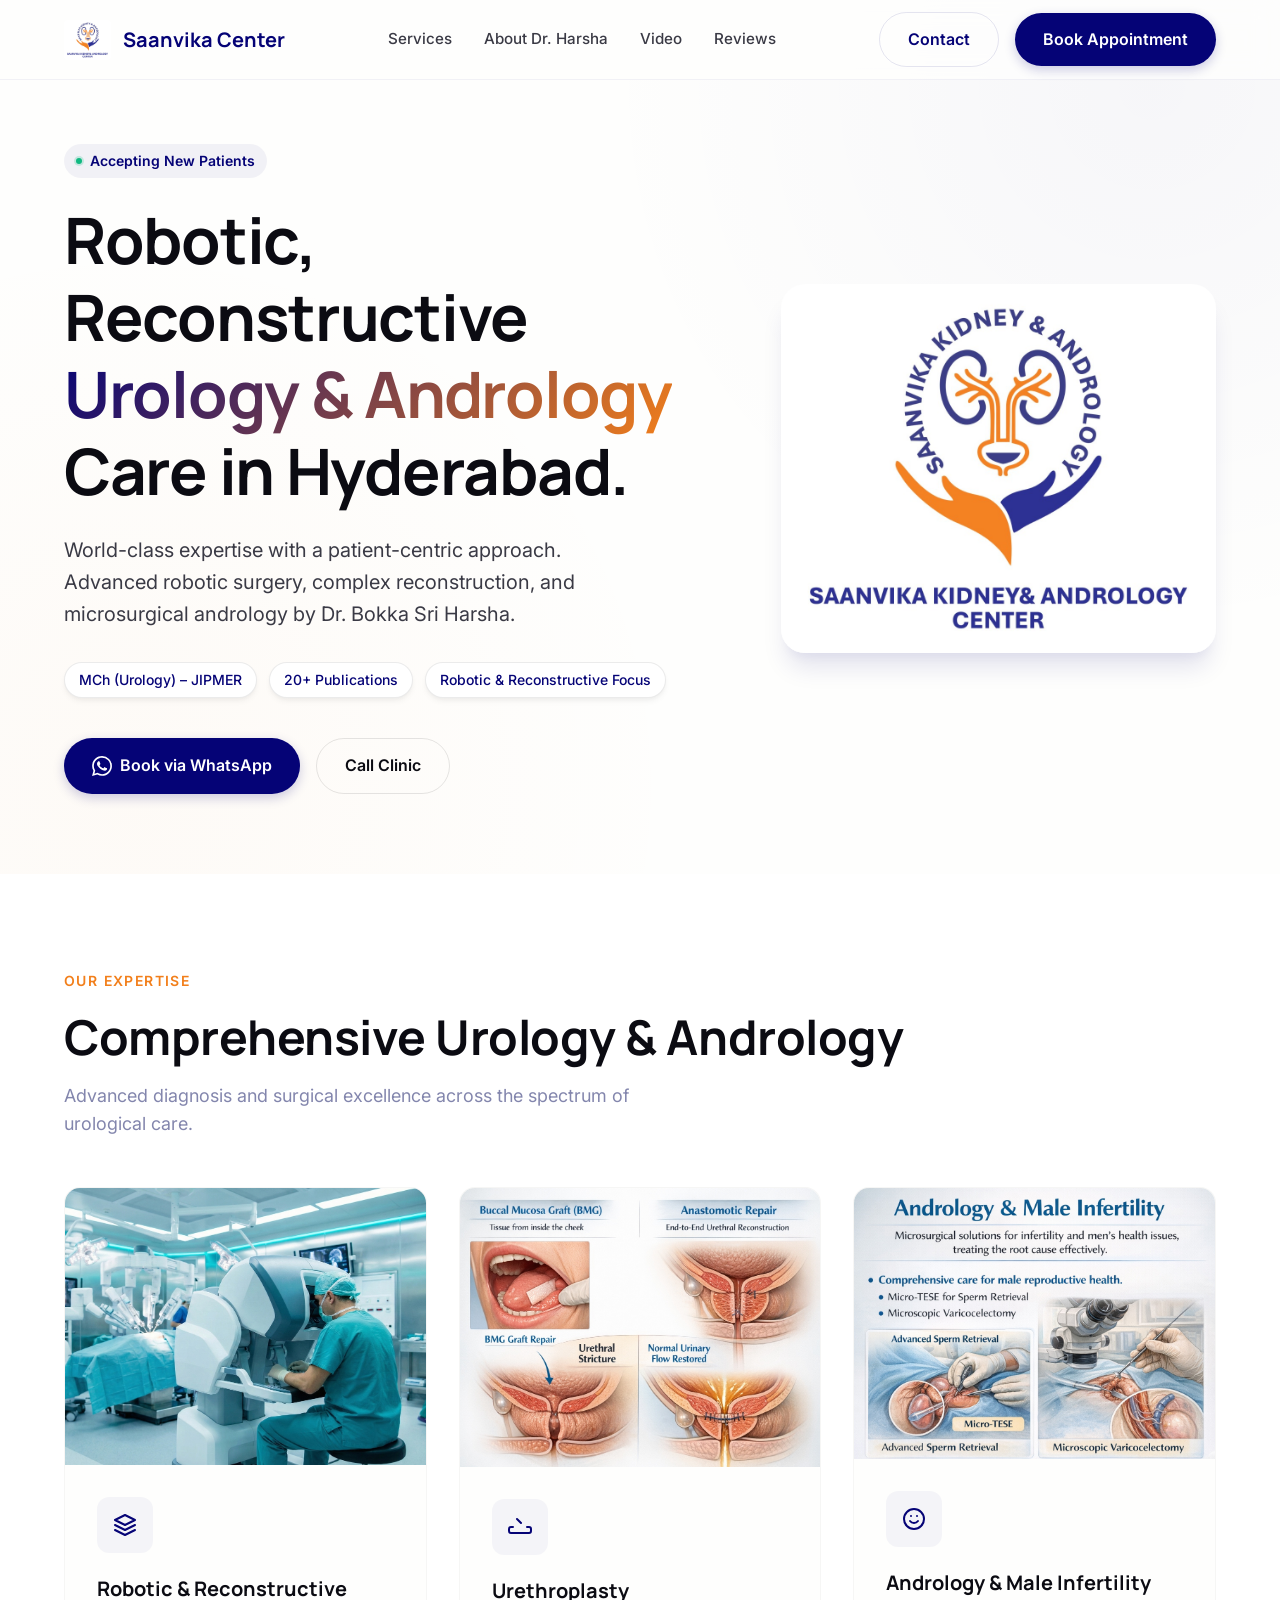
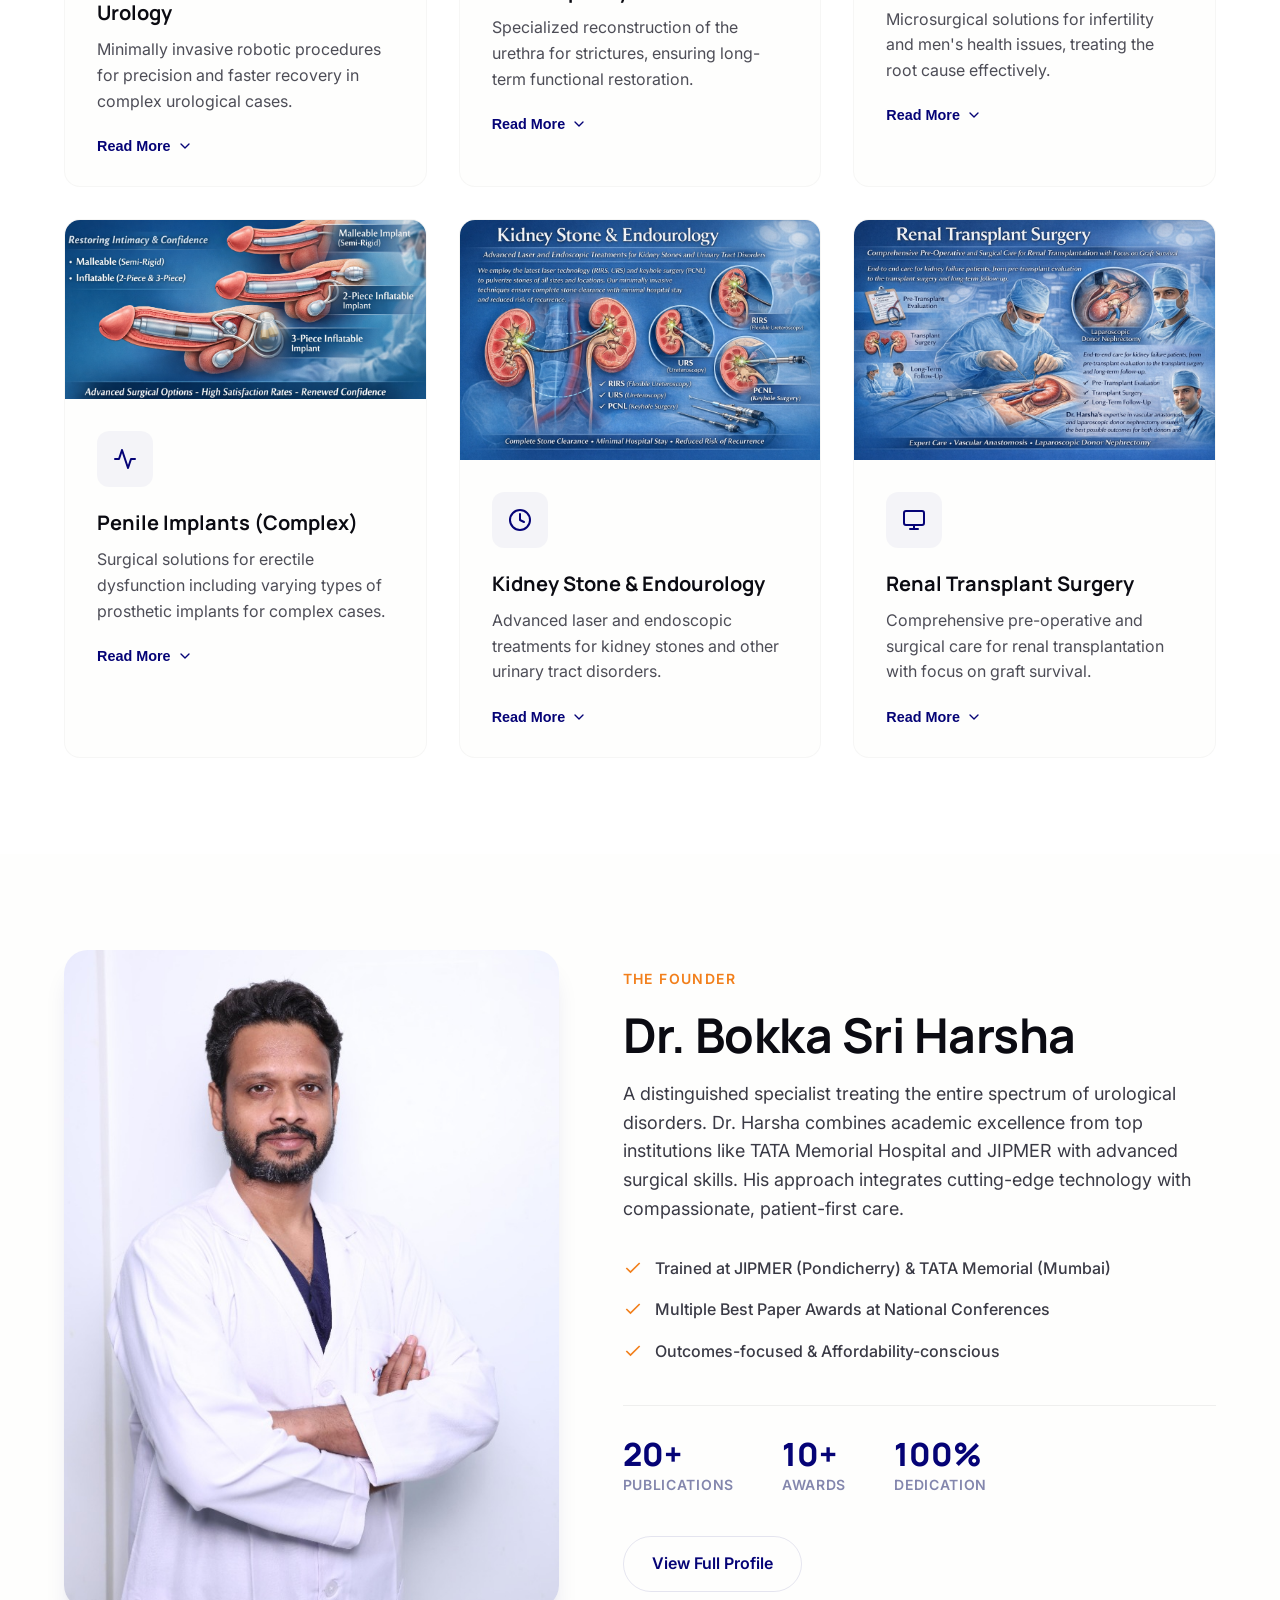
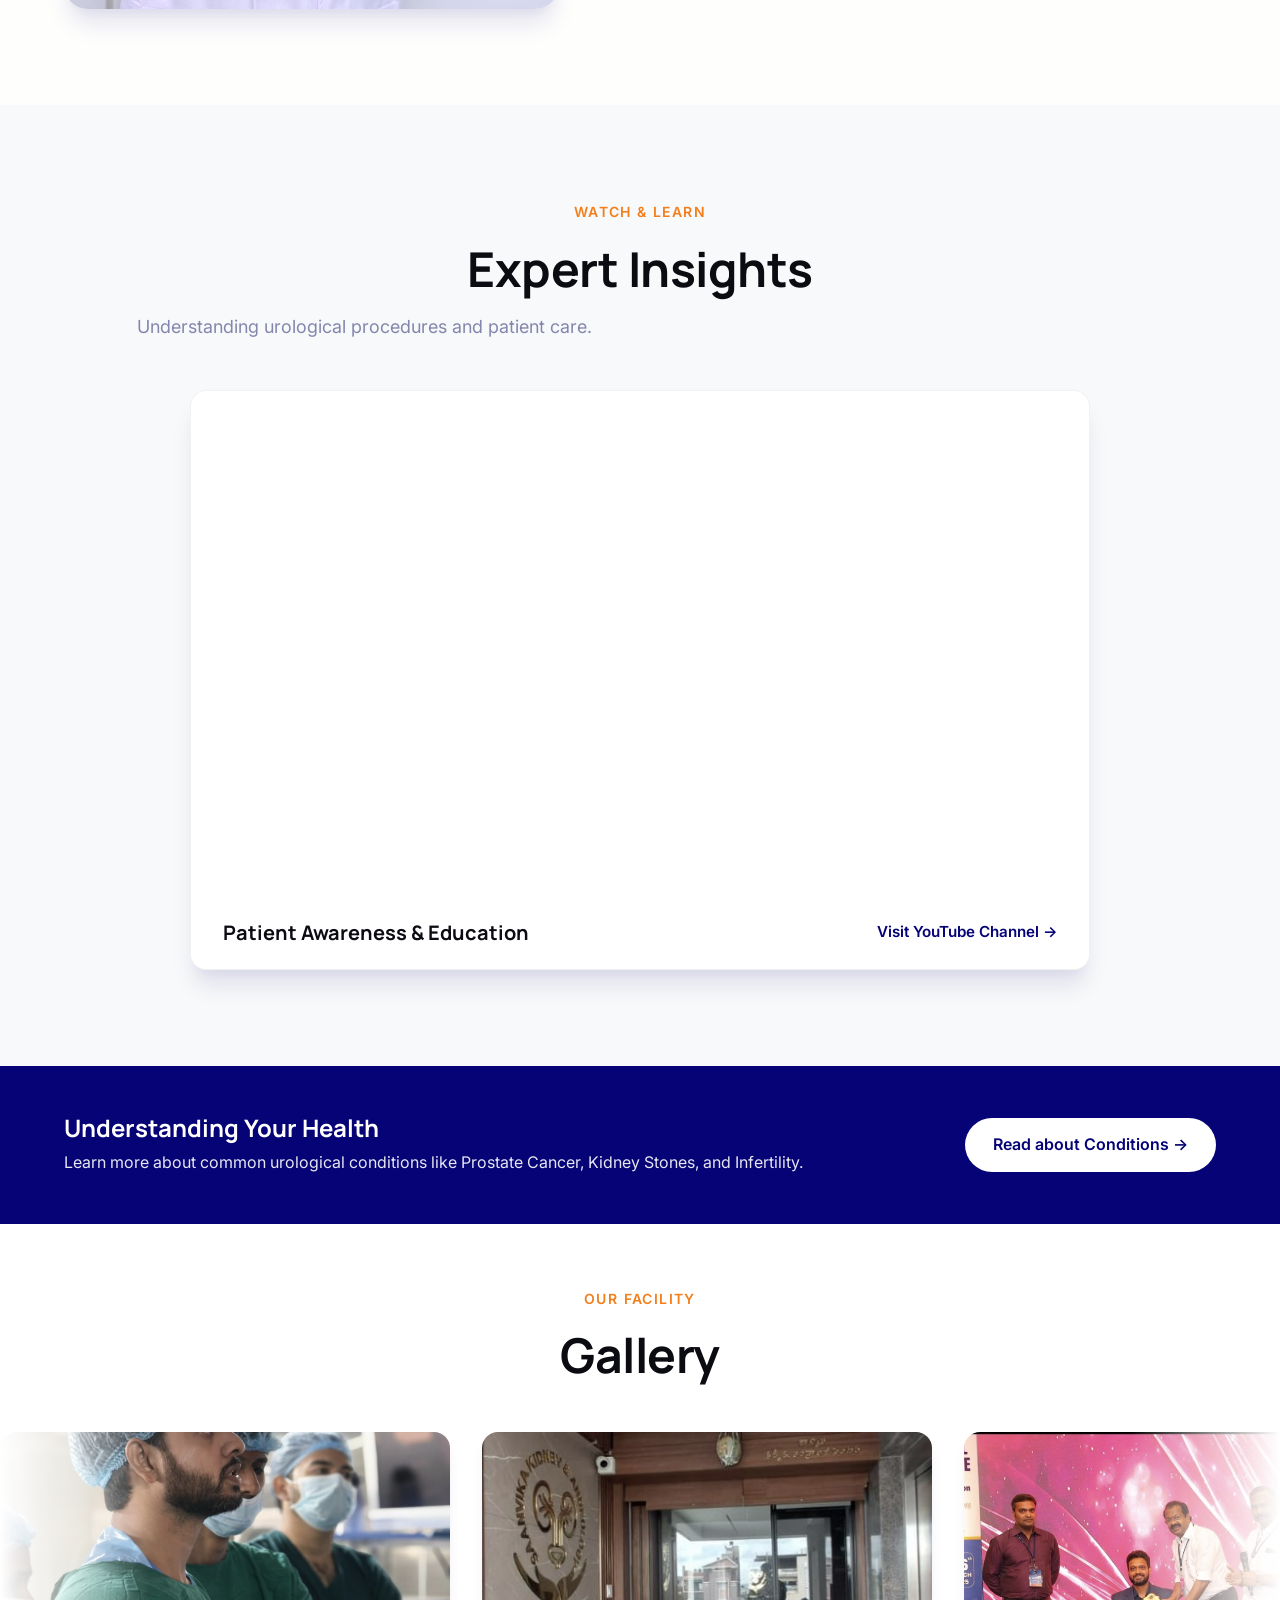
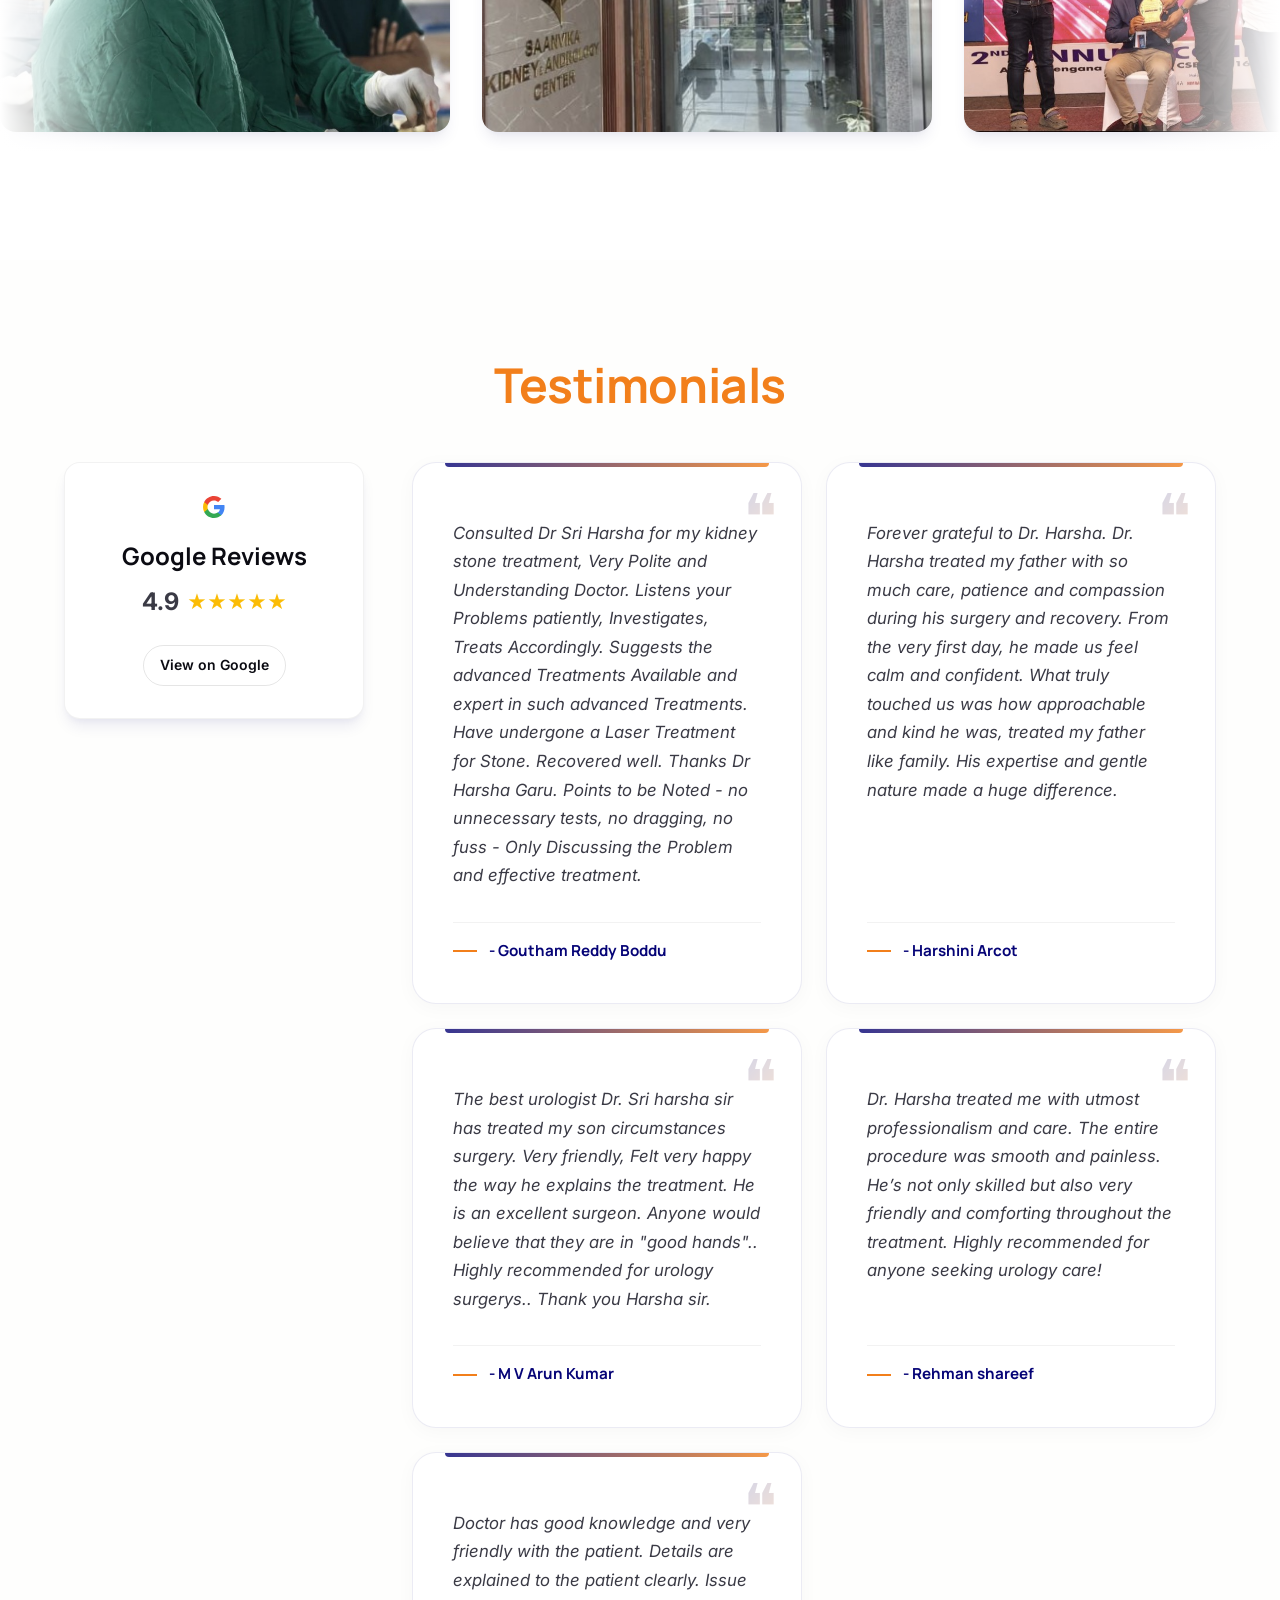
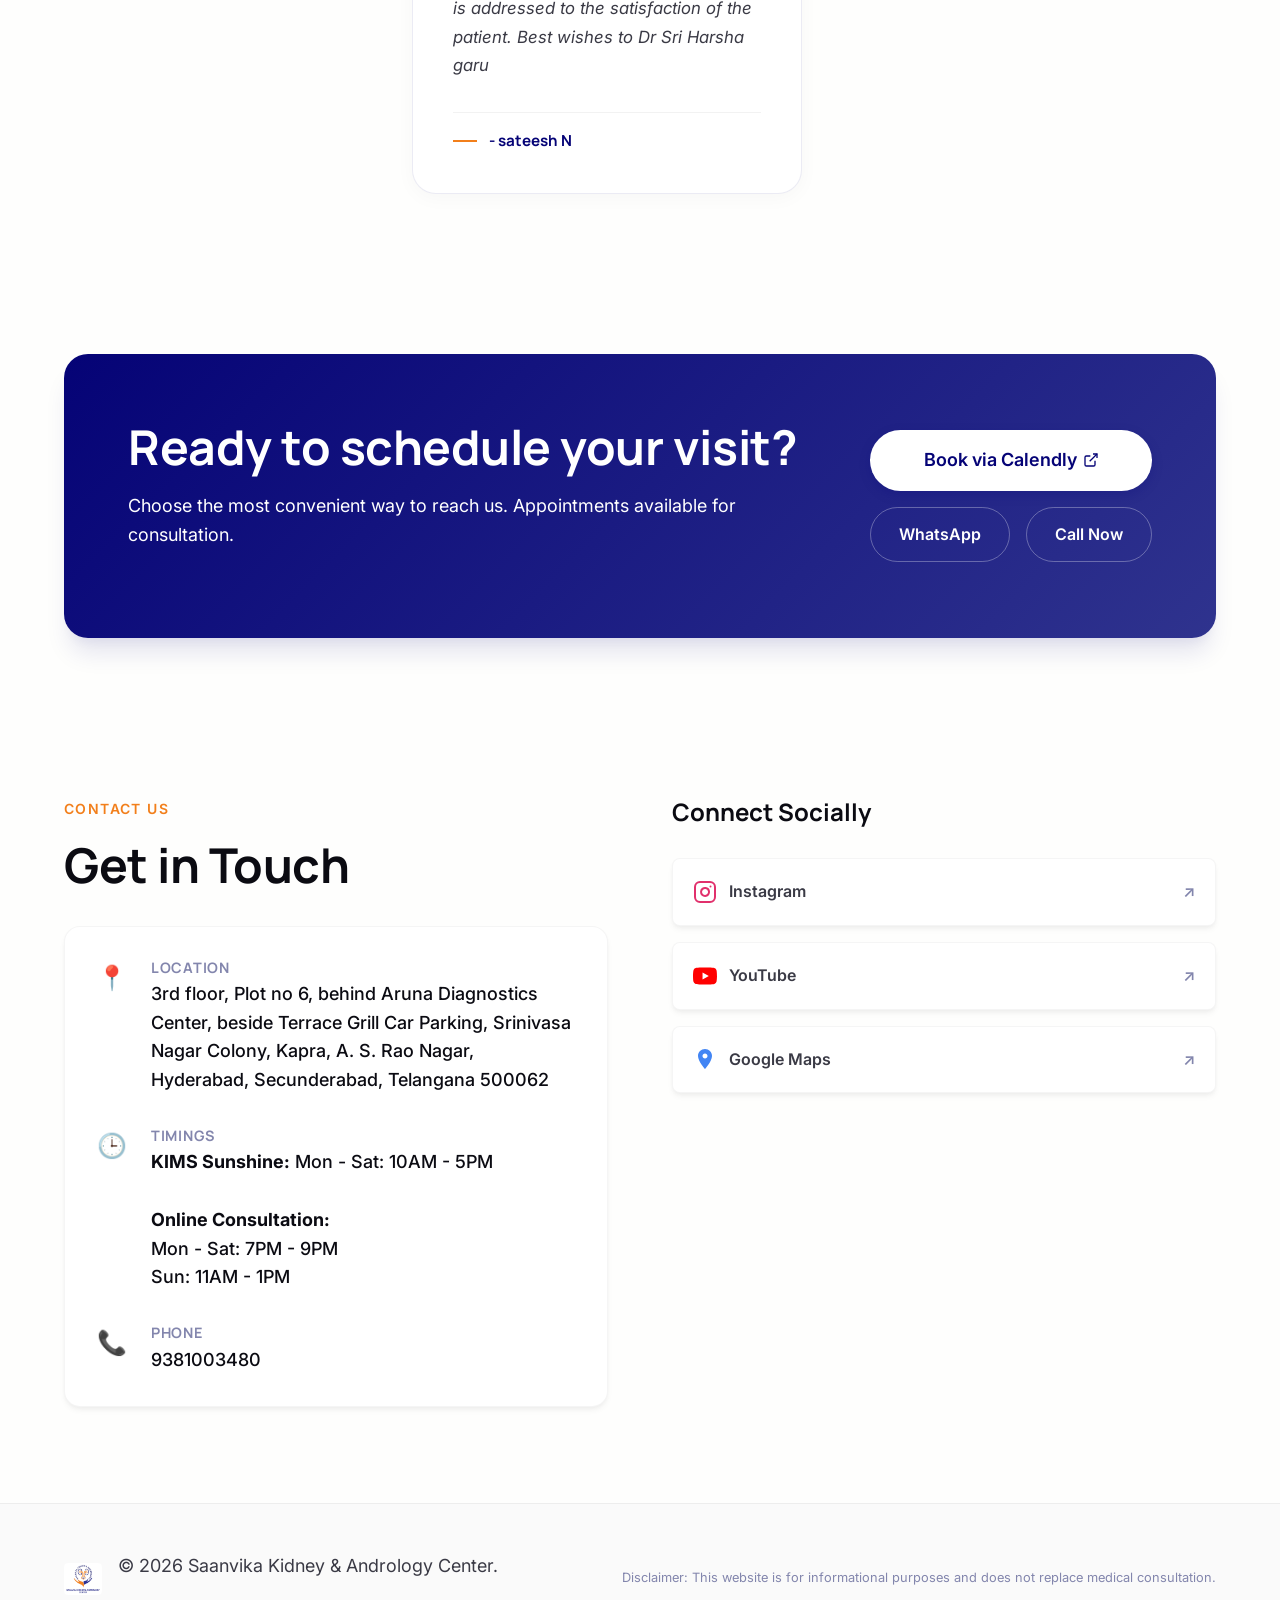
==== index.html @ d1176a3e "Update index.html" ====
<!DOCTYPE html>
<html lang="en">

<head>
    <meta charset="UTF-8">
    <meta name="viewport" content="width=device-width, initial-scale=1.0">
    <meta name="description"
        content="Saanvika Kidney & Andrology Center - Robotic, Reconstructive Urology & Andrology Care in Hyderabad using advanced techniques with patient-centric care.">
    <title>Saanvika Kidney & Andrology Center | Advanced Urology Care</title>

    <!-- Google Fonts -->
    <link rel="preconnect" href="https://fonts.googleapis.com">
    <link rel="preconnect" href="https://fonts.gstatic.com" crossorigin>
    <link
        href="https://fonts.googleapis.com/css2?family=Inter:wght@400;500;600&family=Manrope:wght@500;600;700;800&display=swap"
        rel="stylesheet">

    <!-- CSS -->
    <link rel="stylesheet" href="styles.css">

    <!-- Favicon (using logo if possible, generic fallback) -->
    <link rel="icon" type="image/jpg" href="assets/logo.jpg">
</head>

<body>

    <!-- Navigation -->
    <nav class="navbar" id="navbar">
        <div class="container nav-container">
            <a href="#" class="nav-logo" aria-label="Saanvika Kidney Center Home">
                <img src="assets/logo.jpg" alt="Saanvika Kidney & Andrology Center Logo">
                <span class="logo-text">Saanvika Center</span>
            </a>

            <div class="nav-links desktop-only">
                <a href="#services" class="nav-link">Services</a>
                <a href="#about" class="nav-link">About Dr. Harsha</a>
                <a href="#video" class="nav-link">Video</a>
                <a href="#reviews" class="nav-link">Reviews</a>
            </div>

            <div class="nav-actions desktop-only">
                <a href="#contact" class="btn btn-secondary">Contact</a>
                <a href="#booking" class="btn btn-primary" id="nav-book-btn">Book Appointment</a>
            </div>

            <button class="menu-toggle mobile-only" aria-label="Toggle menu" id="menu-toggle">
                <svg width="24" height="24" viewBox="0 0 24 24" fill="none" stroke="currentColor" stroke-width="2"
                    stroke-linecap="round" stroke-linejoin="round">
                    <line x1="3" y1="12" x2="21" y2="12"></line>
                    <line x1="3" y1="6" x2="21" y2="6"></line>
                    <line x1="3" y1="18" x2="21" y2="18"></line>
                </svg>
            </button>
        </div>

        <!-- Mobile Menu Drawer -->
        <div class="mobile-menu" id="mobile-menu">
            <div class="mobile-menu-content">
                <a href="#services" class="mobile-link">Services</a>
                <a href="#about" class="mobile-link">About Dr. Harsha</a>
                <a href="#video" class="mobile-link">Video</a>
                <a href="#reviews" class="mobile-link">Reviews</a>
                <a href="#booking" class="mobile-link highlight">Book Appointment</a>
                <a href="#contact" class="mobile-link">Contact Us</a>
            </div>
        </div>
    </nav>

    <main>
        <!-- Hero Section -->
        <section class="hero-section" id="hero">
            <div class="container hero-container">
                <div class="hero-content reveal-left">
                    <div class="trust-badge">
                        <span class="dot"></span> Accepting New Patients
                    </div>
                    <h1>Robotic, Reconstructive <span class="text-gradient">Urology & Andrology</span> Care in
                        Hyderabad.</h1>
                    <p class="hero-subtext">World-class expertise with a patient-centric approach. Advanced robotic
                        surgery, complex reconstruction, and microsurgical andrology by Dr. Bokka Sri Harsha.</p>

                    <div class="hero-chips">
                        <div class="chip">MCh (Urology) – JIPMER</div>
                        <div class="chip">20+ Publications</div>
                        <div class="chip">Robotic & Reconstructive Focus</div>
                    </div>

                    <div class="hero-actions">
                        <a href="#" class="btn btn-primary whatsapp-link-action">
                            <svg width="20" height="20" viewBox="0 0 24 24" fill="currentColor"
                                style="margin-right: 8px;">
                                <path
                                    d="M17.472 14.382c-.297-.149-1.758-.867-2.03-.967-.273-.099-.471-.148-.67.15-.197.297-.767.966-.94 1.164-.173.199-.347.223-.644.075-.297-.15-1.255-.463-2.39-1.475-.883-.788-1.48-1.761-1.653-2.059-.173-.297-.018-.458.13-.606.134-.133.298-.347.446-.52.149-.174.198-.298.298-.497.099-.198.05-.371-.025-.52-.075-.149-.669-1.612-.916-2.207-.242-.579-.487-.5-.669-.51-.173-.008-.371-.01-.57-.01-.198 0-.52.074-.792.372-.272.297-1.04 1.016-1.04 2.479 0 1.462 1.065 2.875 1.213 3.074.149.198 2.096 3.2 5.077 4.487.709.306 1.262.489 1.694.625.712.227 1.36.195 1.871.118.571-.085 1.758-.719 2.006-1.413.248-.694.248-1.289.173-1.413-.074-.124-.272-.198-.57-.347m-5.421 7.403h-.004a9.87 9.87 0 01-5.031-1.378l-.361-.214-3.741.982.998-3.648-.235-.374a9.86 9.86 0 01-1.51-5.26c.001-5.45 4.436-9.884 9.888-9.884 2.64 0 5.122 1.03 6.988 2.898a9.825 9.825 0 012.893 6.994c-.003 5.45-4.437 9.884-9.885 9.884m8.413-18.297A11.815 11.815 0 0012.05 0C5.495 0 .16 5.335.157 11.892c0 2.096.547 4.142 1.588 5.945L.057 24l6.305-1.654a11.882 11.882 0 005.683 1.448h.005c6.554 0 11.89-5.335 11.893-11.893a11.821 11.821 0 00-3.48-8.413z" />
                            </svg>
                            Book via WhatsApp
                        </a>
                        <a href="#" class="btn btn-outline call-link-action">Call Clinic</a>
                    </div>
                </div>

                <div class="hero-image reveal-right">
                    <img src="assets/logo.jpg" alt="Saanvika Kidney & Andrology Center Logo"
                        style="max-width: 450px; width: 100%; border-radius: var(--radius-lg); box-shadow: var(--shadow-lg);">
                </div>
            </div>
        </section>

        <!-- Services Section -->
        <section class="services-section" id="services">
            <div class="container">
                <div class="section-header reveal-up">
                    <span class="overline">Our Expertise</span>
                    <h2>Comprehensive Urology & Andrology</h2>
                    <p class="section-subtitle">Advanced diagnosis and surgical excellence across the spectrum of
                        urological care.</p>
                </div>

                <div class="grid-layout">
                    <!-- Service Card 1 -->
                    <div class="service-card reveal-up" style="padding: 0; overflow: hidden;">
                        <img src="assets/robotic-urology.jpg" alt="Robotic Surgery"
                            style="width: 100%; height: auto; object-fit: contain;">
                        <div style="padding: 2rem;">
                            <div class="icon-box">
                                <svg width="24" height="24" viewBox="0 0 24 24" fill="none" class="service-icon">
                                    <path d="M12 2L2 7l10 5 10-5-10-5zM2 17l10 5 10-5M2 12l10 5 10-5"
                                        stroke="currentColor" stroke-width="2" stroke-linecap="round"
                                        stroke-linejoin="round" />
                                </svg>
                            </div>
                            <h3>Robotic & Reconstructive Urology</h3>
                            <p>Minimally invasive robotic procedures for precision and faster recovery in complex
                                urological
                                cases.</p>
                            <div class="service-details">
                                <p>Utilizing state-of-the-art robotic systems, we perform complex urological surgeries
                                    with
                                    unmatched precision. This minimally invasive approach results in significantly less
                                    pain, minimal blood loss, and a quicker return to normal activities. Ideal for
                                    prostate
                                    cancer, kidney tumors, and complex reconstructive surgeries.</p>
                            </div>
                            <button class="service-toggle-btn">
                                Read More
                                <svg class="toggle-icon" width="16" height="16" viewBox="0 0 24 24" fill="none"
                                    stroke="currentColor" stroke-width="2" stroke-linecap="round"
                                    stroke-linejoin="round">
                                    <polyline points="6 9 12 15 18 9"></polyline>
                                </svg>
                            </button>
                        </div>
                    </div>

                    <!-- Service Card 2 -->
                    <div class="service-card reveal-up" style="padding: 0; overflow: hidden; transition-delay: 0.1s;">
                        <img src="assets/urethroplasty.jpg" alt="Urethroplasty Surgery"
                            style="width: 100%; height: auto; object-fit: contain;">
                        <div style="padding: 2rem;">
                            <div class="icon-box">
                                <svg width="24" height="24" viewBox="0 0 24 24" fill="none" class="service-icon">
                                    <path
                                        d="M19 12h2a2 2 0 0 1 2 2v2a2 2 0 0 1-2 2H3a2 2 0 0 1-2-2v-2a2 2 0 0 1 2-2h2m4-8l2.5 2.5L13 8"
                                        stroke="currentColor" stroke-width="2" stroke-linecap="round"
                                        stroke-linejoin="round" />
                                </svg>
                            </div>
                            <h3>Urethroplasty</h3>
                            <p>Specialized reconstruction of the urethra for strictures, ensuring long-term functional
                                restoration.</p>
                            <div class="service-details">
                                <p>We specialize in varying techniques of urethroplasty, including Buccal Mucosa Graft
                                    (BMG)
                                    and anastomotic repair. This definitive treatment for urethral stricture disease
                                    restores normal urinary flow and improves quality of life, offering superior
                                    long-term
                                    results compared to repeated endoscopic cuts.</p>
                            </div>
                            <button class="service-toggle-btn">
                                Read More
                                <svg class="toggle-icon" width="16" height="16" viewBox="0 0 24 24" fill="none"
                                    stroke="currentColor" stroke-width="2" stroke-linecap="round"
                                    stroke-linejoin="round">
                                    <polyline points="6 9 12 15 18 9"></polyline>
                                </svg>
                            </button>
                        </div>
                    </div>

                    <!-- Service Card 3 -->
                    <div class="service-card reveal-up" style="padding: 0; overflow: hidden; transition-delay: 0.2s;">
                        <img src="assets/andrology.jpg" alt="Andrology & Male Infertility"
                            style="width: 100%; height: auto; object-fit: contain;">
                        <div style="padding: 2rem;">
                            <div class="icon-box">
                                <svg width="24" height="24" viewBox="0 0 24 24" fill="none" class="service-icon">
                                    <circle cx="12" cy="12" r="10" stroke="currentColor" stroke-width="2" />
                                    <path d="M8 14s1.5 2 4 2 4-2 4-2" stroke="currentColor" stroke-width="2"
                                        stroke-linecap="round" stroke-linejoin="round" />
                                    <line x1="9" y1="9" x2="9.01" y2="9" stroke="currentColor" stroke-width="2"
                                        stroke-linecap="round" stroke-linejoin="round" />
                                    <line x1="15" y1="9" x2="15.01" y2="9" stroke="currentColor" stroke-width="2"
                                        stroke-linecap="round" stroke-linejoin="round" />
                                </svg>
                            </div>
                            <h3>Andrology & Male Infertility</h3>
                            <p>Microsurgical solutions for infertility and men's health issues, treating the root cause
                                effectively.</p>
                            <div class="service-details">
                                <p>Comprehensive care for male reproductive health. We offer advanced microsurgical
                                    procedures like Micro-TESE for sperm retrieval and microscopic varicocelectomy. Our
                                    holistic approach addresses hormonal imbalances, sexual dysfunction, and lifestyle
                                    factors to treat the root cause of infertility.</p>
                            </div>
                            <button class="service-toggle-btn">
                                Read More
                                <svg class="toggle-icon" width="16" height="16" viewBox="0 0 24 24" fill="none"
                                    stroke="currentColor" stroke-width="2" stroke-linecap="round"
                                    stroke-linejoin="round">
                                    <polyline points="6 9 12 15 18 9"></polyline>
                                </svg>
                            </button>
                        </div>
                    </div>

                    <!-- Service Card 4 -->
                    <div class="service-card reveal-up" style="padding: 0; overflow: hidden;">
                        <img src="assets/penile-implants.png" alt="Penile Implants"
                            style="width: 100%; height: auto; object-fit: contain;">
                        <div style="padding: 2rem;">
                            <div class="icon-box">
                                <svg width="24" height="24" viewBox="0 0 24 24" fill="none" class="service-icon">
                                    <path d="M22 12h-4l-3 9L9 3l-3 9H2" stroke="currentColor" stroke-width="2"
                                        stroke-linecap="round" stroke-linejoin="round" />
                                </svg>
                            </div>
                            <h3>Penile Implants (Complex)</h3>
                            <p>Surgical solutions for erectile dysfunction including varying types of prosthetic
                                implants
                                for complex cases.</p>
                            <div class="service-details">
                                <p>For patients with severe erectile dysfunction unresponsive to medication, we offer
                                    surgical implant solutions. We specialize in both malleable (semi-rigid) and
                                    inflatable
                                    (2-piece and 3-piece) penile prostheses, restoring intimacy and confidence with high
                                    satisfaction rates.</p>
                            </div>
                            <button class="service-toggle-btn">
                                Read More
                                <svg class="toggle-icon" width="16" height="16" viewBox="0 0 24 24" fill="none"
                                    stroke="currentColor" stroke-width="2" stroke-linecap="round"
                                    stroke-linejoin="round">
                                    <polyline points="6 9 12 15 18 9"></polyline>
                                </svg>
                            </button>
                        </div>
                    </div>

                    <!-- Service Card 5 -->
                    <div class="service-card reveal-up" style="padding: 0; overflow: hidden; transition-delay: 0.1s;">
                        <img src="assets/kidney-stone.jpg" alt="Kidney Stone & Endourology"
                            style="width: 100%; height: auto; object-fit: contain;">
                        <div style="padding: 2rem;">
                            <div class="icon-box">
                                <svg width="24" height="24" viewBox="0 0 24 24" fill="none" class="service-icon">
                                    <circle cx="12" cy="12" r="10" stroke="currentColor" stroke-width="2" />
                                    <path d="M12 6v6l4 2" stroke="currentColor" stroke-width="2" stroke-linecap="round"
                                        stroke-linejoin="round" />
                                </svg>
                            </div>
                            <h3>Kidney Stone & Endourology</h3>
                            <p>Advanced laser and endoscopic treatments for kidney stones and other urinary tract
                                disorders.</p>
                            <div class="service-details">
                                <p>We employ the latest laser technology (RIRS, URS) and keyhole surgery (PCNL) to
                                    pulverize
                                    stones of all sizes and locations. Our minimally invasive techniques ensure complete
                                    stone clearance with minimal hospital stay and reduced risk of recurrence.</p>
                            </div>
                            <button class="service-toggle-btn">
                                Read More
                                <svg class="toggle-icon" width="16" height="16" viewBox="0 0 24 24" fill="none"
                                    stroke="currentColor" stroke-width="2" stroke-linecap="round"
                                    stroke-linejoin="round">
                                    <polyline points="6 9 12 15 18 9"></polyline>
                                </svg>
                            </button>
                        </div>
                    </div>

                    <!-- Service Card 6 -->
                    <div class="service-card reveal-up" style="padding: 0; overflow: hidden; transition-delay: 0.2s;">
                        <img src="assets/renal-transplant.jpg" alt="Renal Transplant Surgery"
                            style="width: 100%; height: auto; object-fit: contain;">
                        <div style="padding: 2rem;">
                            <div class="icon-box">
                                <svg width="24" height="24" viewBox="0 0 24 24" fill="none" class="service-icon">
                                    <rect x="2" y="3" width="20" height="14" rx="2" ry="2" stroke="currentColor"
                                        stroke-width="2" />
                                    <line x1="8" y1="21" x2="16" y2="21" stroke="currentColor" stroke-width="2"
                                        stroke-linecap="round" stroke-linejoin="round" />
                                    <line x1="12" y1="17" x2="12" y2="21" stroke="currentColor" stroke-width="2"
                                        stroke-linecap="round" stroke-linejoin="round" />
                                </svg>
                            </div>
                            <h3>Renal Transplant Surgery</h3>
                            <p>Comprehensive pre-operative and surgical care for renal transplantation with focus on
                                graft
                                survival.</p>
                            <div class="service-details">
                                <p>End-to-end care for kidney failure patients, from pre-transplant evaluation to the
                                    transplant surgery and long-term follow-up. Dr. Harsha’s expertise in vascular
                                    anastomosis and laparoscopic donor nephrectomy ensures the best possible outcomes
                                    for
                                    both donors and recipients.</p>
                            </div>
                            <button class="service-toggle-btn">
                                Read More
                                <svg class="toggle-icon" width="16" height="16" viewBox="0 0 24 24" fill="none"
                                    stroke="currentColor" stroke-width="2" stroke-linecap="round"
                                    stroke-linejoin="round">
                                    <polyline points="6 9 12 15 18 9"></polyline>
                                </svg>
                            </button>
                        </div>
                    </div>
                </div>
            </div>
        </section>

        <!-- About Dr Section -->
        <section class="about-section" id="about">
            <div class="container about-container">
                <div class="about-image reveal-left">
                    <div class="image-wrapper">
                        <img src="assets/doctor_new.jpg" alt="Dr Bokka Sri Harsha" loading="lazy">
                        <div class="img-overlay"></div>
                    </div>
                </div>
                <div class="about-content reveal-right">
                    <span class="overline">The Founder</span>
                    <h2>Dr. Bokka Sri Harsha</h2>
                    <p class="bio-text">
                        A distinguished specialist treating the entire spectrum of urological disorders. Dr. Harsha
                        combines academic excellence from top institutions like TATA Memorial Hospital and JIPMER with
                        advanced surgical skills. His approach integrates cutting-edge technology with compassionate,
                        patient-first care.
                    </p>

                    <ul class="highlights-list">
                        <li>
                            <svg class="check-icon" width="20" height="20" viewBox="0 0 24 24" fill="none"
                                stroke="currentColor" stroke-width="2">
                                <polyline points="20 6 9 17 4 12"></polyline>
                            </svg>
                            <span>Trained at JIPMER (Pondicherry) & TATA Memorial (Mumbai)</span>
                        </li>
                        <li>
                            <svg class="check-icon" width="20" height="20" viewBox="0 0 24 24" fill="none"
                                stroke="currentColor" stroke-width="2">
                                <polyline points="20 6 9 17 4 12"></polyline>
                            </svg>
                            <span>Multiple Best Paper Awards at National Conferences</span>
                        </li>
                        <li>
                            <svg class="check-icon" width="20" height="20" viewBox="0 0 24 24" fill="none"
                                stroke="currentColor" stroke-width="2">
                                <polyline points="20 6 9 17 4 12"></polyline>
                            </svg>
                            <span>Outcomes-focused & Affordability-conscious</span>
                        </li>
                    </ul>

                    <div class="stats-row">
                        <div class="stat-item">
                            <span class="stat-num">20+</span>
                            <span class="stat-label">Publications</span>
                        </div>
                        <div class="stat-item">
                            <span class="stat-num">10+</span>
                            <span class="stat-label">Awards</span>
                        </div>
                        <div class="stat-item">
                            <span class="stat-num">100%</span>
                            <span class="stat-label">Dedication</span>
                        </div>
                    </div>
                    <div style="margin-top: 2.5rem;">
                        <a href="founder.html" class="btn btn-secondary">
                            View Full Profile
                        </a>
                    </div>
                </div>
            </div>
        </section>

        <!-- Video Section -->
        <section class="video-section" id="video">
            <div class="container">
                <div class="section-header center-text reveal-up">
                    <span class="overline">Watch & Learn</span>
                    <h2>Expert Insights</h2>
                    <p class="section-subtitle">Understanding urological procedures and patient care.</p>
                </div>

                <div class="video-card reveal-up">
                    <div class="video-wrapper">
                        <iframe width="560" height="315"
                            src="https://www.youtube.com/embed/qMkQhU4mYbQ?si=OvD_4awZYw4WNikL"
                            title="YouTube video player" frameborder="0"
                            allow="accelerometer; autoplay; clipboard-write; encrypted-media; gyroscope; picture-in-picture; web-share"
                            referrerpolicy="strict-origin-when-cross-origin" allowfullscreen loading="lazy"></iframe>
                    </div>
                    <div class="video-info">
                        <h3>Patient Awareness & Education</h3>
                        <a href="https://youtube.com/@saanvikakidneyandrologycare?si=dLr066crHcfRao8a" target="_blank"
                            class="text-link">Visit YouTube Channel &rarr;</a>
                    </div>
                </div>
            </div>
        </section>

        <!-- Learn More Banner -->
        <section class="banner-section" style="padding: 3rem 0; background: var(--color-primary); color: #fff;">
            <div class="container"
                style="display: flex; justify-content: space-between; align-items: center; flex-wrap: wrap; gap: 1.5rem;">
                <div>
                    <h3 style="margin: 0; font-size: 1.5rem; color: #fff;">Understanding Your Health</h3>
                    <p style="margin: 0.5rem 0 0 0; opacity: 0.9; font-size: 1rem;">Learn more about common urological
                        conditions like Prostate Cancer, Kidney Stones, and Infertility.</p>
                </div>
                <a href="conditions.html" class="btn" style="background: #fff; color: var(--color-primary);">Read about
                    Conditions &rarr;</a>
            </div>
        </section>

        <!-- Gallery Section -->
        <section class="gallery-section" id="gallery">
            <div class="container section-header center-text reveal-up">
                <span class="overline">Our Facility</span>
                <h2>Gallery</h2>
            </div>

            <div class="gallery-track-container">
                <div class="gallery-track">
                    <!-- Original Set -->
                    <div class="gallery-item" data-index="0">
                        <img src="assets/gallery-1.jpg" alt="Clinic Gallery 1" loading="lazy">
                    </div>
                    <div class="gallery-item" data-index="1">
                        <img src="assets/gallery-2.jpg" alt="Clinic Gallery 2" loading="lazy">
                    </div>
                    <div class="gallery-item" data-index="2">
                        <img src="assets/gallery-3.jpg" alt="Clinic Gallery 3" loading="lazy">
                    </div>
                    <div class="gallery-item" data-index="3">
                        <img src="assets/gallery-4.jpg" alt="Clinic Gallery 4" loading="lazy">
                    </div>
                    <div class="gallery-item" data-index="4">
                        <img src="assets/gallery-5.jpg" alt="Clinic Gallery 5" loading="lazy">
                    </div>

                    <!-- Duplicate Set for Seamless Loop -->
                    <div class="gallery-item" data-index="0">
                        <img src="assets/gallery-1.jpg" alt="Clinic Gallery 1" loading="lazy">
                    </div>
                    <div class="gallery-item" data-index="1">
                        <img src="assets/gallery-2.jpg" alt="Clinic Gallery 2" loading="lazy">
                    </div>
                    <div class="gallery-item" data-index="2">
                        <img src="assets/gallery-3.jpg" alt="Clinic Gallery 3" loading="lazy">
                    </div>
                    <div class="gallery-item" data-index="3">
                        <img src="assets/gallery-4.jpg" alt="Clinic Gallery 4" loading="lazy">
                    </div>
                    <div class="gallery-item" data-index="4">
                        <img src="assets/gallery-5.jpg" alt="Clinic Gallery 5" loading="lazy">
                    </div>
                </div>
            </div>
        </section>

        <!-- Lightbox Overlay -->
        <div class="lightbox" id="lightbox">
            <button class="lightbox-close">&times;</button>
            <button class="lightbox-nav lightbox-prev">&#10094;</button>
            <img src="" alt="Full View" class="lightbox-content" id="lightbox-img">
            <button class="lightbox-nav lightbox-next">&#10095;</button>
        </div>

        <!-- Reviews Section -->
        <section class="reviews-section" id="reviews">
            <div class="container">
                <div class="section-header center-text reveal-up">
                    <h2 style="margin-bottom: 3rem; color: var(--color-accent);">Testimonials</h2>
                </div>
                <div class="reviews-wrapper reveal-up">
                    <div class="google-badge">
                        <div class="g-logo">
                            <svg viewBox="0 0 24 24" width="24" height="24">
                                <path
                                    d="M22.56 12.25c0-.78-.07-1.53-.2-2.25H12v4.26h5.92c-.26 1.37-1.04 2.53-2.21 3.31v2.77h3.57c2.08-1.92 3.28-4.74 3.28-8.09z"
                                    fill="#4285F4" />
                                <path
                                    d="M12 23c2.97 0 5.46-.98 7.28-2.66l-3.57-2.77c-.98.66-2.23 1.06-3.71 1.06-2.86 0-5.29-1.93-6.16-4.53H2.18v2.84C3.99 20.53 7.7 23 12 23z"
                                    fill="#34A853" />
                                <path
                                    d="M5.84 14.09c-.22-.66-.35-1.36-.35-2.09s.13-1.43.35-2.09V7.07H2.18C1.43 8.55 1 10.22 1 12s.43 3.45 1.18 4.93l2.85-2.22.81-.62z"
                                    fill="#FBBC05" />
                                <path
                                    d="M12 5.38c1.62 0 3.06.56 4.21 1.64l3.15-3.15C17.45 2.09 14.97 1 12 1 7.7 1 3.99 3.47 2.18 7.07l3.66 2.84c.87-2.6 3.3-4.53 6.16-4.53z"
                                    fill="#EA4335" />
                            </svg>
                        </div>
                        <h3>Google Reviews</h3>
                        <p class="rating-text">4.9 <span class="stars">★★★★★</span></p>
                        <a href="#" class="btn btn-sm btn-outline google-review-link">View on Google</a>
                    </div>
                    <!-- Testimonial placeholder - To be filled by JS if needed, but hardcoded here for layout -->
                    <div class="testimonials-grid">
                        <div class="testimonial-card">
                            <div class="quote-icon">❝</div>
                            <p class="t-text">Consulted Dr Sri Harsha for my kidney stone treatment, Very Polite and
                                Understanding Doctor. Listens your Problems patiently, Investigates, Treats Accordingly.
                                Suggests the advanced Treatments Available and expert in such advanced Treatments. Have
                                undergone a Laser Treatment for Stone. Recovered well. Thanks Dr Harsha Garu. Points to
                                be Noted - no unnecessary tests, no dragging, no fuss - Only Discussing the Problem and
                                effective treatment.</p>
                            <span class="t-author">- Goutham Reddy Boddu</span>
                        </div>
                        <div class="testimonial-card">
                            <div class="quote-icon">❝</div>
                            <p class="t-text">Forever grateful to Dr. Harsha. Dr. Harsha treated my father with so much
                                care, patience and compassion during his surgery and recovery. From the very first day,
                                he made us feel calm and confident. What truly touched us was how approachable and kind
                                he was, treated my father like family. His expertise and gentle nature made a huge
                                difference.</p>
                            <span class="t-author">- Harshini Arcot</span>
                        </div>
                        <div class="testimonial-card">
                            <div class="quote-icon">❝</div>
                            <p class="t-text">The best urologist Dr. Sri harsha sir has treated my son circumstances
                                surgery. Very friendly, Felt very happy the way he explains the treatment. He is an
                                excellent surgeon. Anyone would believe that they are in "good hands".. Highly
                                recommended for urology surgerys.. Thank you Harsha sir.</p>
                            <span class="t-author">- M V Arun Kumar</span>
                        </div>
                        <div class="testimonial-card">
                            <div class="quote-icon">❝</div>
                            <p class="t-text">Dr. Harsha treated me with utmost professionalism and care. The entire
                                procedure was smooth and painless. He’s not only skilled but also very friendly and
                                comforting throughout the treatment. Highly recommended for anyone seeking urology care!
                            </p>
                            <span class="t-author">- Rehman shareef</span>
                        </div>
                        <div class="testimonial-card">
                            <div class="quote-icon">❝</div>
                            <p class="t-text">Doctor has good knowledge and very friendly with the patient. Details are
                                explained to the patient clearly. Issue is addressed to the satisfaction of the patient.
                                Best wishes to Dr Sri Harsha garu</p>
                            <span class="t-author">- sateesh N</span>
                        </div>
                    </div>
                </div>
            </div>
        </section>

        <!-- Book Appointment Section -->
        <section class="booking-section" id="booking">
            <div class="container">
                <div class="booking-card reveal-up">
                    <div class="booking-text">
                        <h2>Ready to schedule your visit?</h2>
                        <p>Choose the most convenient way to reach us. Appointments available for consultation.</p>
                    </div>
                    <div class="booking-actions">
                        <a href="#" class="btn btn-primary btn-large calendly-link-action" target="_blank">
                            Book via Calendly
                            <svg width="16" height="16" viewBox="0 0 24 24" fill="none" stroke="currentColor"
                                stroke-width="2" style="margin-left: 6px;">
                                <path d="M18 13v6a2 2 0 0 1-2 2H5a2 2 0 0 1-2-2V8a2 2 0 0 1 2-2h6"></path>
                                <polyline points="15 3 21 3 21 9"></polyline>
                                <line x1="10" y1="14" x2="21" y2="3"></line>
                            </svg>
                        </a>
                        <div class="secondary-actions">
                            <a href="#" class="btn btn-outline whatsapp-link-action">WhatsApp</a>
                            <a href="#" class="btn btn-outline call-link-action">Call Now</a>
                        </div>
                    </div>
                </div>
            </div>
        </section>

        <!-- Contact Section -->
        <section class="contact-section" id="contact">
            <div class="container contact-container">
                <div class="contact-info reveal-left">
                    <span class="overline">Contact Us</span>
                    <h2>Get in Touch</h2>
                    <div class="contact-card">
                        <div class="c-item">
                            <span class="c-icon">📍</span>
                            <div>
                                <h4>Location</h4>
                                <p id="address-placeholder">3rd floor, Plot no 6, behind Aruna Diagnostics Center,
                                    beside Terrace Grill Car Parking, Srinivasa Nagar Colony, Kapra, A. S. Rao Nagar,
                                    Hyderabad, Secunderabad, Telangana 500062</p>
                            </div>
                        </div>
                        <div class="c-item">
                            <span class="c-icon">🕒</span>
                            <div>
                                <h4>Timings</h4>
                                <p id="timings-placeholder">Mon - Sat: 10:00 AM - 8:00 PM<br>Sunday by Appointment</p>
                            </div>
                        </div>
                        <div class="c-item">
                            <span class="c-icon">📞</span>
                            <div>
                                <h4>Phone</h4>
                                <p><a href="#" class="call-link-text call-link-action">9381003480</a></p>
                            </div>
                        </div>
                    </div>
                </div>

                <div class="contact-links reveal-right">
                    <h3>Connect Socially</h3>
                    <div class="social-grid">
                        <a href="https://www.instagram.com/saanvikakidneyandrology?igsh=dHA2ZDIwaHduY2s4"
                            target="_blank" class="social-card">
                            <div style="display: flex; align-items: center; gap: 12px;">
                                <svg width="24" height="24" viewBox="0 0 24 24" fill="none" stroke="currentColor"
                                    stroke-width="2" stroke-linecap="round" stroke-linejoin="round"
                                    style="color: #E1306C;">
                                    <rect x="2" y="2" width="20" height="20" rx="5" ry="5"></rect>
                                    <path d="M16 11.37A4 4 0 1 1 12.63 8 4 4 0 0 1 16 11.37z"></path>
                                    <line x1="17.5" y1="6.5" x2="17.51" y2="6.5"></line>
                                </svg>
                                <span class="s-name">Instagram</span>
                            </div>
                            <span class="s-arrow">↗</span>
                        </a>
                        <a href="https://youtube.com/@saanvikakidneyandrologycare?si=dLr066crHcfRao8a" target="_blank"
                            class="social-card">
                            <div style="display: flex; align-items: center; gap: 12px;">
                                <svg width="24" height="24" viewBox="0 0 24 24" fill="currentColor"
                                    style="color: #FF0000;">
                                    <path
                                        d="M23.498 6.186a3.016 3.016 0 0 0-2.122-2.136C19.505 3.545 12 3.545 12 3.545s-7.505 0-9.377.505A3.017 3.017 0 0 0 .502 6.186C0 8.07 0 12 0 12s0 3.93.502 5.814a3.016 3.016 0 0 0 2.122 2.136c1.871.505 9.376.505 9.376.505s7.505 0 9.377-.505a3.015 3.015 0 0 0 2.122-2.136C24 15.93 24 12 24 12s0-3.93-.502-5.814zM9.545 15.568V8.432L15.818 12l-6.273 3.568z" />
                                </svg>
                                <span class="s-name">YouTube</span>
                            </div>
                            <span class="s-arrow">↗</span>
                        </a>
                        <a href="https://share.google/fxdYJq24gYx4m7pKx" target="_blank" class="social-card">
                            <div style="display: flex; align-items: center; gap: 12px;">
                                <svg width="24" height="24" viewBox="0 0 24 24" fill="currentColor"
                                    style="color: #4285F4;">
                                    <path
                                        d="M12 2C8.13 2 5 5.13 5 9c0 5.25 7 13 7 13s7-7.75 7-13c0-3.87-3.13-7-7-7zm0 9.5c-1.38 0-2.5-1.12-2.5-2.5s1.12-2.5 2.5-2.5 2.5 1.12 2.5 2.5-1.12 2.5-2.5 2.5z">
                                    </path>
                                </svg>
                                <span class="s-name">Google Maps</span>
                            </div>
                            <span class="s-arrow">↗</span>
                        </a>
                    </div>
                </div>
            </div>
        </section>
    </main>

    <!-- Footer -->
    <footer>
        <div class="container footer-container">
            <div class="footer-left">
                <img src="assets/logo.jpg" alt="Logo" class="footer-logo">
                <p>&copy; <span id="year"></span> Saanvika Kidney & Andrology Center.</p>
            </div>
            <div class="footer-right">
                <p class="disclaimer">Disclaimer: This website is for informational purposes and does not replace
                    medical consultation.</p>
            </div>
        </div>
    </footer>

    <script src="script.js"></script>
</body>

</html>
---- styles.css ----
/* 
   Saanvika Kidney & Andrology Center 
   Premium Medical Design System 
*/

:root {
    /* Color System */
    --color-primary: #050376;
    --color-primary-light: #2F338E;
    --color-accent: #F27F1B;
    --color-slate: #8386AD;
    --color-neutral: #DBCBC4;
    --color-bg: #FEFEFD;
    --color-text-dark: #0B0B12;
    --color-text-body: #3A3A45;
    --color-text-light: #F5F6FA;
    --color-surface: #FFFFFF;

    /* Spacing & Layout */
    --container-width: 1200px;
    --container-padding: 24px;
    --header-height: 80px;

    /* Effects */
    --shadow-sm: 0 4px 6px -1px rgba(0, 0, 0, 0.05), 0 2px 4px -1px rgba(0, 0, 0, 0.03);
    --shadow-md: 0 10px 15px -3px rgba(5, 3, 118, 0.08), 0 4px 6px -2px rgba(5, 3, 118, 0.04);
    --shadow-lg: 0 20px 25px -5px rgba(5, 3, 118, 0.1), 0 10px 10px -5px rgba(5, 3, 118, 0.04);
    --radius-sm: 8px;
    --radius-md: 16px;
    --radius-lg: 24px;
    --radius-full: 9999px;

    /* Transitions */
    --transition-fast: 0.2s cubic-bezier(0.4, 0, 0.2, 1);
    --transition-smooth: 0.4s cubic-bezier(0.2, 0.8, 0.2, 1);
}

/* Base & Reset */
*,
*::before,
*::after {
    margin: 0;
    padding: 0;
    box-sizing: border-box;
}

html {
    scroll-behavior: smooth;
    -webkit-font-smoothing: antialiased;
}

body {
    font-family: 'Inter', sans-serif;
    background-color: var(--color-bg);
    color: var(--color-text-body);
    line-height: 1.6;
    overflow-x: hidden;
}

h1,
h2,
h3,
h4,
h5,
h6 {
    font-family: 'Manrope', sans-serif;
    color: var(--color-text-dark);
    line-height: 1.2;
    font-weight: 700;
}

a {
    text-decoration: none;
    color: inherit;
    transition: var(--transition-fast);
}

ul {
    list-style: none;
}

img,
video,
iframe {
    max-width: 100%;
    display: block;
}

/* Utilities */
.container {
    max-width: var(--container-width);
    margin: 0 auto;
    padding: 0 var(--container-padding);
}

.text-gradient {
    background: linear-gradient(135deg, var(--color-primary), var(--color-accent));
    -webkit-background-clip: text;
    background-clip: text;
    -webkit-text-fill-color: transparent;
    color: transparent;
}

.overline {
    display: block;
    text-transform: uppercase;
    font-size: 0.875rem;
    letter-spacing: 0.1em;
    font-weight: 600;
    color: var(--color-accent);
    margin-bottom: 1rem;
}

.center-text {
    text-align: center;
}

/* Typography */
h1 {
    font-size: clamp(2.5rem, 5vw, 4rem);
    margin-bottom: 1.5rem;
    letter-spacing: -0.02em;
}

h2 {
    font-size: clamp(2rem, 4vw, 3rem);
    margin-bottom: 1rem;
    letter-spacing: -0.01em;
}

h3 {
    font-size: 1.5rem;
    margin-bottom: 0.75rem;
}

p {
    margin-bottom: 1.5rem;
    font-size: 1.125rem;
}

/* Buttons */
.btn {
    display: inline-flex;
    align-items: center;
    justify-content: center;
    padding: 0.875rem 1.75rem;
    font-weight: 600;
    border-radius: var(--radius-full);
    font-size: 1rem;
    cursor: pointer;
    transition: all var(--transition-fast);
    border: none;
}

.btn-sm {
    padding: 0.5rem 1rem;
    font-size: 0.875rem;
}

.btn-primary {
    background-color: var(--color-primary);
    color: #fff;
    box-shadow: 0 4px 12px rgba(5, 3, 118, 0.2);
}

.btn-primary:hover {
    background-color: var(--color-primary-light);
    transform: translateY(-2px);
    box-shadow: 0 8px 16px rgba(5, 3, 118, 0.3);
}

.btn-secondary {
    background-color: transparent;
    color: var(--color-primary);
    border: 1px solid rgba(5, 3, 118, 0.1);
}

.btn-secondary:hover {
    background-color: rgba(5, 3, 118, 0.05);
}

.btn-outline {
    background-color: transparent;
    color: var(--color-text-dark);
    border: 1px solid rgba(0, 0, 0, 0.1);
}

.btn-outline:hover {
    border-color: var(--color-primary);
    color: var(--color-primary);
}

/* Navigation - Glassmorphism */
.navbar {
    position: fixed;
    top: 0;
    left: 0;
    width: 100%;
    height: var(--header-height);
    background: rgba(254, 254, 253, 0.85);
    /* Off-white with opacity */
    backdrop-filter: blur(12px);
    -webkit-backdrop-filter: blur(12px);
    z-index: 1000;
    display: flex;
    align-items: center;
    border-bottom: 1px solid rgba(5, 3, 118, 0.05);
    transition: all 0.3s ease;
}

.navbar.scrolled {
    height: 70px;
    background: rgba(254, 254, 253, 0.95);
    box-shadow: 0 4px 20px rgba(0, 0, 0, 0.05);
}

.nav-container {
    display: flex;
    justify-content: space-between;
    align-items: center;
    width: 100%;
}

.nav-logo {
    display: flex;
    align-items: center;
    gap: 12px;
    font-weight: 700;
    font-family: 'Manrope', sans-serif;
    font-size: 1.25rem;
    color: var(--color-primary);
}

.nav-logo img {
    height: 40px;
    width: auto;
    border-radius: 4px;
    /* Slight round on logo */
}

/* Make logo text hide on very small screens if needed, but keeping for now */

.nav-links {
    display: flex;
    gap: 2rem;
}

.nav-link {
    font-size: 0.95rem;
    font-weight: 500;
    color: var(--color-text-body);
    position: relative;
    padding: 0.5rem 0;
}

.nav-link::after {
    content: '';
    position: absolute;
    bottom: 0;
    left: 0;
    width: 0;
    height: 2px;
    background-color: var(--color-primary);
    transition: width 0.3s ease;
}

.nav-link:hover {
    color: var(--color-primary);
}

.nav-link:hover::after {
    width: 100%;
}

.nav-actions {
    display: flex;
    gap: 1rem;
    align-items: center;
}

.mobile-only {
    display: none;
}

.desktop-only {
    display: flex;
}

.menu-toggle {
    background: none;
    border: none;
    color: var(--color-text-dark);
    cursor: pointer;
}

/* Mobile Menu Drawer */
.mobile-menu {
    position: fixed;
    top: var(--header-height);
    left: 0;
    width: 100%;
    background: var(--color-bg);
    border-bottom: 1px solid rgba(0, 0, 0, 0.05);
    transform: translateY(-150%);
    transition: transform 0.4s cubic-bezier(0.16, 1, 0.3, 1);
    z-index: 999;
    padding: 2rem;
    box-shadow: var(--shadow-md);
}

.mobile-menu.active {
    transform: translateY(0);
}

.mobile-menu-content {
    display: flex;
    flex-direction: column;
    gap: 1.5rem;
    text-align: center;
}

.mobile-link {
    font-size: 1.25rem;
    font-weight: 600;
    color: var(--color-text-dark);
}

.mobile-link.highlight {
    color: var(--color-primary);
}

/* Hero Section */
.hero-section {
    padding-top: calc(var(--header-height) + 4rem);
    padding-bottom: 5rem;
    min-height: 90vh;
    display: flex;
    align-items: center;
    background: radial-gradient(circle at 90% 10%, rgba(5, 3, 118, 0.03), transparent 40%),
        radial-gradient(circle at 10% 90%, rgba(242, 127, 27, 0.03), transparent 40%);
}

.hero-container {
    display: grid;
    grid-template-columns: 1.2fr 0.8fr;
    gap: 4rem;
    align-items: center;
}

.trust-badge {
    display: inline-flex;
    align-items: center;
    gap: 8px;
    padding: 6px 12px;
    background: rgba(5, 3, 118, 0.05);
    border-radius: var(--radius-full);
    font-size: 0.875rem;
    font-weight: 600;
    color: var(--color-primary);
    margin-bottom: 1.5rem;
}

.trust-badge .dot {
    width: 6px;
    height: 6px;
    background-color: #10B981;
    /* Green active dot */
    border-radius: 50%;
    box-shadow: 0 0 0 2px rgba(16, 185, 129, 0.2);
}

.hero-subtext {
    font-size: 1.25rem;
    color: var(--color-text-body);
    margin-bottom: 2rem;
    max-width: 90%;
}

.hero-chips {
    display: flex;
    flex-wrap: wrap;
    gap: 0.75rem;
    margin-bottom: 2.5rem;
}

.chip {
    padding: 6px 14px;
    background: #fff;
    border: 1px solid rgba(0, 0, 0, 0.08);
    border-radius: var(--radius-full);
    font-size: 0.875rem;
    font-weight: 500;
    color: var(--color-primary);
    box-shadow: var(--shadow-sm);
}

.hero-actions {
    display: flex;
    gap: 1rem;
    flex-wrap: wrap;
}

.hero-image {
    position: relative;
    display: flex;
    justify-content: center;
}

/* Doctor Highlight Card */
.doctor-highlight-card {
    background: rgba(255, 255, 255, 0.7);
    backdrop-filter: blur(10px);
    padding: 2.5rem;
    border-radius: var(--radius-lg);
    border: 1px solid rgba(255, 255, 255, 0.5);
    box-shadow: var(--shadow-lg);
    max-width: 400px;
    width: 100%;
    transition: transform 0.4s ease;
}

.doctor-highlight-card:hover {
    transform: translateY(-5px);
}

.highlight-role {
    font-size: 0.75rem;
    text-transform: uppercase;
    letter-spacing: 0.05em;
    color: var(--color-slate);
    font-weight: 700;
    display: block;
    margin-bottom: 0.5rem;
}

.doctor-highlight-card h3 {
    margin-bottom: 0.25rem;
    color: var(--color-primary);
}

.highlight-cred {
    font-size: 0.9rem;
    color: var(--color-text-body);
    font-weight: 500;
}

.doctor-highlight-card .divider {
    height: 1px;
    background: rgba(0, 0, 0, 0.06);
    margin: 1.5rem 0;
}

.highlight-detail {
    font-size: 0.95rem;
    line-height: 1.5;
    margin-bottom: 1rem;
}

.hospital-name {
    font-size: 0.85rem;
    color: var(--color-slate);
    font-weight: 600;
    margin: 0;
}

/* Services Section */
.services-section {
    padding: 6rem 0;
    background-color: var(--color-surface);
}

.section-subtitle {
    max-width: 600px;
    margin-bottom: 3rem;
    color: var(--color-slate);
}

.grid-layout {
    display: grid;
    grid-template-columns: repeat(auto-fit, minmax(340px, 1fr));
    gap: 2rem;
}

.service-card {
    background: var(--color-bg);
    padding: 2rem;
    border-radius: var(--radius-md);
    border: 1px solid rgba(0, 0, 0, 0.03);
    transition: all var(--transition-smooth);
    position: relative;
    overflow: hidden;
}

.service-card:hover {
    transform: translateY(-8px);
    box-shadow: var(--shadow-md);
    border-color: rgba(5, 3, 118, 0.1);
}

.icon-box {
    width: 56px;
    height: 56px;
    border-radius: 12px;
    background: rgba(5, 3, 118, 0.04);
    display: flex;
    align-items: center;
    justify-content: center;
    color: var(--color-primary);
    margin-bottom: 1.5rem;
    transition: background 0.3s ease;
}

.service-card:hover .icon-box {
    background: var(--color-primary);
    color: #fff;
}

.service-card h3 {
    font-size: 1.25rem;
    margin-bottom: 0.75rem;
}

.service-card p {
    font-size: 1rem;
    color: var(--color-text-body);
    margin: 0;
    opacity: 0.9;
}

/* About Section */
.about-section {
    padding: 6rem 0;
}

.about-container {
    display: grid;
    grid-template-columns: 1fr 1.2fr;
    gap: 4rem;
    align-items: center;
}

.about-image {
    position: relative;
}

.image-wrapper {
    position: relative;
    border-radius: var(--radius-lg);
    overflow: hidden;
    box-shadow: var(--shadow-lg);
    aspect-ratio: 3/4;
}

.image-wrapper img {
    width: 100%;
    height: 100%;
    object-fit: cover;
    transition: transform 0.6s ease;
}

.image-wrapper:hover img {
    transform: scale(1.03);
}

.bio-text {
    font-size: 1.125rem;
    color: var(--color-text-body);
    margin-bottom: 2rem;
}

.highlights-list {
    margin-bottom: 2.5rem;
    display: grid;
    gap: 1rem;
}

.highlights-list li {
    display: flex;
    align-items: flex-start;
    gap: 12px;
    font-size: 1rem;
    font-weight: 500;
}

.check-icon {
    color: var(--color-accent);
    flex-shrink: 0;
    margin-top: 2px;
}

.stats-row {
    display: flex;
    gap: 3rem;
    padding-top: 2rem;
    border-top: 1px solid rgba(0, 0, 0, 0.06);
}

.stat-item {
    display: flex;
    flex-direction: column;
}

.stat-num {
    font-family: 'Manrope', sans-serif;
    font-size: 2rem;
    font-weight: 800;
    color: var(--color-primary);
    line-height: 1;
    margin-bottom: 0.25rem;
}

.stat-label {
    font-size: 0.875rem;
    color: var(--color-slate);
    font-weight: 600;
    text-transform: uppercase;
    letter-spacing: 0.05em;
}

/* Video Section */
.video-section {
    padding: 6rem 0;
    background-color: #F8F9FA;
}

.video-card {
    background: #fff;
    border-radius: var(--radius-md);
    overflow: hidden;
    box-shadow: var(--shadow-lg);
    max-width: 900px;
    margin: 0 auto;
    border: 1px solid rgba(0, 0, 0, 0.05);
}

.video-wrapper {
    position: relative;
    padding-bottom: 56.25%;
    /* 16:9 */
    height: 0;
}

.video-wrapper iframe {
    position: absolute;
    top: 0;
    left: 0;
    width: 100%;
    height: 100%;
}

.video-info {
    padding: 1.5rem 2rem;
    display: flex;
    justify-content: space-between;
    align-items: center;
    flex-wrap: wrap;
    gap: 1rem;
}

.video-info h3 {
    margin: 0;
    font-size: 1.25rem;
}

.text-link {
    color: var(--color-primary);
    font-weight: 600;
    font-size: 0.95rem;
}

.text-link:hover {
    text-decoration: underline;
}

/* Reviews */
.reviews-section {
    padding: 6rem 0;
}

.reviews-wrapper {
    display: grid;
    grid-template-columns: 300px 1fr;
    gap: 3rem;
    align-items: start;
}

.google-badge {
    background: #fff;
    padding: 2rem;
    border-radius: var(--radius-md);
    box-shadow: var(--shadow-md);
    text-align: center;
    border: 1px solid rgba(0, 0, 0, 0.05);
}

.g-logo {
    margin-bottom: 1rem;
}

.rating-text {
    font-size: 1.5rem;
    font-weight: 700;
    margin-bottom: 1.5rem;
    display: flex;
    justify-content: center;
    align-items: center;
    gap: 8px;
}

.stars {
    color: #FBBC05;
    font-size: 1.2rem;
}

.testimonials-grid {
    display: grid;
    grid-template-columns: repeat(auto-fit, minmax(280px, 1fr));
    gap: 1.5rem;
}

.testimonial-card {
    background: #fff;
    padding: 2.5rem;
    border-radius: var(--radius-lg);
    position: relative;
    border: 1px solid rgba(5, 3, 118, 0.08);
    /* Brand color subtle border */
    box-shadow: 0 4px 20px rgba(0, 0, 0, 0.03);
    /* Soft, premium shadow */
    transition: all 0.4s cubic-bezier(0.175, 0.885, 0.32, 1.275);
    display: flex;
    flex-direction: column;
    justify-content: space-between;
}

.testimonial-card:hover {
    transform: translateY(-8px);
    box-shadow: 0 12px 30px rgba(5, 3, 118, 0.12);
    border-color: rgba(242, 127, 27, 0.3);
    /* Accent orange fade on hover */
}

.testimonial-card::before {
    content: '';
    position: absolute;
    top: 0;
    left: 2rem;
    right: 2rem;
    height: 4px;
    background: linear-gradient(90deg, var(--color-primary), var(--color-accent));
    border-radius: 0 0 4px 4px;
    opacity: 0.8;
}

.quote-icon {
    font-size: 4rem;
    line-height: 1;
    font-family: serif;
    /* Elegant serif quote */
    background: linear-gradient(135deg, var(--color-primary-light), var(--color-accent));
    background-clip: text;
    -webkit-background-clip: text;
    -webkit-text-fill-color: transparent;
    color: transparent;
    opacity: 0.2;
    position: absolute;
    top: 1.5rem;
    right: 1.5rem;
    /* Moved to right for better flow */
}

.t-text {
    position: relative;
    z-index: 1;
    font-size: 1.05rem;
    line-height: 1.7;
    font-style: italic;
    color: var(--color-text-body);
    margin-top: 1rem;
    margin-bottom: 2rem;
}

.t-author {
    display: flex;
    align-items: center;
    gap: 0.75rem;
    font-weight: 700;
    font-size: 0.95rem;
    color: var(--color-primary);
    font-family: 'Manrope', sans-serif;
    border-top: 1px solid rgba(0, 0, 0, 0.05);
    padding-top: 1rem;
    margin-top: auto;
}

.t-author::before {
    content: '';
    display: block;
    width: 24px;
    height: 2px;
    background-color: var(--color-accent);
}

/* Booking */
.booking-section {
    padding: 4rem 0 6rem 0;
}

.booking-card {
    background: linear-gradient(135deg, var(--color-primary), var(--color-primary-light));
    border-radius: var(--radius-lg);
    padding: 4rem;
    color: #fff;
    display: flex;
    justify-content: space-between;
    align-items: center;
    gap: 3rem;
    flex-wrap: wrap;
    box-shadow: var(--shadow-lg);
}

.booking-text {
    flex: 1;
    min-width: 300px;
}

.booking-text h2,
.booking-text p {
    color: #fff;
}

.booking-actions {
    display: flex;
    flex-direction: column;
    gap: 1rem;
    min-width: 250px;
}

.btn-large {
    padding: 1rem 2rem;
    font-size: 1.125rem;
    background: #fff;
    color: var(--color-primary);
}

.btn-large:hover {
    background: #f0f0f0;
    color: var(--color-primary);
    transform: translateY(-2px);
}

.secondary-actions {
    display: flex;
    gap: 1rem;
}

.secondary-actions .btn-outline {
    border-color: rgba(255, 255, 255, 0.3);
    color: #fff;
    flex: 1;
}

.secondary-actions .btn-outline:hover {
    background: rgba(255, 255, 255, 0.1);
    border-color: #fff;
}

/* Contact */
.contact-section {
    padding: 4rem 0 6rem 0;
    background: var(--color-bg);
}

.contact-container {
    display: grid;
    grid-template-columns: 1fr 1fr;
    gap: 4rem;
}

.contact-card {
    margin-top: 2rem;
    background: #fff;
    padding: 2rem;
    border-radius: var(--radius-md);
    box-shadow: var(--shadow-sm);
    border: 1px solid rgba(0, 0, 0, 0.04);
}

.c-item {
    display: flex;
    gap: 1.5rem;
    margin-bottom: 2rem;
}

.c-item:last-child {
    margin-bottom: 0;
}

.c-icon {
    font-size: 1.5rem;
}

.c-item h4 {
    font-size: 0.9rem;
    color: var(--color-slate);
    text-transform: uppercase;
    letter-spacing: 0.05em;
    margin-bottom: 0.25rem;
}

.c-item p {
    margin: 0;
    font-weight: 500;
    color: var(--color-text-dark);
}

.social-grid {
    display: grid;
    gap: 1rem;
    margin-top: 2rem;
}

.social-card {
    display: flex;
    justify-content: space-between;
    align-items: center;
    padding: 1.25rem;
    background: #fff;
    border-radius: var(--radius-sm);
    box-shadow: var(--shadow-sm);
    border: 1px solid rgba(0, 0, 0, 0.04);
    font-weight: 600;
}

.social-card:hover {
    border-color: var(--color-primary);
    transform: translateX(4px);
}

.s-arrow {
    color: var(--color-slate);
}

/* Footer */
footer {
    padding: 3rem 0;
    border-top: 1px solid rgba(0, 0, 0, 0.05);
    background: #FAFAFA;
}

.footer-container {
    display: flex;
    justify-content: space-between;
    align-items: center;
    flex-wrap: wrap;
    gap: 2rem;
}

.footer-left {
    display: flex;
    align-items: center;
    gap: 1rem;
}

.footer-logo {
    height: 32px;
    border-radius: 4px;
}

.footer-right p {
    font-size: 0.8rem;
    color: var(--color-slate);
    margin: 0;
}

/* Responsive */
@media (max-width: 900px) {
    :root {
        --container-padding: 20px;
    }

    .desktop-only {
        display: none;
    }

    .mobile-only {
        display: block;
    }

    .hero-container {
        grid-template-columns: 1fr;
        gap: 3rem;
        text-align: center;
    }

    .hero-actions,
    .hero-chips {
        justify-content: center;
    }

    .doctor-highlight-card {
        margin: 0 auto;
    }

    .about-container {
        grid-template-columns: 1fr;
    }

    .about-image {
        order: -1;
        max-width: 500px;
        margin: 0 auto;
    }

    .reviews-wrapper {
        grid-template-columns: 1fr;
    }

    .contact-container {
        grid-template-columns: 1fr;
    }

    .booking-card {
        padding: 2.5rem;
        text-align: center;
        justify-content: center;
    }

    .booking-text {
        min-width: 100%;
    }

    .booking-actions {
        width: 100%;
    }
}

/* Gallery Section - Premium Train */
.gallery-section {
    padding: 4rem 0 6rem 0;
    overflow: hidden;
    background: #fff;
}

.gallery-track-container {
    width: 100%;
    overflow: hidden;
    position: relative;
    padding: 2rem 0;
}

.gallery-track-container::before,
.gallery-track-container::after {
    content: "";
    position: absolute;
    top: 0;
    width: 150px;
    height: 100%;
    z-index: 2;
    pointer-events: none;
}

.gallery-track-container::before {
    left: 0;
    background: linear-gradient(to right, #fff, transparent);
}

.gallery-track-container::after {
    right: 0;
    background: linear-gradient(to left, #fff, transparent);
}

.gallery-track {
    display: flex;
    gap: 2rem;
    width: max-content;
    animation: scroll 40s linear infinite;
}

.gallery-item {
    height: 300px;
    width: 450px;
    flex-shrink: 0;
    border-radius: var(--radius-md);
    overflow: hidden;
    cursor: pointer;
    box-shadow: var(--shadow-md);
    transition: all 0.5s ease;
    filter: grayscale(20%);
    position: relative;
}

.gallery-item:hover {
    transform: scale(1.05);
    filter: grayscale(0%);
    box-shadow: var(--shadow-lg);
    z-index: 10;
}

.gallery-item img {
    width: 100%;
    height: 100%;
    object-fit: cover;
    transition: transform 0.7s ease;
}

.gallery-item:hover img {
    transform: scale(1.1);
}

@keyframes scroll {
    0% {
        transform: translateX(0);
    }

    100% {
        transform: translateX(calc(-50% - 1rem));
        /* Adjust based on duplication logic */
    }
}

/* Lightbox */
.lightbox {
    position: fixed;
    top: 0;
    left: 0;
    width: 100%;
    height: 100%;
    background: rgba(0, 0, 0, 0.95);
    z-index: 2000;
    display: none;
    justify-content: center;
    align-items: center;
    opacity: 0;
    transition: opacity 0.3s ease;
    backdrop-filter: blur(10px);
}

.lightbox.active {
    display: flex;
    opacity: 1;
}

.lightbox-content {
    max-width: 90%;
    max-height: 85vh;
    border-radius: var(--radius-sm);
    box-shadow: 0 0 50px rgba(0, 0, 0, 0.5);
    transform: scale(0.9);
    transition: transform 0.3s cubic-bezier(0.2, 0.8, 0.2, 1);
}

.lightbox.active .lightbox-content {
    transform: scale(1);
}

.lightbox-close {
    position: absolute;
    top: 20px;
    right: 30px;
    color: #fff;
    font-size: 3rem;
    cursor: pointer;
    background: none;
    border: none;
    line-height: 1;
    z-index: 2001;
    transition: transform 0.2s;
}

.lightbox-close:hover {
    transform: scale(1.1) rotate(90deg);
}

.lightbox-nav {
    position: absolute;
    top: 50%;
    transform: translateY(-50%);
    background: rgba(255, 255, 255, 0.1);
    color: #fff;
    border: none;
    width: 50px;
    height: 50px;
    border-radius: 50%;
    font-size: 1.5rem;
    cursor: pointer;
    display: flex;
    align-items: center;
    justify-content: center;
    transition: all 0.2s;
    backdrop-filter: blur(5px);
}

.lightbox-nav:hover {
    background: rgba(255, 255, 255, 0.2);
    transform: translateY(-50%) scale(1.1);
}

.lightbox-prev {
    left: 30px;
}

.lightbox-next {
    right: 30px;
}

/* Existing Animations keep below */
.reveal-left,
.reveal-right,
.reveal-up {
    opacity: 0;
    transition: all 0.8s cubic-bezier(0.2, 0.8, 0.2, 1);
}

.reveal-left {
    transform: translateX(-30px);
}

.reveal-right {
    transform: translateX(30px);
}

.reveal-up {
    transform: translateY(30px);
}

.active-reveal {
    opacity: 1;
    transform: translate(0);
}

/* CV / Founder Page Styles */
.cv-section {
    padding: 6rem 0;
}

.cv-header {
    background: radial-gradient(circle at 50% 10%, rgba(5, 3, 118, 0.05), transparent 60%);
    padding: calc(var(--header-height) + 4rem) 0 4rem 0;
    text-align: center;
}

.cv-header h1 {
    font-size: clamp(2.5rem, 5vw, 3.5rem);
    margin-bottom: 1rem;
}

.cv-header p {
    font-size: 1.25rem;
    color: var(--color-slate);
    max-width: 700px;
    margin: 0 auto;
}

.cv-block {
    margin-bottom: 4rem;
}

.cv-block h2 {
    font-size: 1.75rem;
    color: var(--color-primary);
    margin-bottom: 1.5rem;
    border-bottom: 2px solid rgba(5, 3, 118, 0.05);
    padding-bottom: 0.5rem;
    display: inline-block;
}

/* Tables */
.cv-table-container {
    overflow-x: auto;
    border-radius: var(--radius-md);
    box-shadow: var(--shadow-sm);
    border: 1px solid rgba(0, 0, 0, 0.05);
    background: #fff;
    margin-bottom: 2rem;
}

.cv-table {
    width: 100%;
    border-collapse: collapse;
    min-width: 600px;
    /* Force scroll on mobile */
}

.cv-table th,
.cv-table td {
    padding: 1rem 1.5rem;
    text-align: left;
    border-bottom: 1px solid rgba(0, 0, 0, 0.05);
}

.cv-table th {
    background: rgba(5, 3, 118, 0.03);
    font-weight: 700;
    color: var(--color-primary);
    font-family: 'Manrope', sans-serif;
    font-size: 0.9rem;
    text-transform: uppercase;
    letter-spacing: 0.05em;
}

.cv-table tr:last-child td {
    border-bottom: none;
}

.cv-table tr:hover td {
    background: rgba(5, 3, 118, 0.01);
}

.cv-table td {
    font-size: 0.95rem;
    color: var(--color-text-body);
    vertical-align: top;
}

/* Lists */
.cv-list {
    list-style: none;
    padding-left: 0;
}

.cv-list li {
    position: relative;
    padding-left: 2rem;
    margin-bottom: 1rem;
    font-size: 1rem;
    color: var(--color-text-body);
}

.cv-list li::before {
    content: "•";
    color: var(--color-accent);
    font-weight: bold;
    font-size: 1.5rem;
    position: absolute;
    left: 0.5rem;
    top: -0.2rem;
}

.cv-list.numbered {
    counter-reset: item;
}

.cv-list.numbered li {
    padding-left: 2.5rem;
}

.cv-list.numbered li::before {
    content: counter(item) ".";
    counter-increment: item;
    font-size: 1rem;
    top: 0;
    left: 0;
    color: var(--color-primary);
    font-weight: 700;
}

/* Publication spacing specific */
.publication-item {
    margin-bottom: 1.5rem !important;
    line-height: 1.6;
}

/* Service Card Expansion */
.service-card {
    cursor: pointer;
    display: flex;
    flex-direction: column;
}

.service-details {
    max-height: 0;
    overflow: hidden;
    opacity: 0;
    transition: all 0.5s cubic-bezier(0.4, 0, 0.2, 1);
    font-size: 0.95rem;
    color: var(--color-text-body);
    line-height: 1.6;
}

.service-card.active .service-details {
    max-height: 500px;
    /* Allow enough space for text */
    opacity: 1;
    margin-top: 1rem;
    padding-top: 1rem;
    border-top: 1px dashed rgba(0, 0, 0, 0.1);
}

.service-toggle-btn {
    margin-top: 1.5rem;
    /* Space from text */
    background: none;
    border: none;
    color: var(--color-primary);
    font-weight: 600;
    padding: 0;
    cursor: pointer;
    display: flex;
    align-items: center;
    gap: 6px;
    font-size: 0.9rem;
    transition: color 0.2s;
    align-self: flex-start;
    /* Align left */
}

.service-card:hover .service-toggle-btn {
    color: var(--color-accent);
}

.toggle-icon {
    transition: transform 0.3s ease;
}

.service-card.active .toggle-icon {
    transform: rotate(180deg);
}

.service-card.active {
    border-color: rgba(5, 3, 118, 0.3);
    /* Stronger border when active */
    box-shadow: var(--shadow-md);
    transform: translateY(-5px);
    /* Lift slightly when active */
}
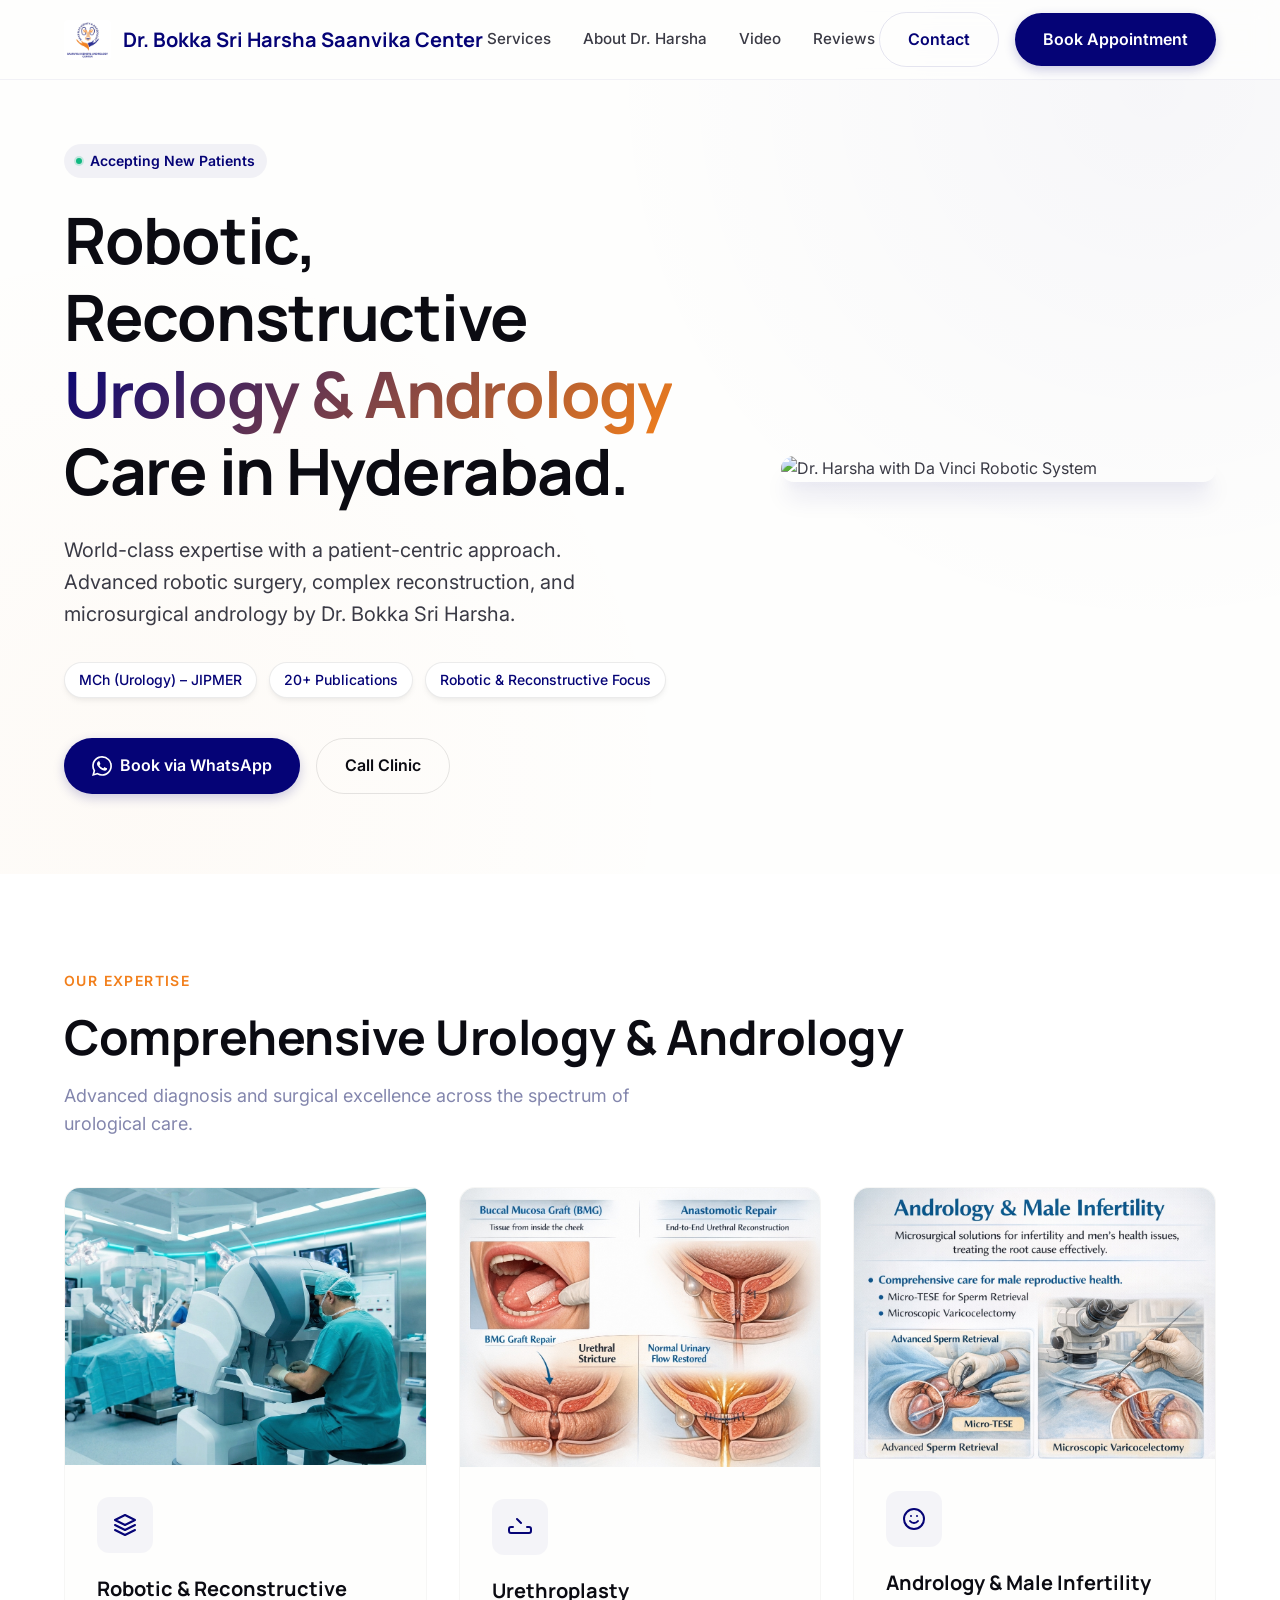
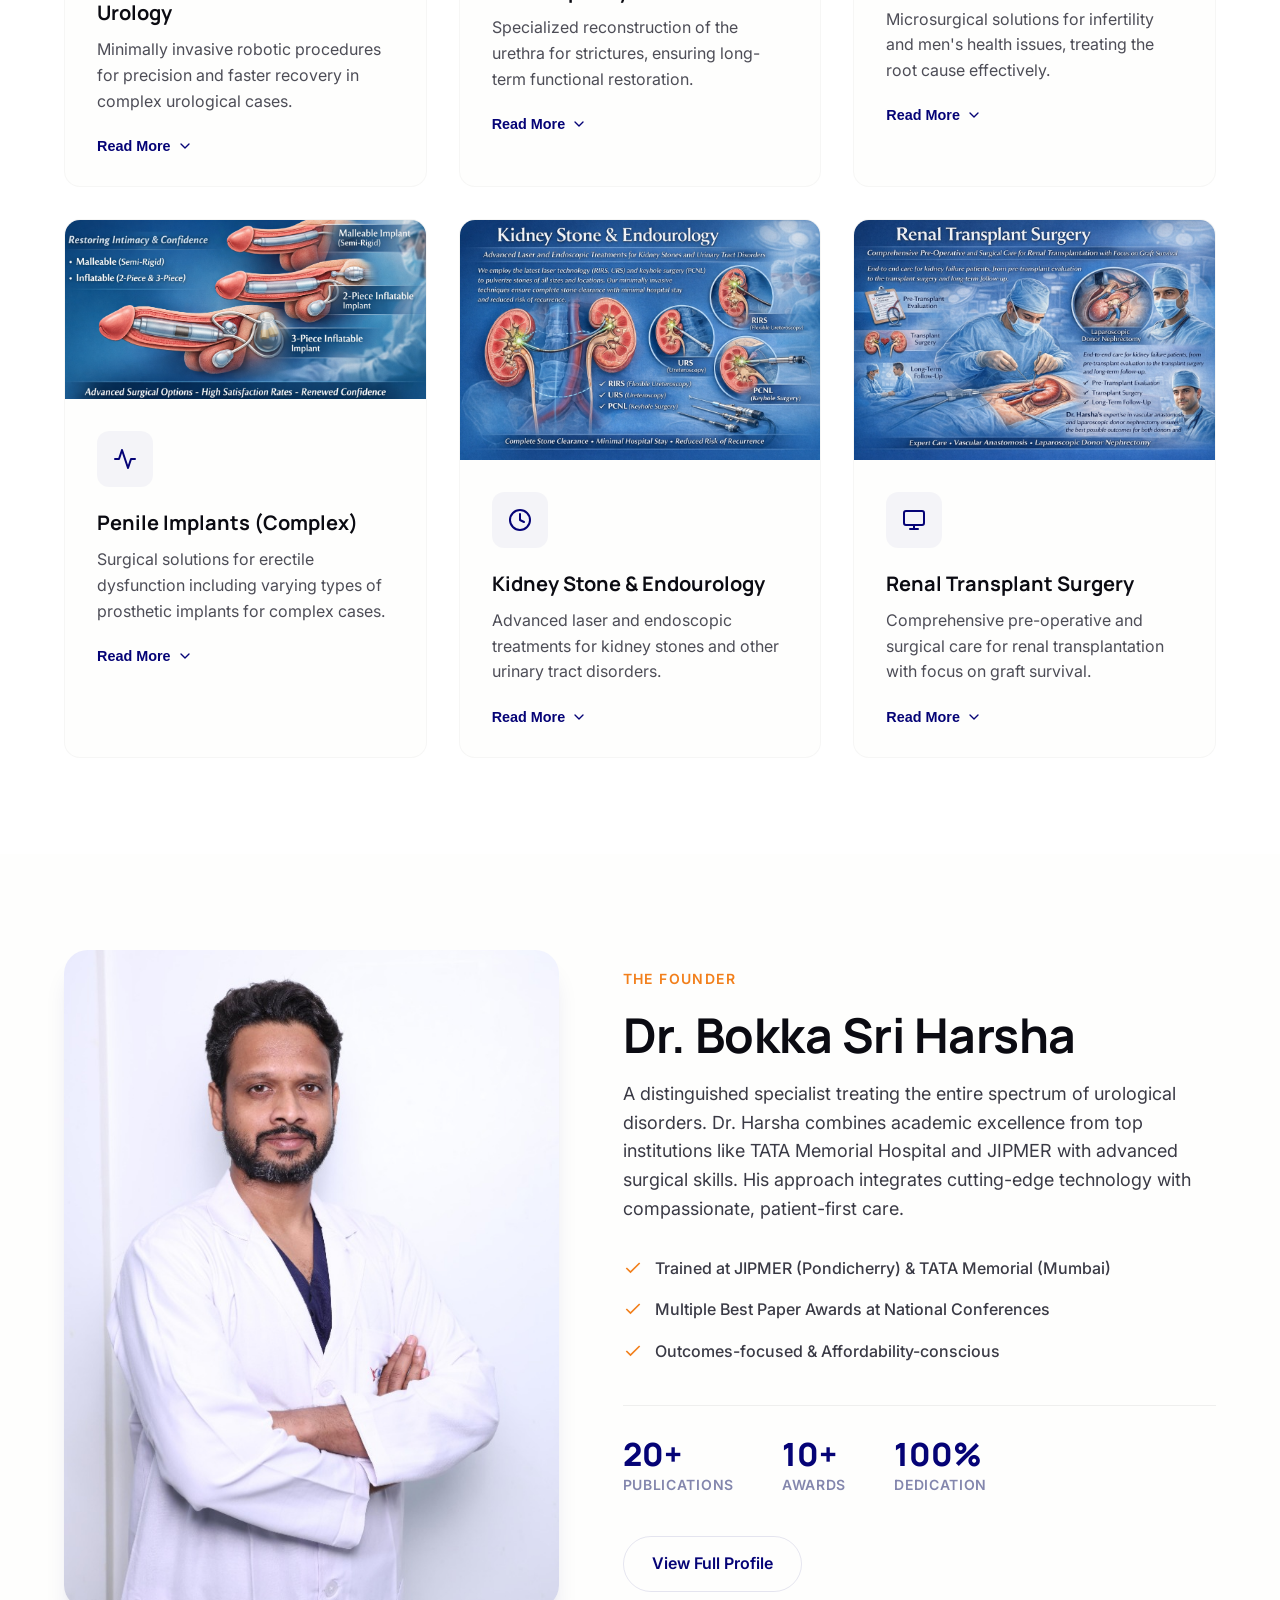
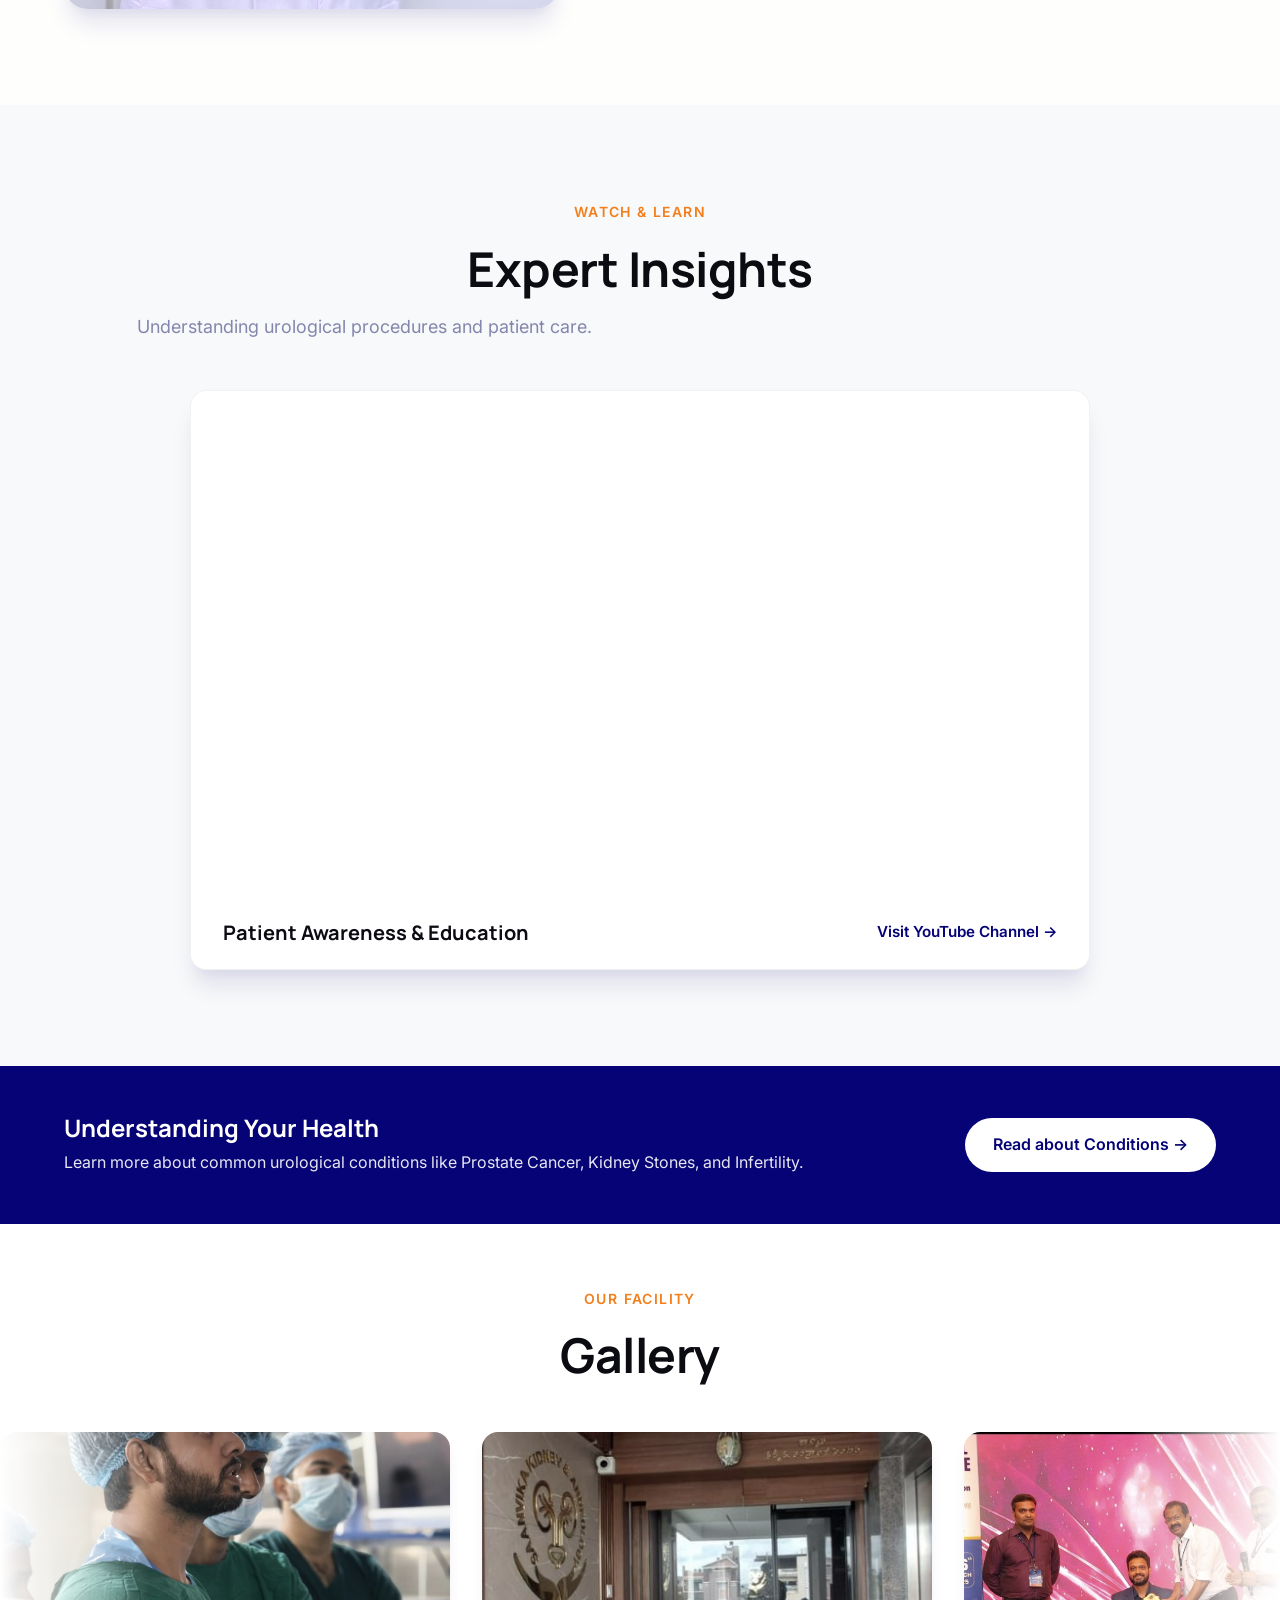
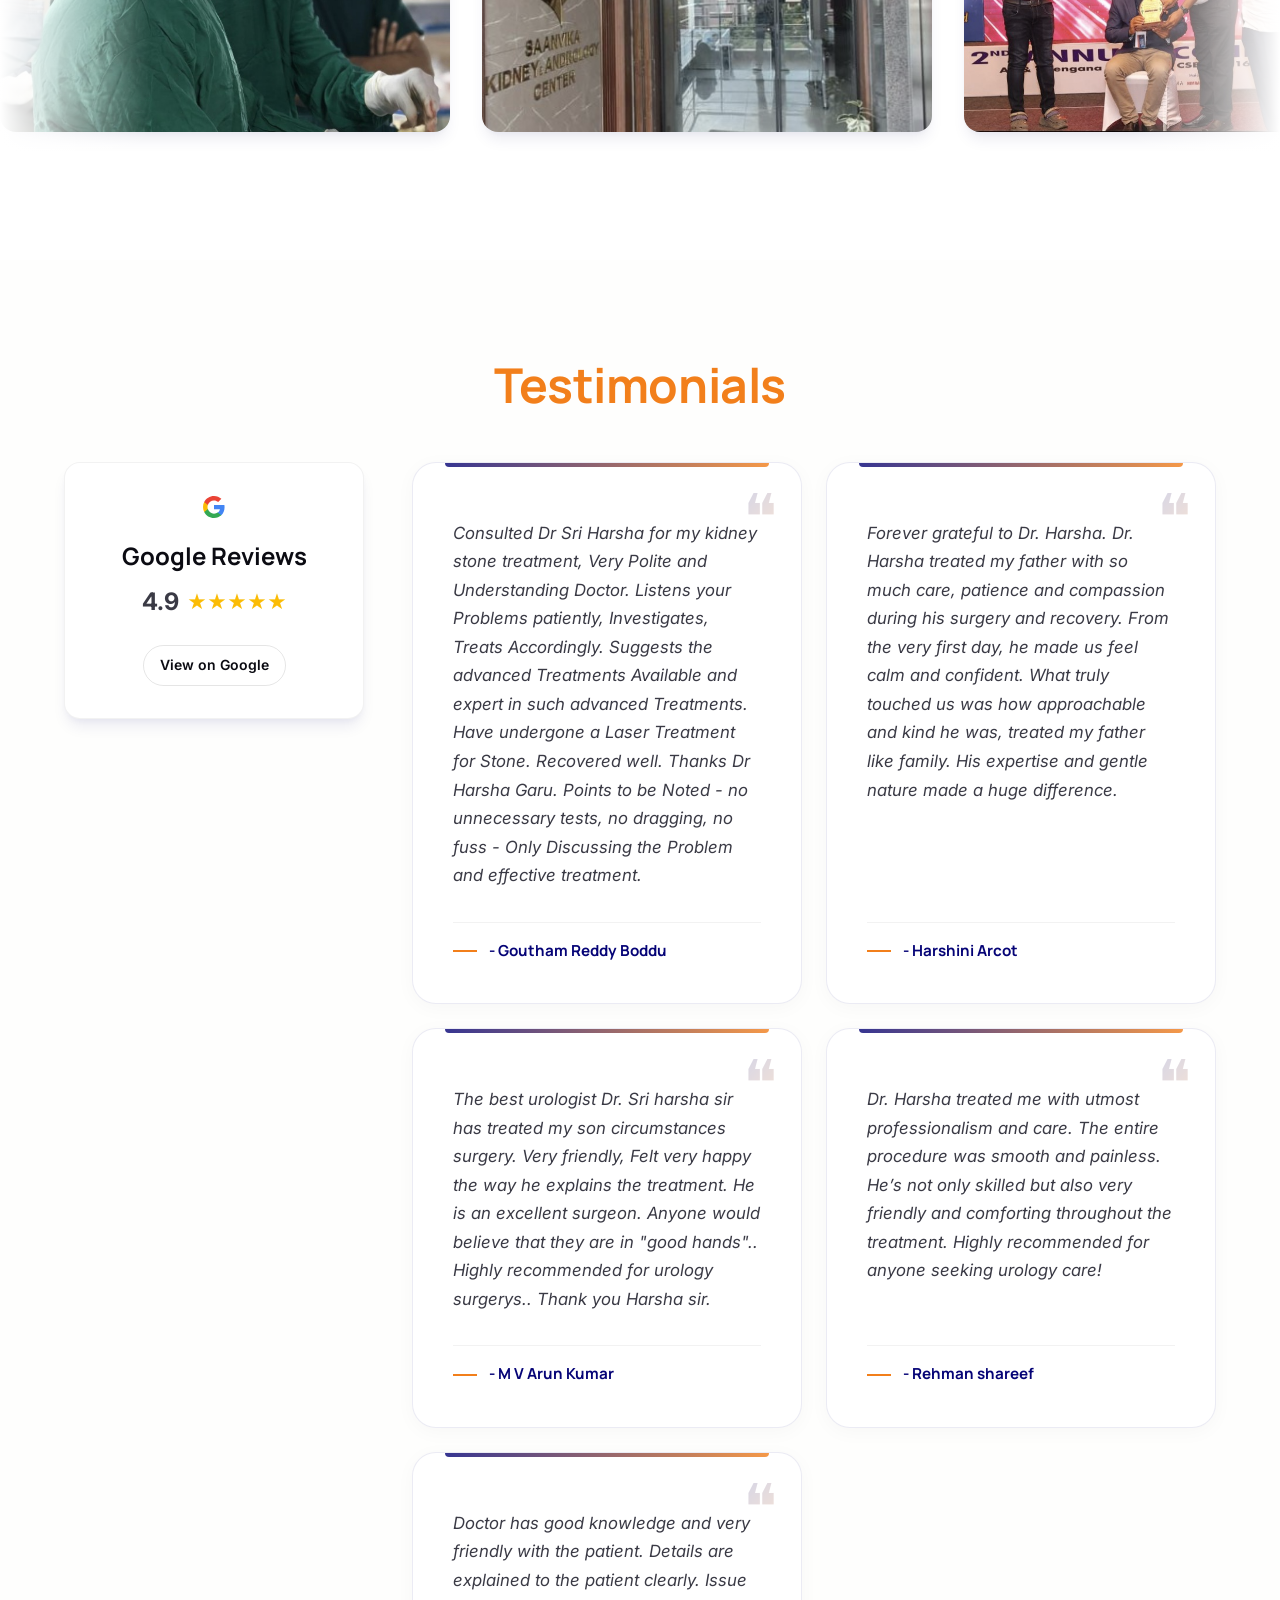
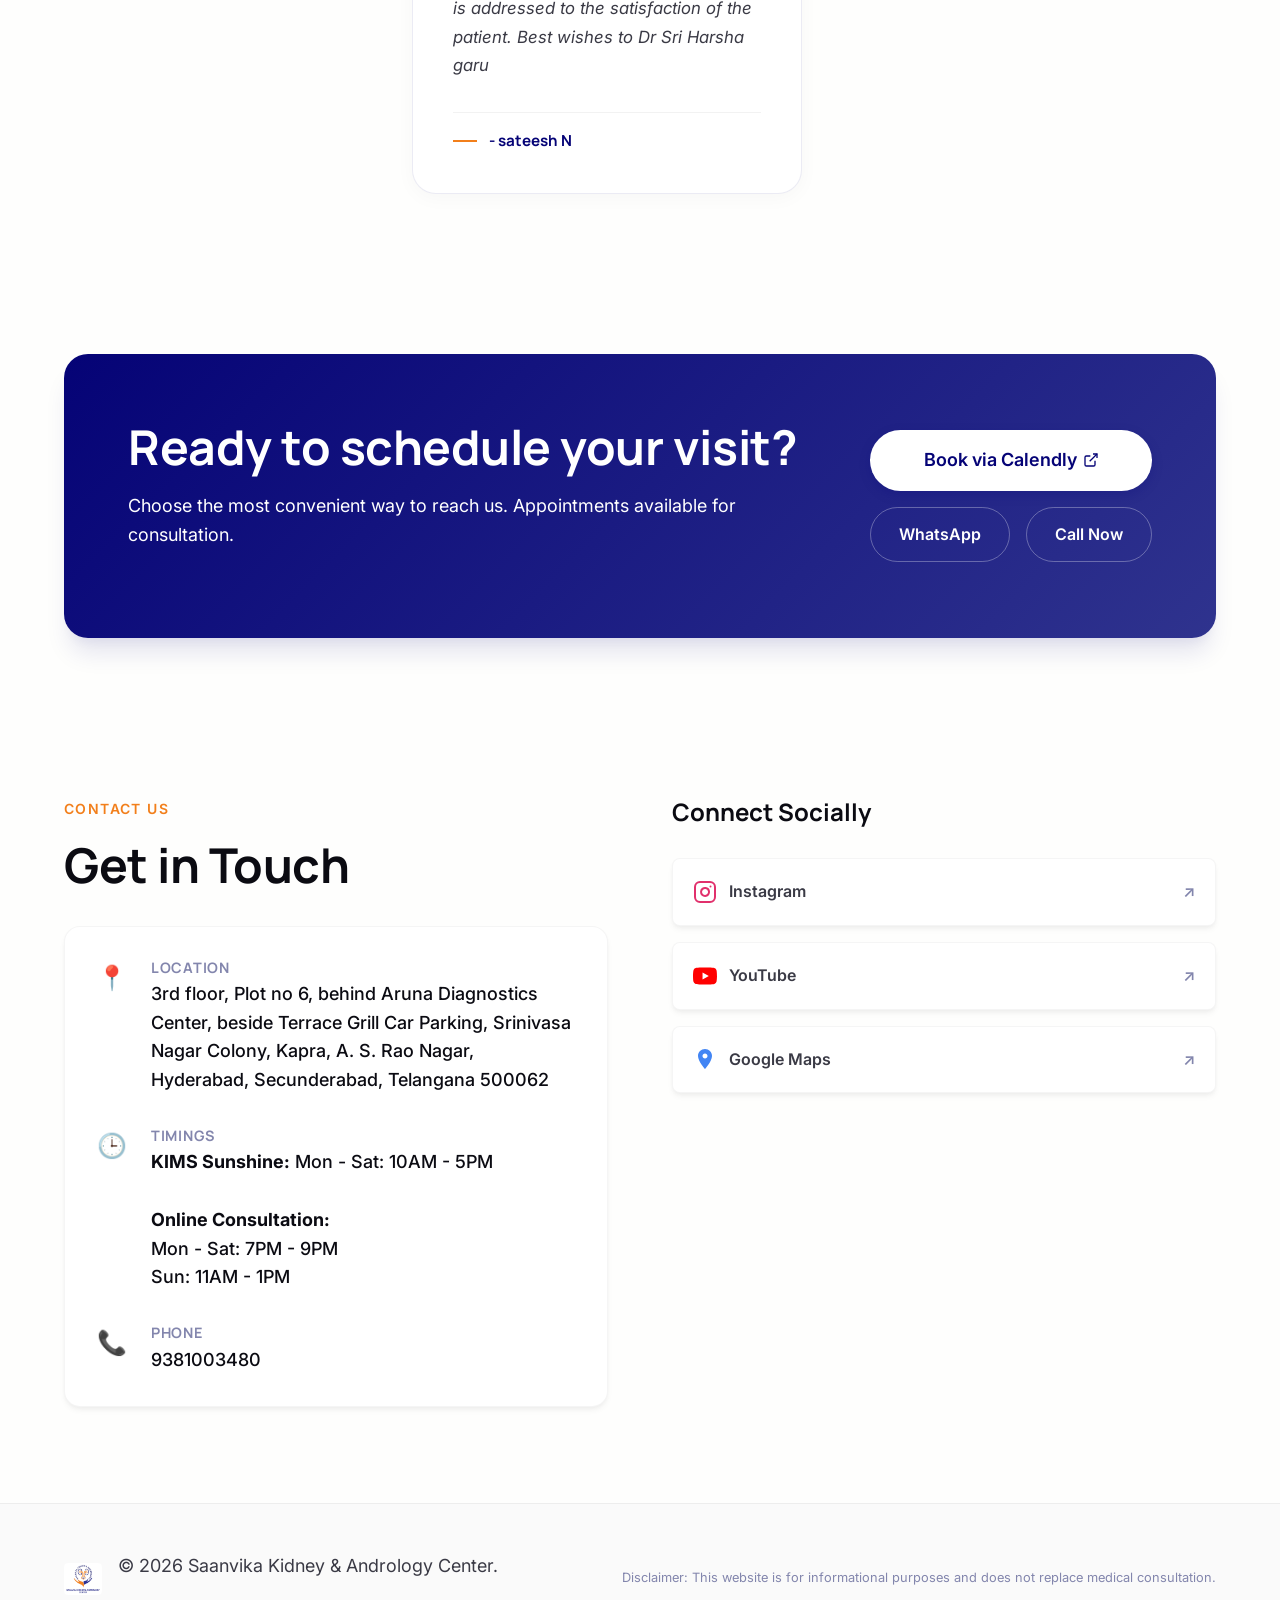
==== commit c482e205: "Update index.html" ====
--- a/index.html
+++ b/index.html
@@ -29,7 +29,10 @@
         <div class="container nav-container">
             <a href="#" class="nav-logo" aria-label="Saanvika Kidney Center Home">
                 <img src="assets/logo.jpg" alt="Saanvika Kidney & Andrology Center Logo">
-                <span class="logo-text">Saanvika Center</span>
+                <div class="logo-text-col">
+                    <span class="logo-title">Dr. Bokka Sri Harsha</span>
+                    <span class="logo-subtitle">Saanvika Center</span>
+                </div>
             </a>
 
             <div class="nav-links desktop-only">
@@ -100,8 +103,8 @@
                 </div>
 
                 <div class="hero-image reveal-right">
-                    <img src="assets/logo.jpg" alt="Saanvika Kidney & Andrology Center Logo"
-                        style="max-width: 450px; width: 100%; border-radius: var(--radius-lg); box-shadow: var(--shadow-lg);">
+                    <img src="assets/robotic-console.jpg" alt="Dr. Harsha with Da Vinci Robotic System"
+                        style="width: 100%; max-width: 550px; height: auto; border-radius: var(--radius-lg); box-shadow: var(--shadow-lg); object-fit: cover;">
                 </div>
             </div>
         </section>
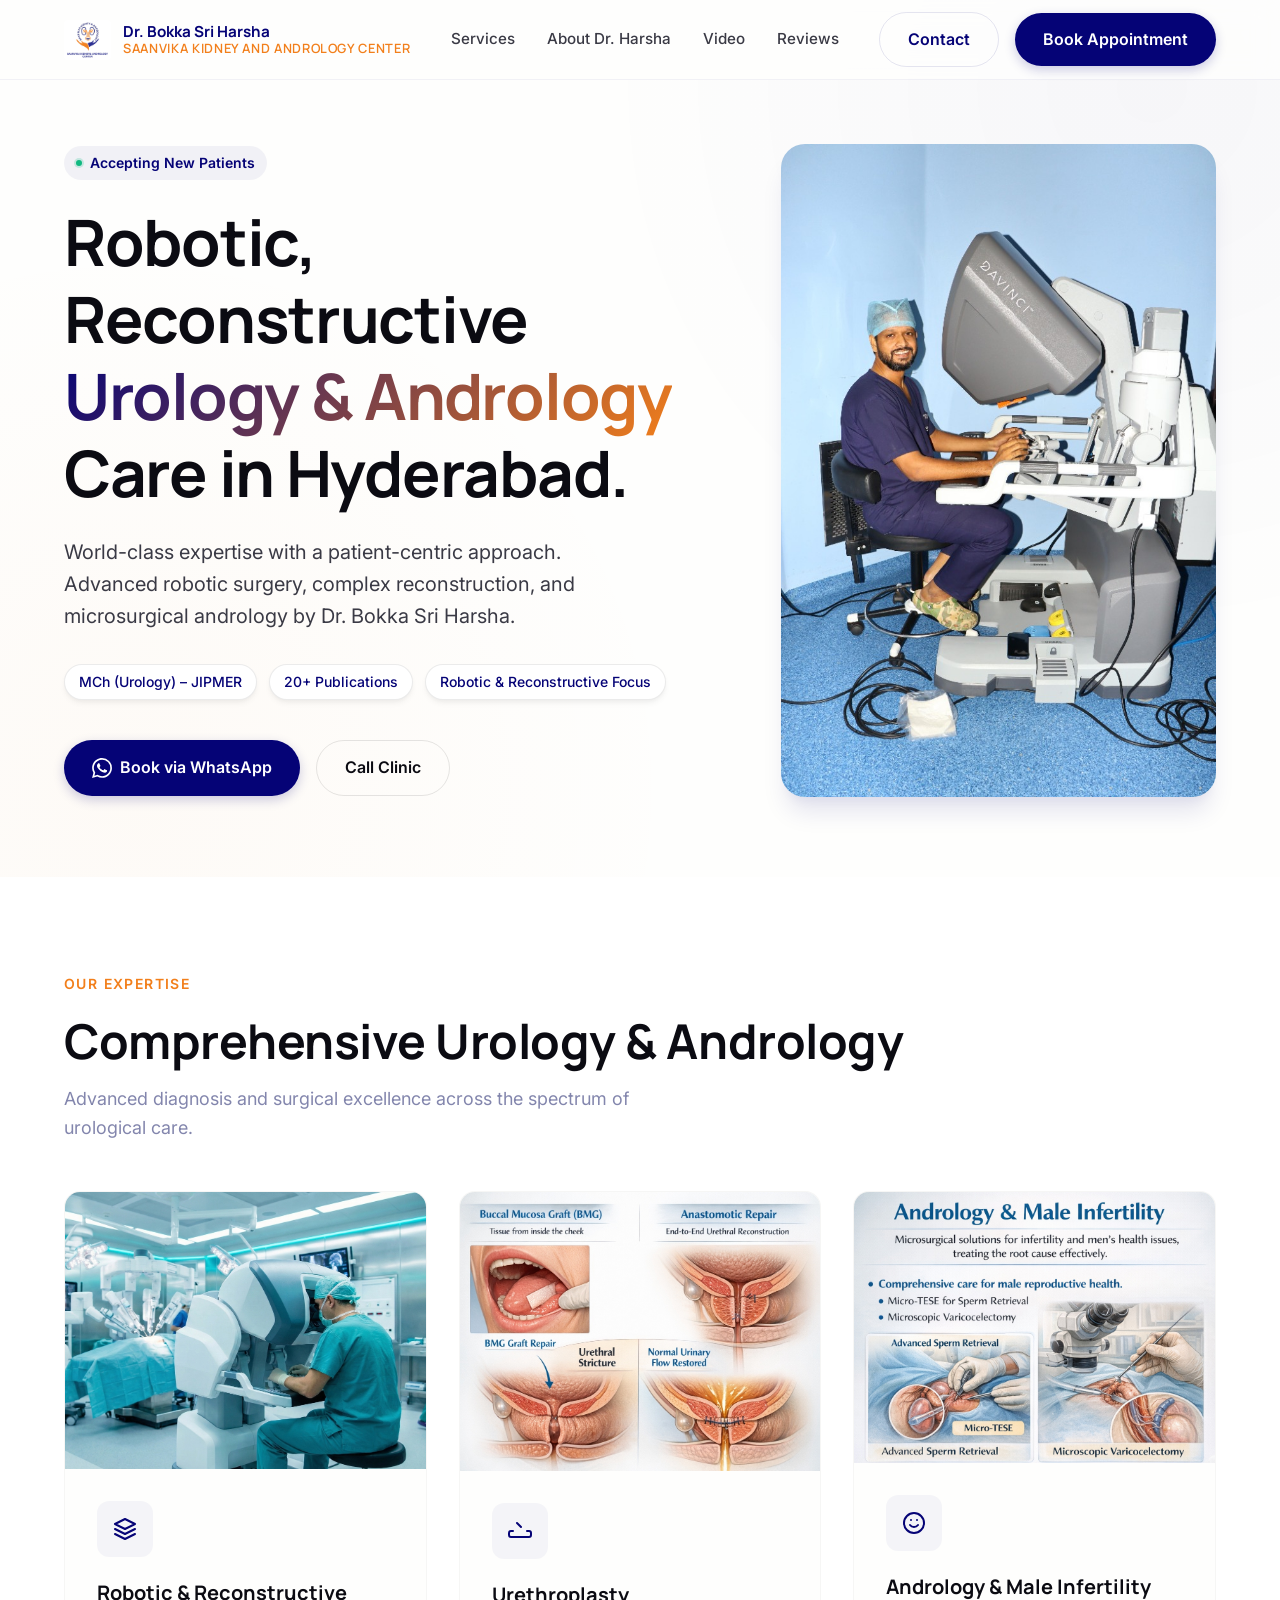
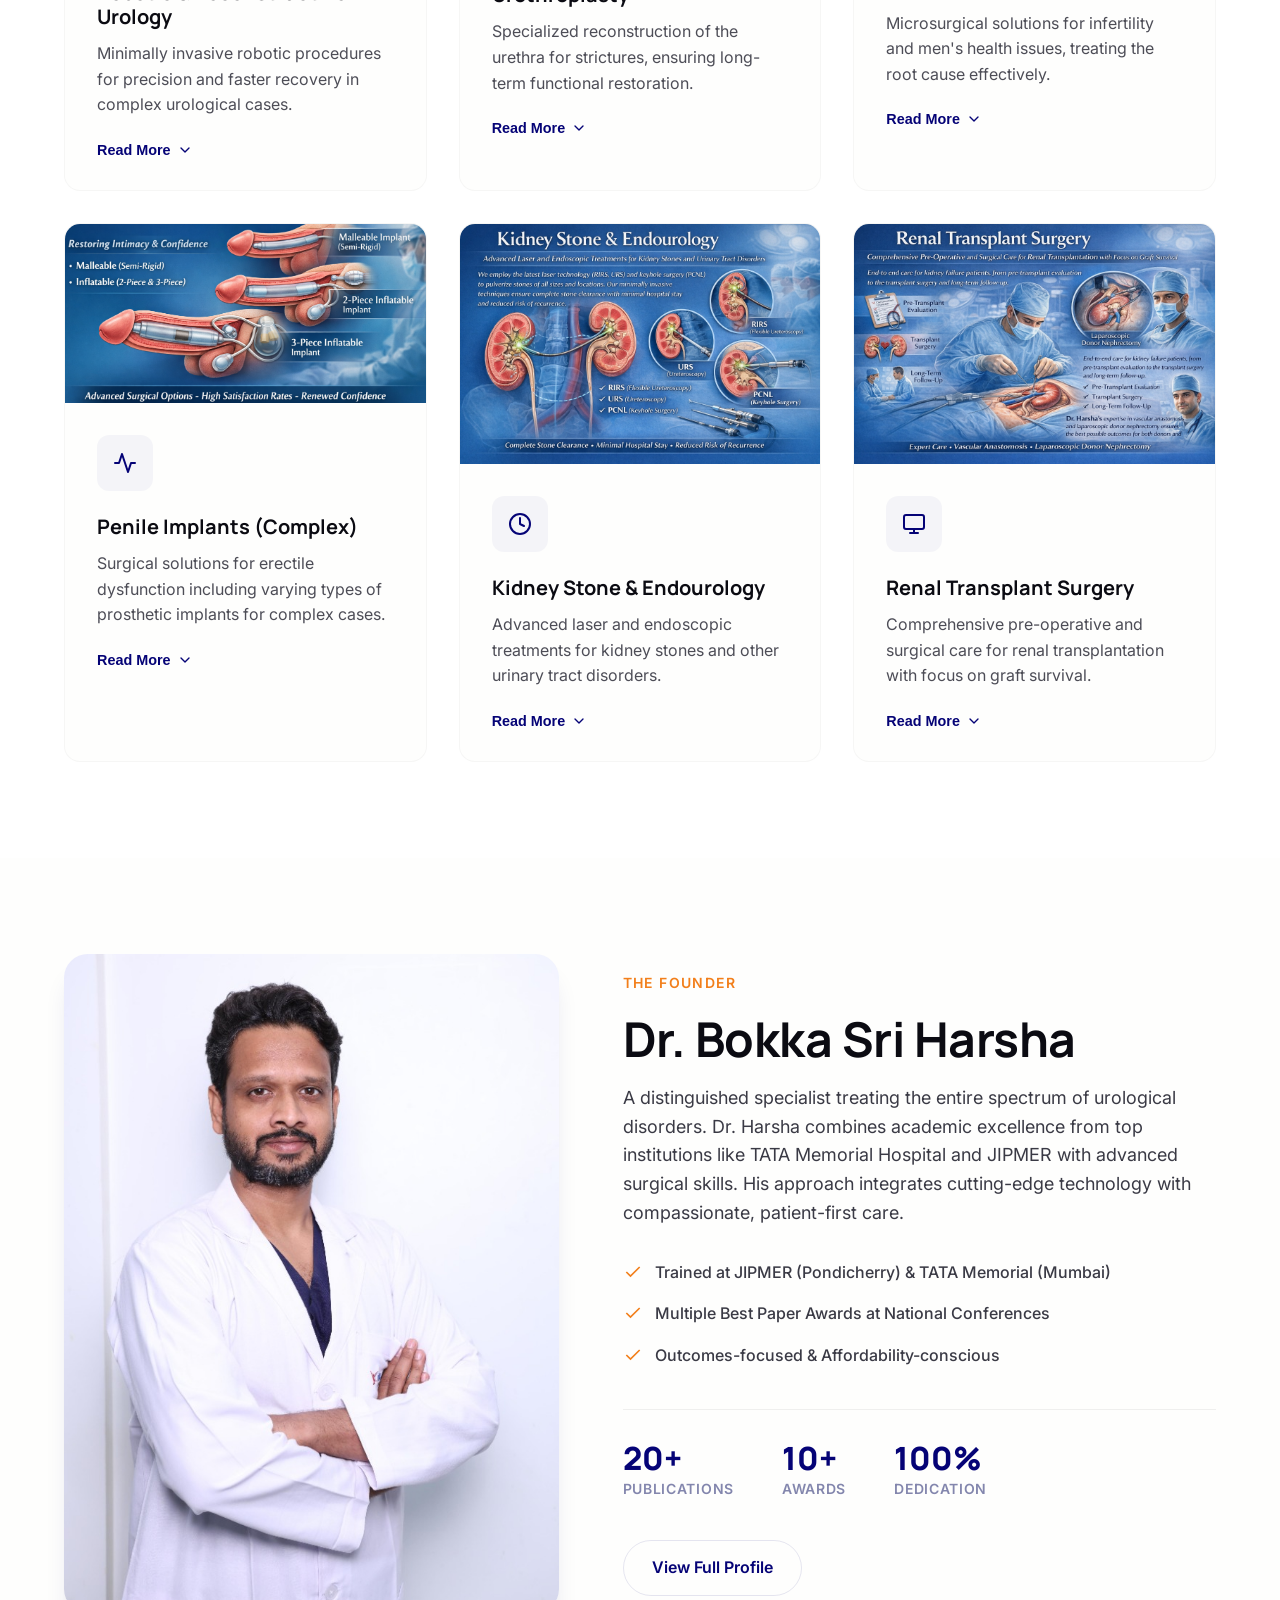
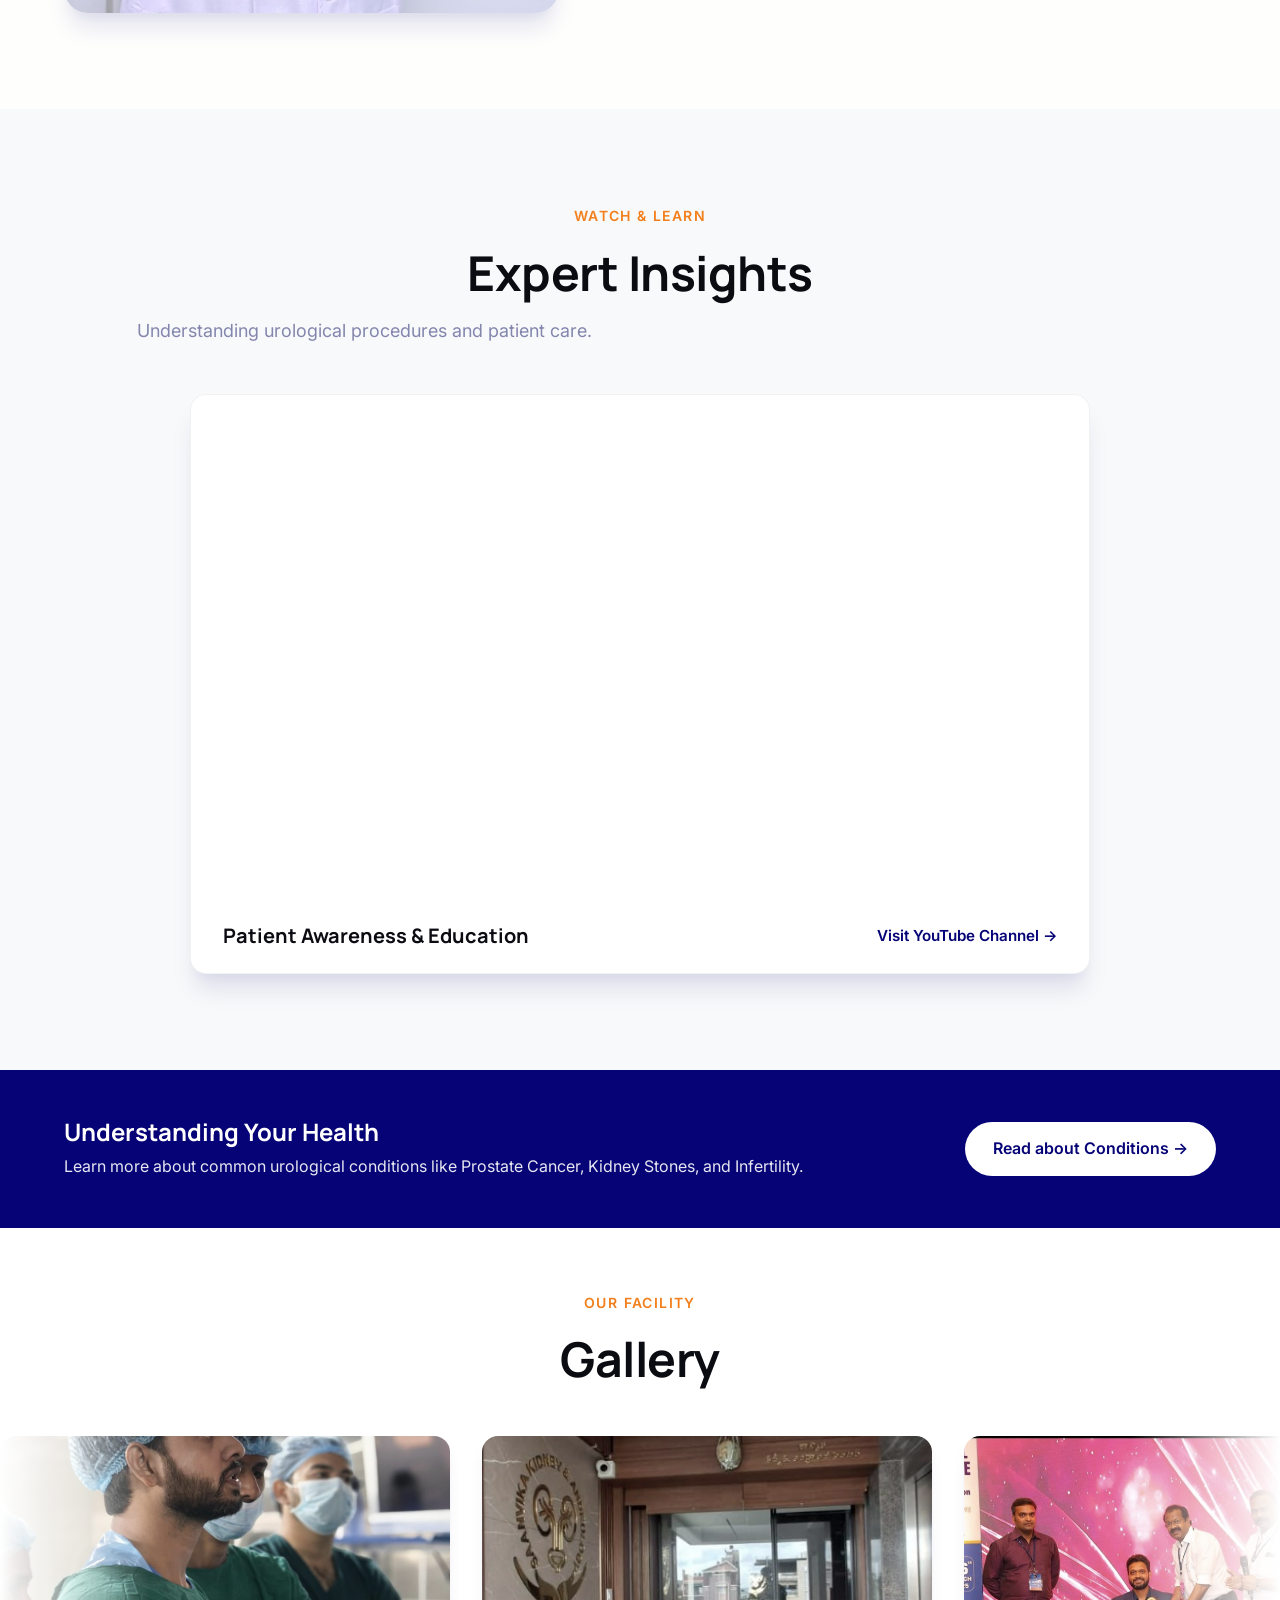
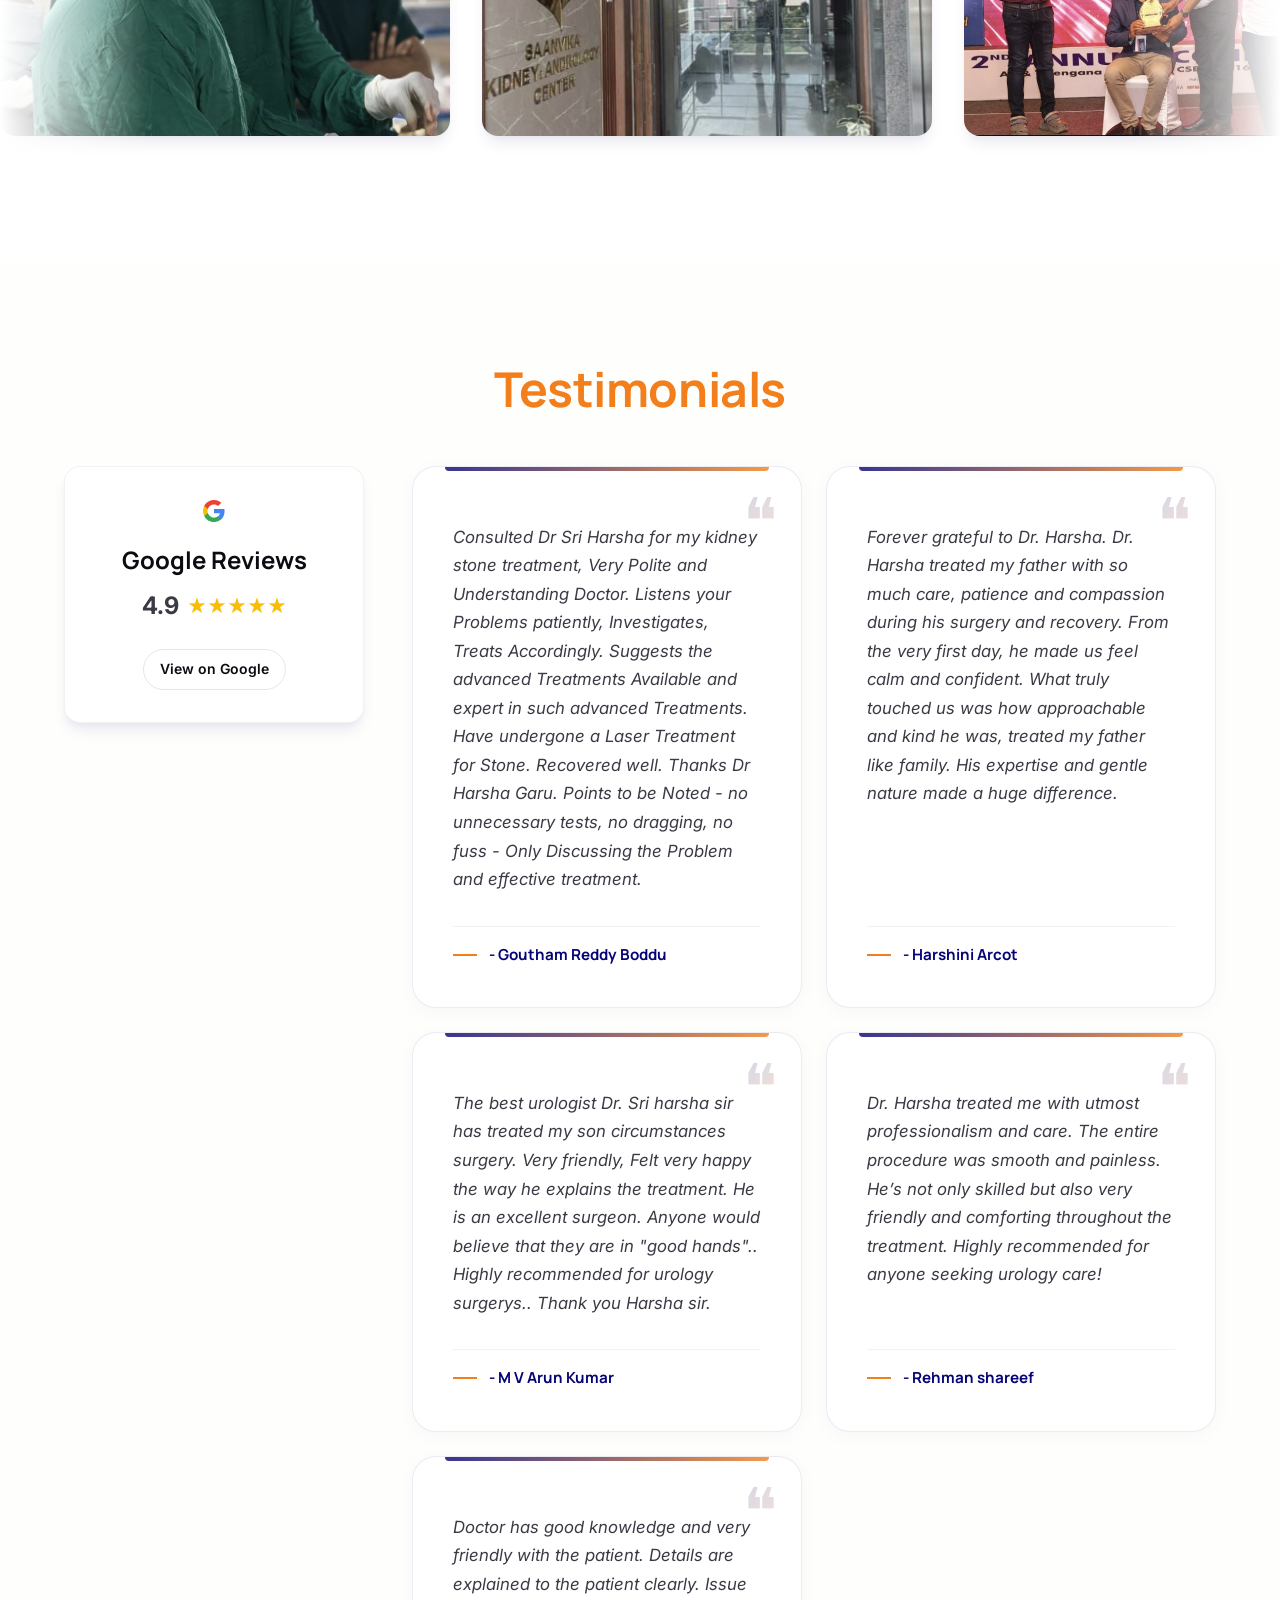
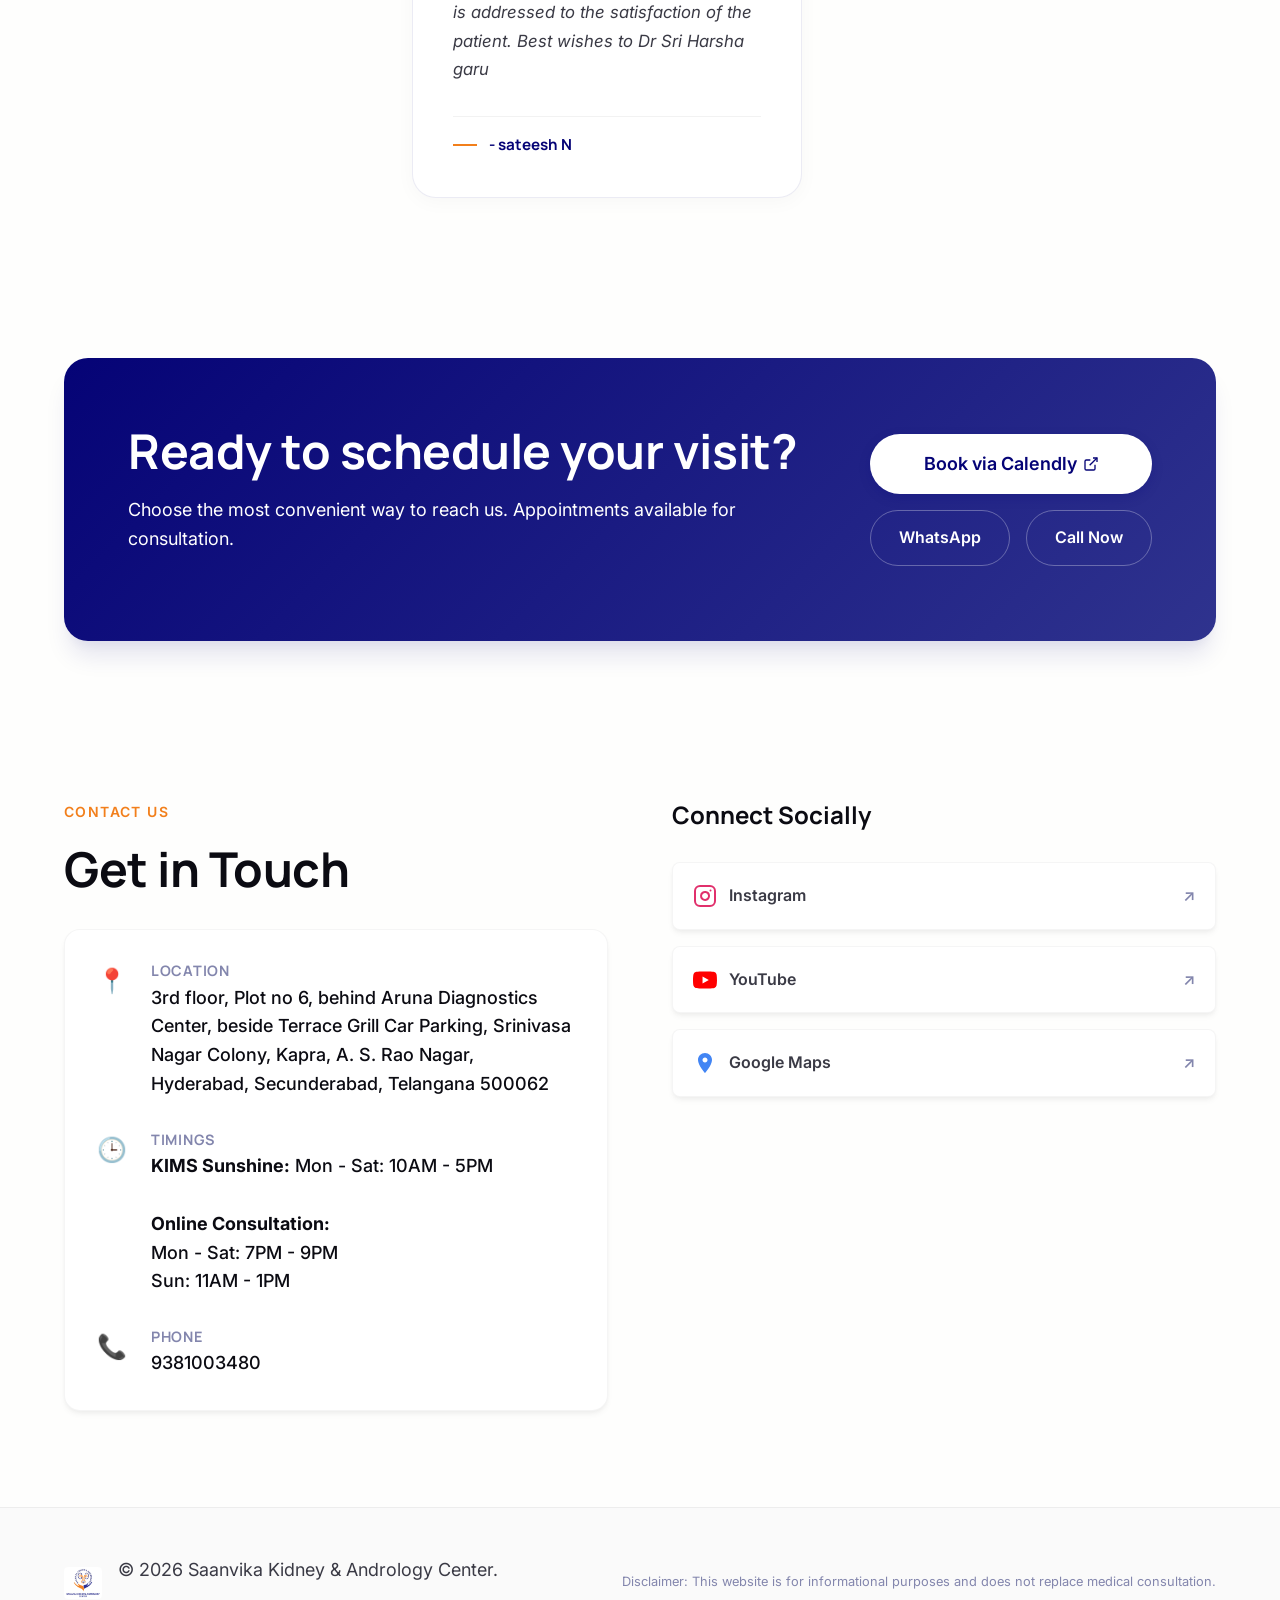
==== commit b6485684: "Update index.html" ====
--- a/index.html
+++ b/index.html
@@ -31,7 +31,7 @@
                 <img src="assets/logo.jpg" alt="Saanvika Kidney & Andrology Center Logo">
                 <div class="logo-text-col">
                     <span class="logo-title">Dr. Bokka Sri Harsha</span>
-                    <span class="logo-subtitle">Saanvika Center</span>
+                    <span class="logo-subtitle">Saanvika Kidney and Andrology Center</span>
                 </div>
             </a>
 
--- a/styles.css
+++ b/styles.css
@@ -239,6 +239,28 @@
 }
 
 /* Make logo text hide on very small screens if needed, but keeping for now */
+.logo-text-col {
+    display: flex;
+    flex-direction: column;
+    justify-content: center;
+    line-height: 1.2;
+}
+
+.logo-title {
+    font-size: 0.95rem;
+    /* Slightly smaller than previous single line but bold */
+    font-weight: 700;
+    color: var(--color-primary);
+}
+
+.logo-subtitle {
+    font-size: 0.8rem;
+    font-weight: 600;
+    color: var(--color-accent);
+    /* Using accent color for contrast */
+    text-transform: uppercase;
+    letter-spacing: 0.05em;
+}
 
 .nav-links {
     display: flex;
@@ -1423,4 +1445,4 @@
     box-shadow: var(--shadow-md);
     transform: translateY(-5px);
     /* Lift slightly when active */
-}+}
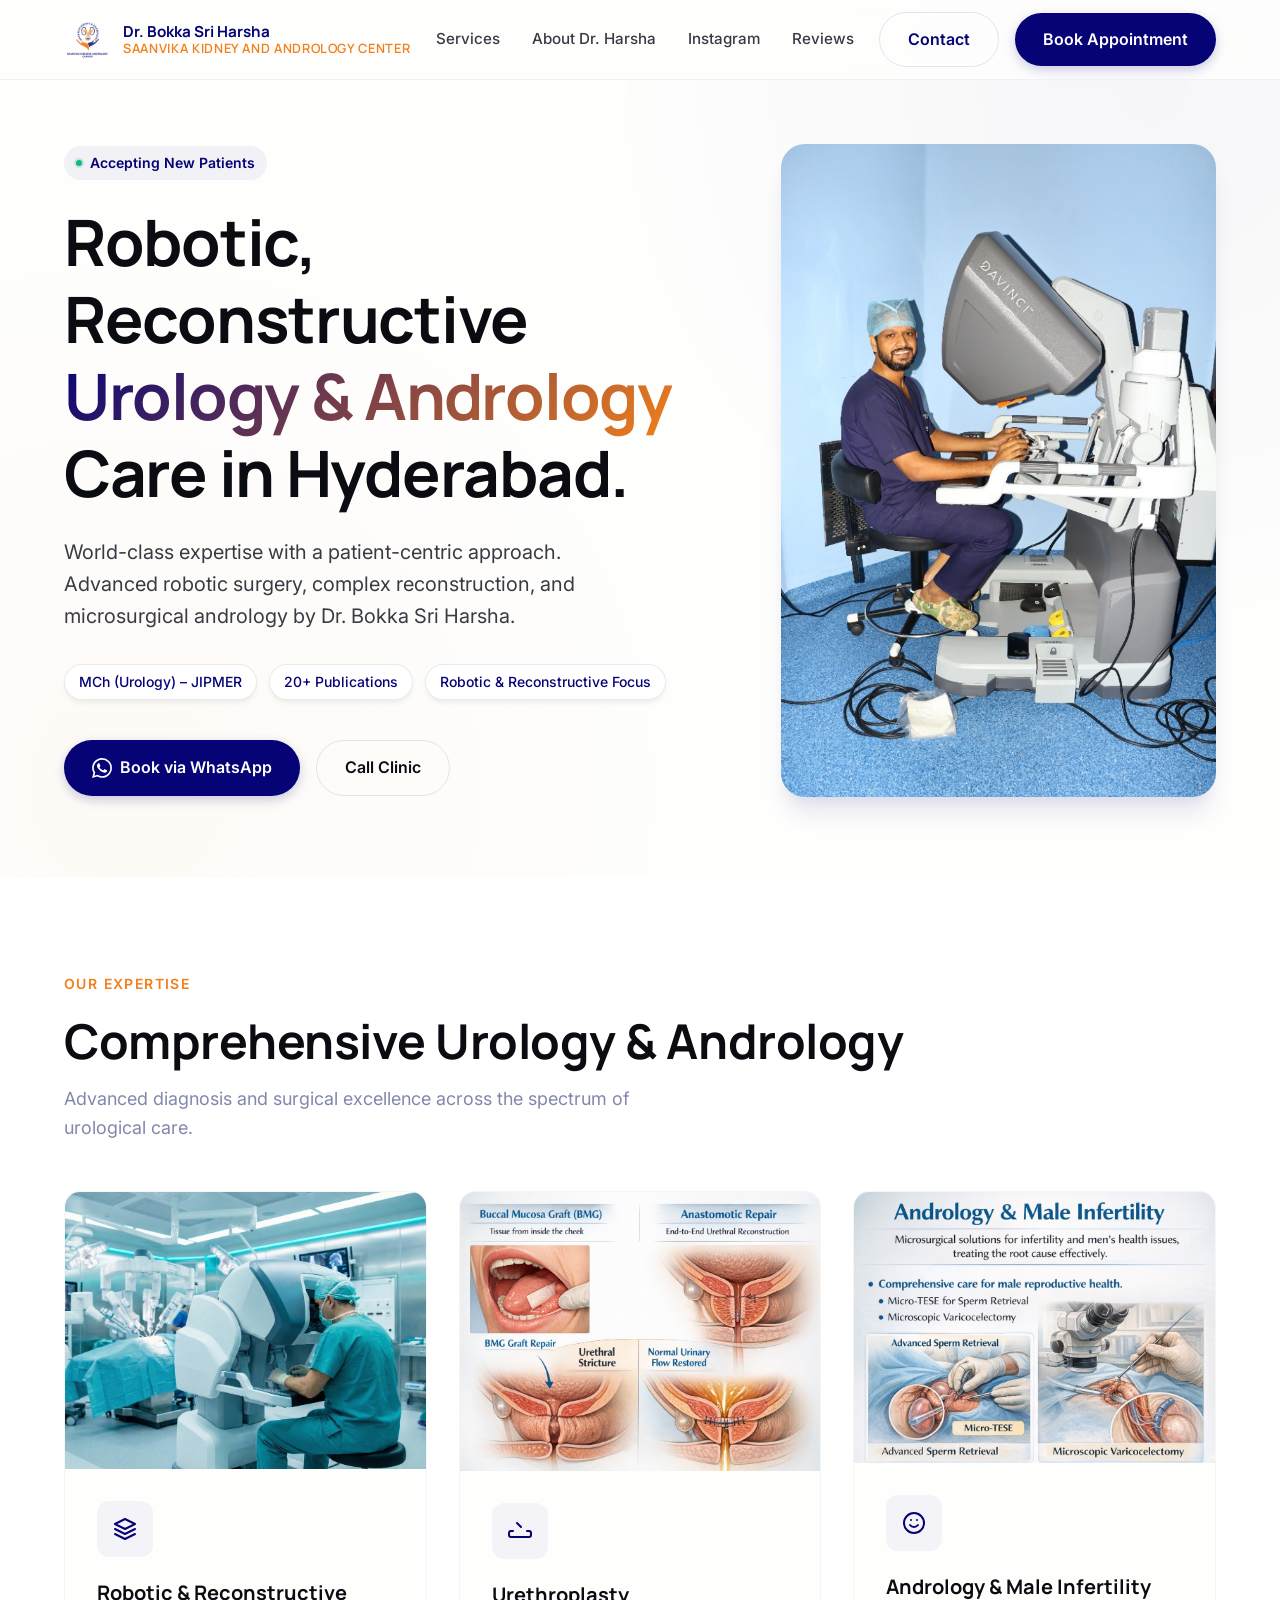
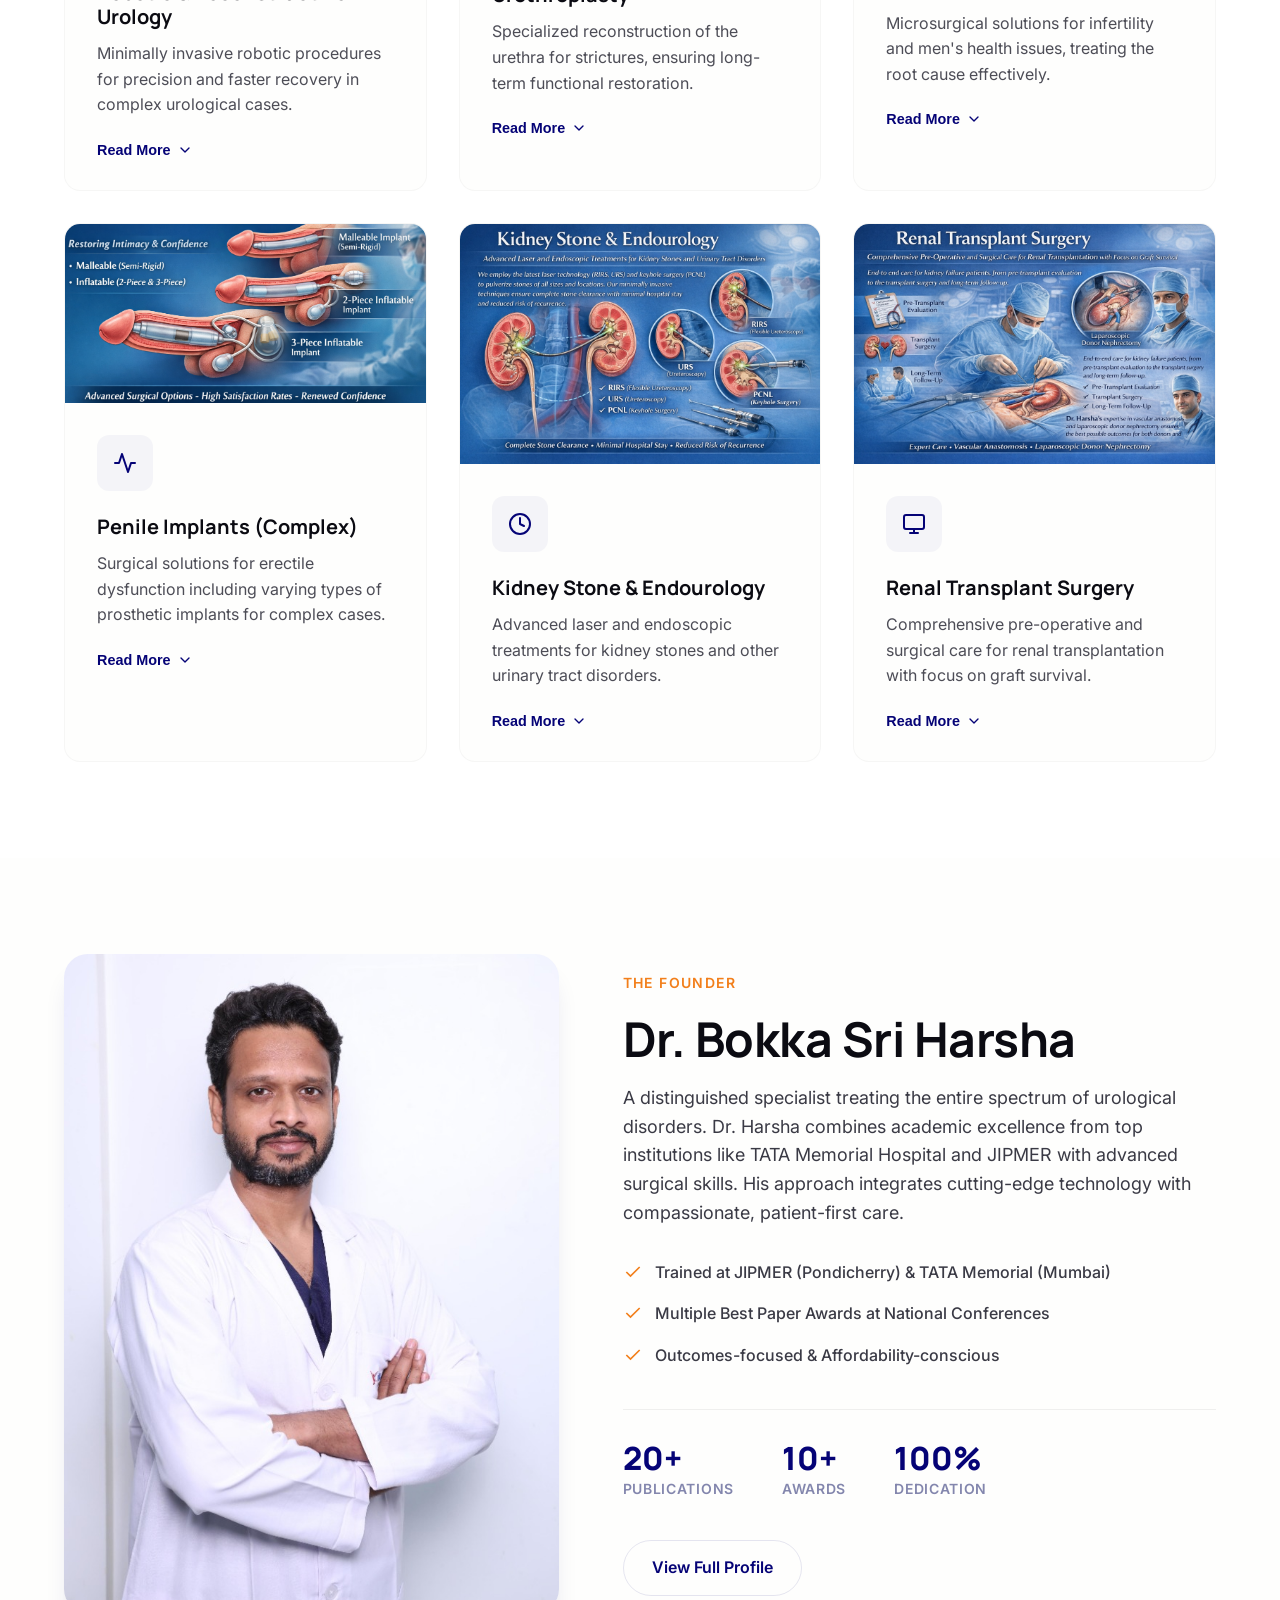
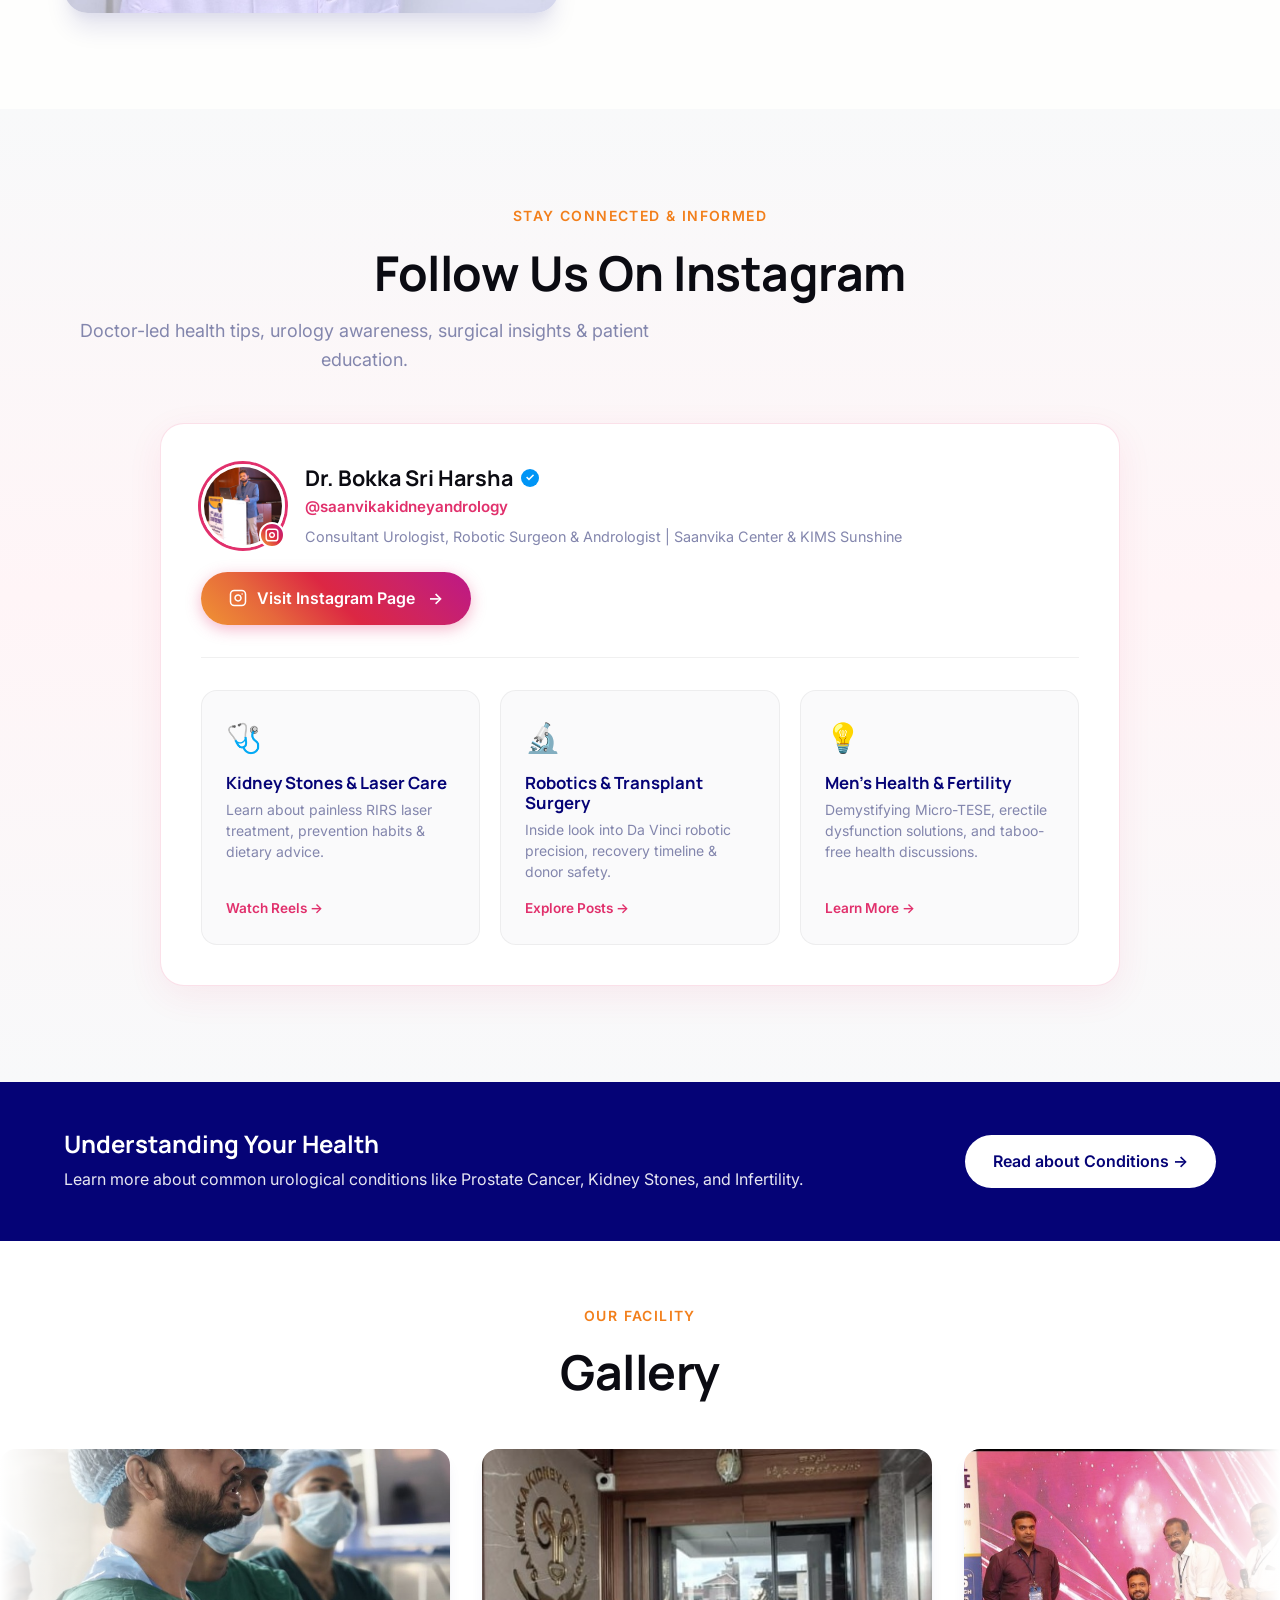
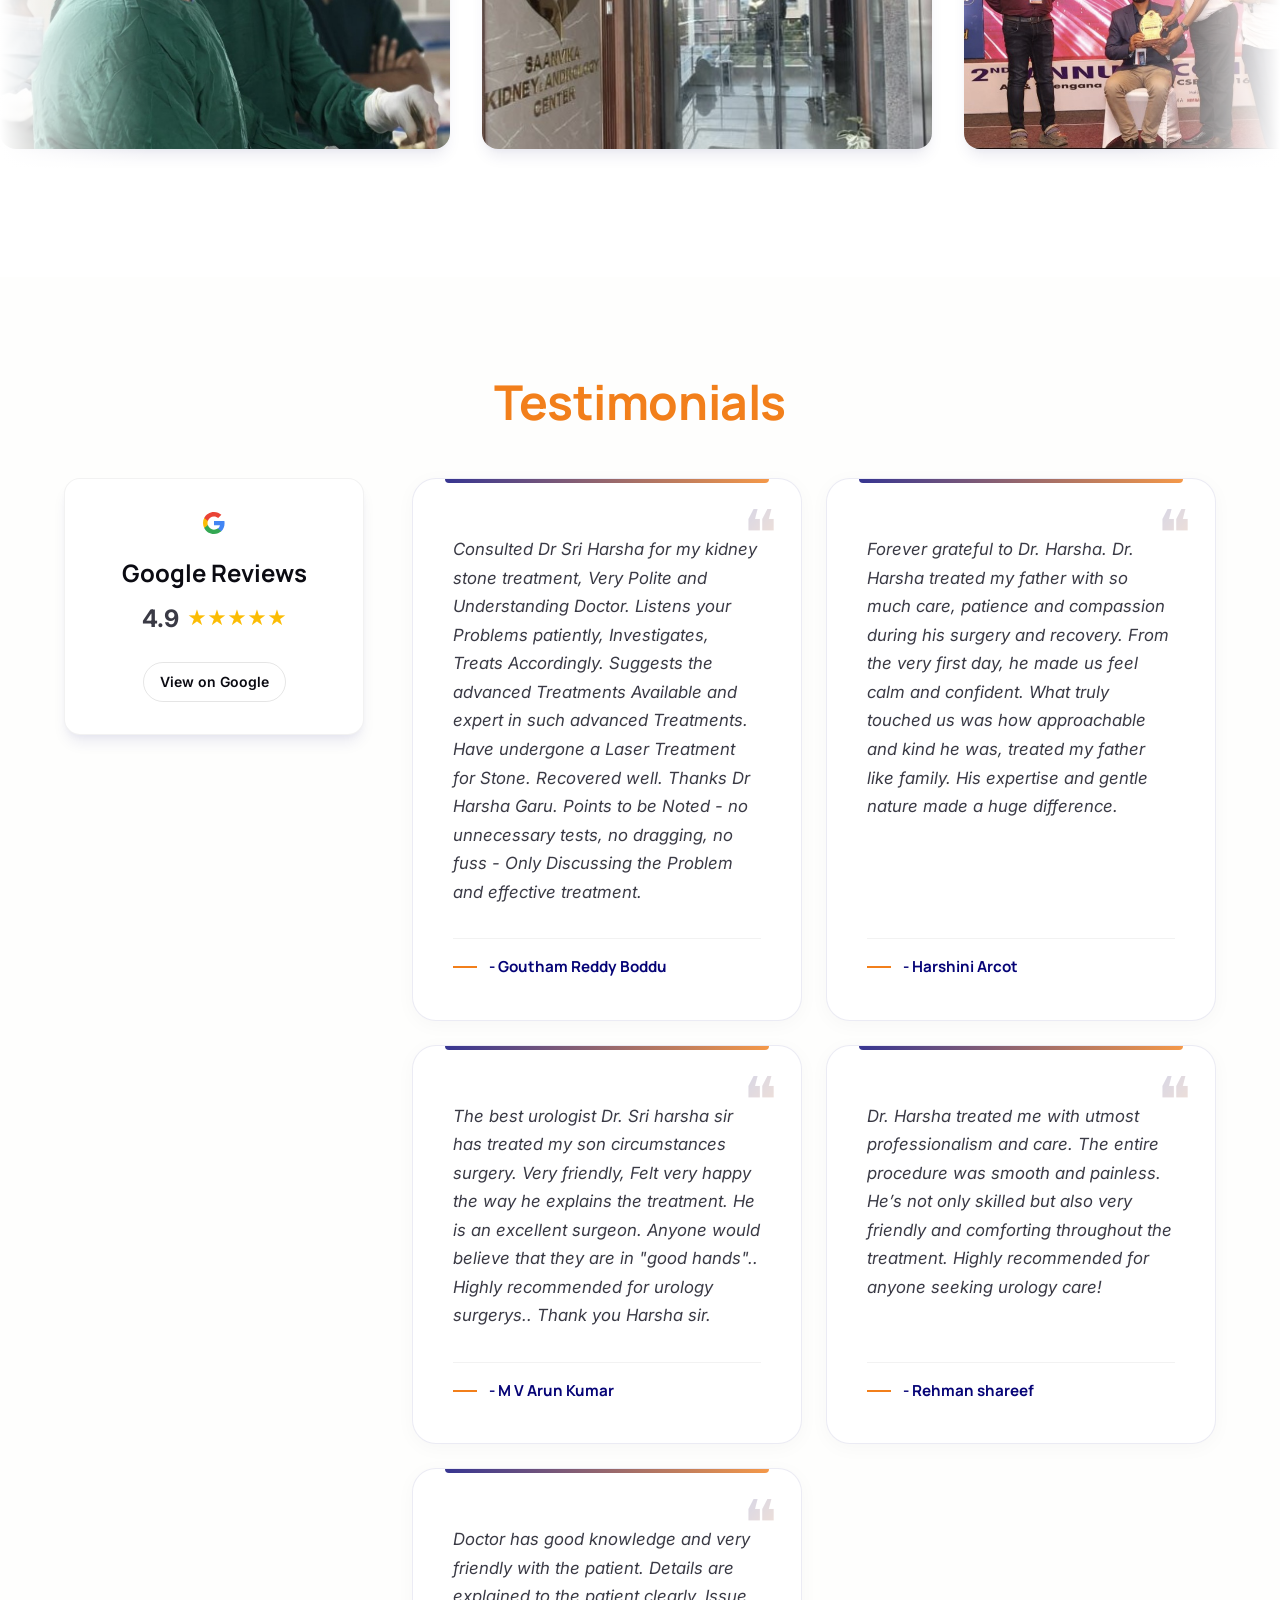
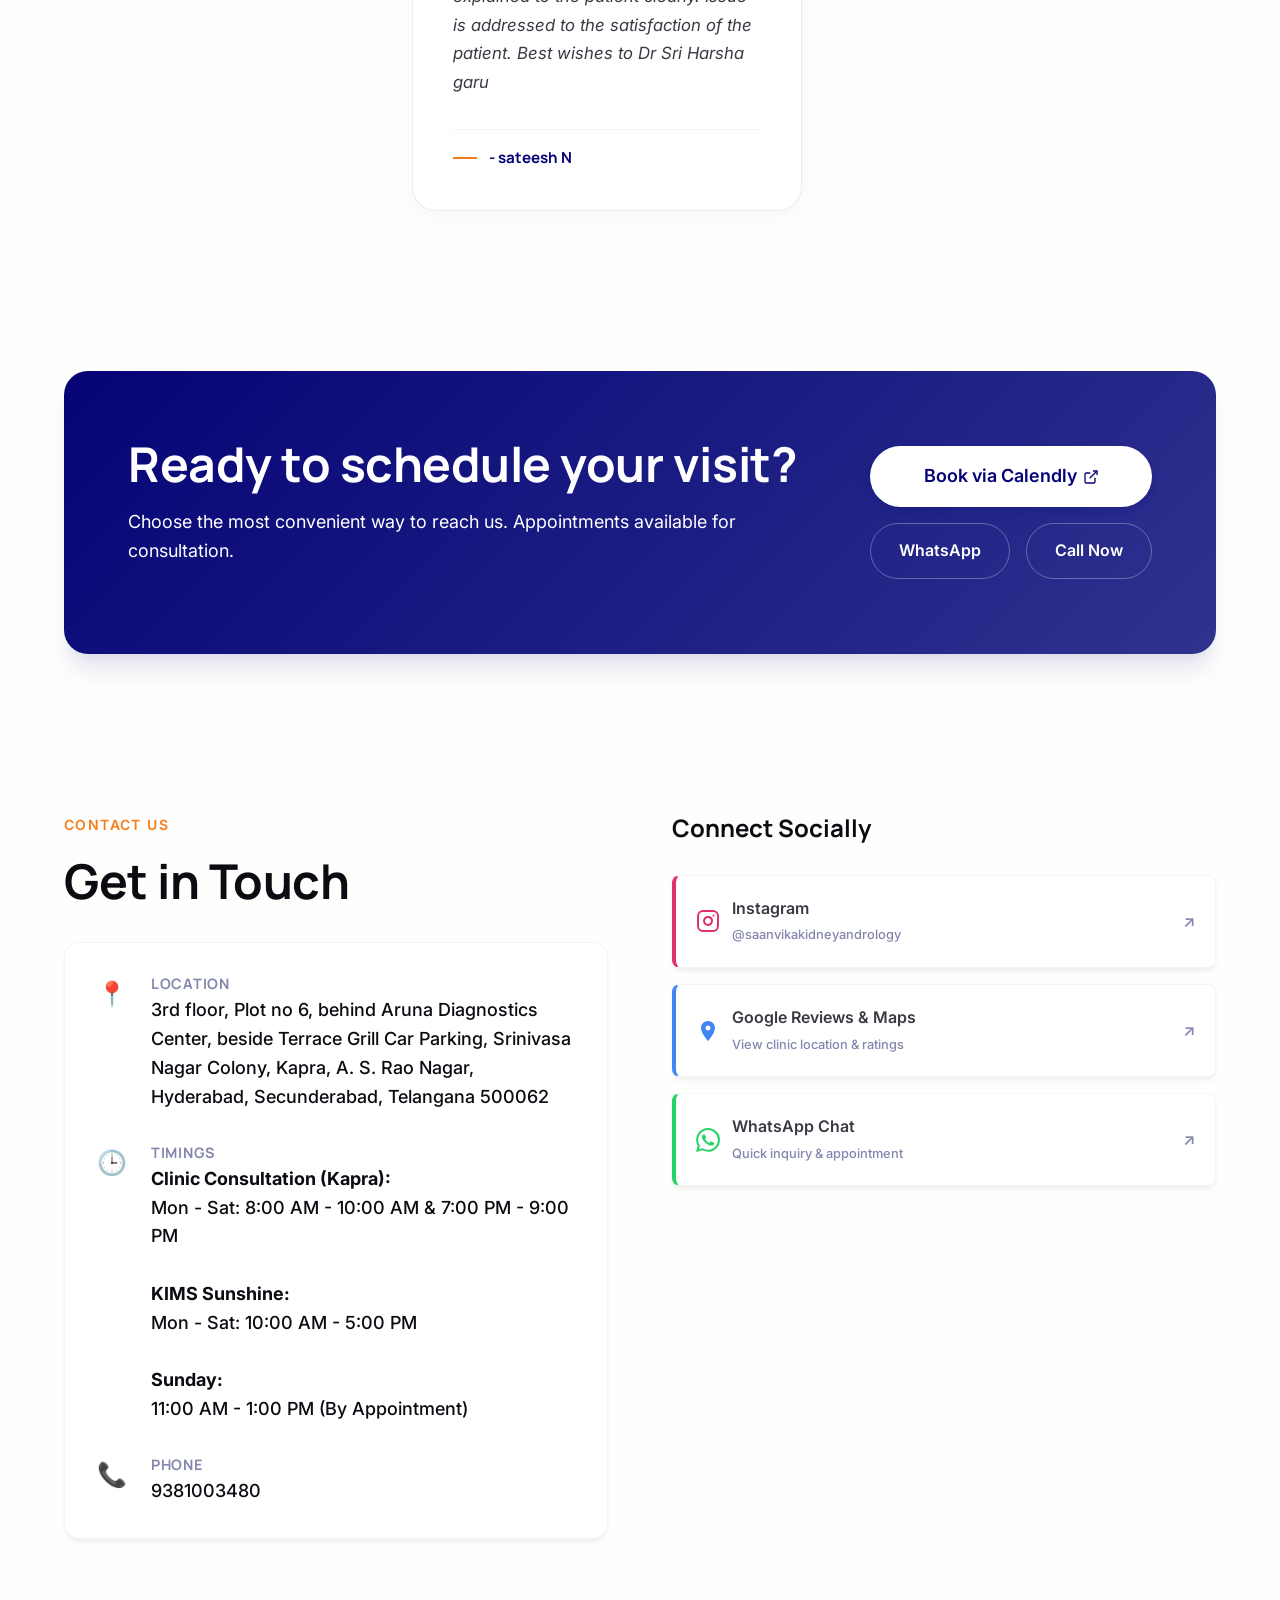
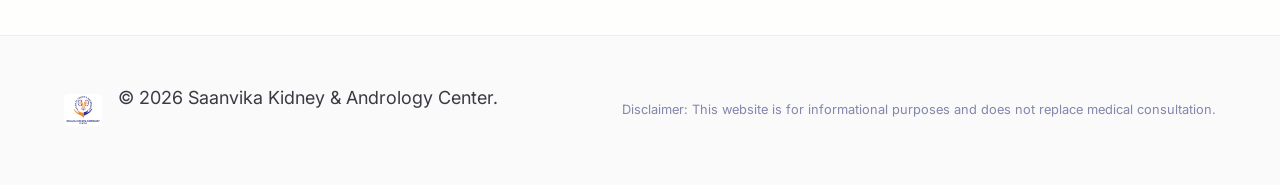
==== commit e8cc1048: "Update clinic timings (8-10 AM & 7-9 PM) and replace YouTube with Instagram showcase" ====
--- a/index.html
+++ b/index.html
@@ -1,695 +1,738 @@
-<!DOCTYPE html>
-<html lang="en">
-
-<head>
-    <meta charset="UTF-8">
-    <meta name="viewport" content="width=device-width, initial-scale=1.0">
-    <meta name="description"
-        content="Saanvika Kidney & Andrology Center - Robotic, Reconstructive Urology & Andrology Care in Hyderabad using advanced techniques with patient-centric care.">
-    <title>Saanvika Kidney & Andrology Center | Advanced Urology Care</title>
-
-    <!-- Google Fonts -->
-    <link rel="preconnect" href="https://fonts.googleapis.com">
-    <link rel="preconnect" href="https://fonts.gstatic.com" crossorigin>
-    <link
-        href="https://fonts.googleapis.com/css2?family=Inter:wght@400;500;600&family=Manrope:wght@500;600;700;800&display=swap"
-        rel="stylesheet">
-
-    <!-- CSS -->
-    <link rel="stylesheet" href="styles.css">
-
-    <!-- Favicon (using logo if possible, generic fallback) -->
-    <link rel="icon" type="image/jpg" href="assets/logo.jpg">
-</head>
-
-<body>
-
-    <!-- Navigation -->
-    <nav class="navbar" id="navbar">
-        <div class="container nav-container">
-            <a href="#" class="nav-logo" aria-label="Saanvika Kidney Center Home">
-                <img src="assets/logo.jpg" alt="Saanvika Kidney & Andrology Center Logo">
-                <div class="logo-text-col">
-                    <span class="logo-title">Dr. Bokka Sri Harsha</span>
-                    <span class="logo-subtitle">Saanvika Kidney and Andrology Center</span>
-                </div>
-            </a>
-
-            <div class="nav-links desktop-only">
-                <a href="#services" class="nav-link">Services</a>
-                <a href="#about" class="nav-link">About Dr. Harsha</a>
-                <a href="#video" class="nav-link">Video</a>
-                <a href="#reviews" class="nav-link">Reviews</a>
-            </div>
-
-            <div class="nav-actions desktop-only">
-                <a href="#contact" class="btn btn-secondary">Contact</a>
-                <a href="#booking" class="btn btn-primary" id="nav-book-btn">Book Appointment</a>
-            </div>
-
-            <button class="menu-toggle mobile-only" aria-label="Toggle menu" id="menu-toggle">
-                <svg width="24" height="24" viewBox="0 0 24 24" fill="none" stroke="currentColor" stroke-width="2"
-                    stroke-linecap="round" stroke-linejoin="round">
-                    <line x1="3" y1="12" x2="21" y2="12"></line>
-                    <line x1="3" y1="6" x2="21" y2="6"></line>
-                    <line x1="3" y1="18" x2="21" y2="18"></line>
-                </svg>
-            </button>
-        </div>
-
-        <!-- Mobile Menu Drawer -->
-        <div class="mobile-menu" id="mobile-menu">
-            <div class="mobile-menu-content">
-                <a href="#services" class="mobile-link">Services</a>
-                <a href="#about" class="mobile-link">About Dr. Harsha</a>
-                <a href="#video" class="mobile-link">Video</a>
-                <a href="#reviews" class="mobile-link">Reviews</a>
-                <a href="#booking" class="mobile-link highlight">Book Appointment</a>
-                <a href="#contact" class="mobile-link">Contact Us</a>
-            </div>
-        </div>
-    </nav>
-
-    <main>
-        <!-- Hero Section -->
-        <section class="hero-section" id="hero">
-            <div class="container hero-container">
-                <div class="hero-content reveal-left">
-                    <div class="trust-badge">
-                        <span class="dot"></span> Accepting New Patients
-                    </div>
-                    <h1>Robotic, Reconstructive <span class="text-gradient">Urology & Andrology</span> Care in
-                        Hyderabad.</h1>
-                    <p class="hero-subtext">World-class expertise with a patient-centric approach. Advanced robotic
-                        surgery, complex reconstruction, and microsurgical andrology by Dr. Bokka Sri Harsha.</p>
-
-                    <div class="hero-chips">
-                        <div class="chip">MCh (Urology) – JIPMER</div>
-                        <div class="chip">20+ Publications</div>
-                        <div class="chip">Robotic & Reconstructive Focus</div>
-                    </div>
-
-                    <div class="hero-actions">
-                        <a href="#" class="btn btn-primary whatsapp-link-action">
-                            <svg width="20" height="20" viewBox="0 0 24 24" fill="currentColor"
-                                style="margin-right: 8px;">
-                                <path
-                                    d="M17.472 14.382c-.297-.149-1.758-.867-2.03-.967-.273-.099-.471-.148-.67.15-.197.297-.767.966-.94 1.164-.173.199-.347.223-.644.075-.297-.15-1.255-.463-2.39-1.475-.883-.788-1.48-1.761-1.653-2.059-.173-.297-.018-.458.13-.606.134-.133.298-.347.446-.52.149-.174.198-.298.298-.497.099-.198.05-.371-.025-.52-.075-.149-.669-1.612-.916-2.207-.242-.579-.487-.5-.669-.51-.173-.008-.371-.01-.57-.01-.198 0-.52.074-.792.372-.272.297-1.04 1.016-1.04 2.479 0 1.462 1.065 2.875 1.213 3.074.149.198 2.096 3.2 5.077 4.487.709.306 1.262.489 1.694.625.712.227 1.36.195 1.871.118.571-.085 1.758-.719 2.006-1.413.248-.694.248-1.289.173-1.413-.074-.124-.272-.198-.57-.347m-5.421 7.403h-.004a9.87 9.87 0 01-5.031-1.378l-.361-.214-3.741.982.998-3.648-.235-.374a9.86 9.86 0 01-1.51-5.26c.001-5.45 4.436-9.884 9.888-9.884 2.64 0 5.122 1.03 6.988 2.898a9.825 9.825 0 012.893 6.994c-.003 5.45-4.437 9.884-9.885 9.884m8.413-18.297A11.815 11.815 0 0012.05 0C5.495 0 .16 5.335.157 11.892c0 2.096.547 4.142 1.588 5.945L.057 24l6.305-1.654a11.882 11.882 0 005.683 1.448h.005c6.554 0 11.89-5.335 11.893-11.893a11.821 11.821 0 00-3.48-8.413z" />
-                            </svg>
-                            Book via WhatsApp
-                        </a>
-                        <a href="#" class="btn btn-outline call-link-action">Call Clinic</a>
-                    </div>
-                </div>
-
-                <div class="hero-image reveal-right">
-                    <img src="assets/robotic-console.jpg" alt="Dr. Harsha with Da Vinci Robotic System"
-                        style="width: 100%; max-width: 550px; height: auto; border-radius: var(--radius-lg); box-shadow: var(--shadow-lg); object-fit: cover;">
-                </div>
-            </div>
-        </section>
-
-        <!-- Services Section -->
-        <section class="services-section" id="services">
-            <div class="container">
-                <div class="section-header reveal-up">
-                    <span class="overline">Our Expertise</span>
-                    <h2>Comprehensive Urology & Andrology</h2>
-                    <p class="section-subtitle">Advanced diagnosis and surgical excellence across the spectrum of
-                        urological care.</p>
-                </div>
-
-                <div class="grid-layout">
-                    <!-- Service Card 1 -->
-                    <div class="service-card reveal-up" style="padding: 0; overflow: hidden;">
-                        <img src="assets/robotic-urology.jpg" alt="Robotic Surgery"
-                            style="width: 100%; height: auto; object-fit: contain;">
-                        <div style="padding: 2rem;">
-                            <div class="icon-box">
-                                <svg width="24" height="24" viewBox="0 0 24 24" fill="none" class="service-icon">
-                                    <path d="M12 2L2 7l10 5 10-5-10-5zM2 17l10 5 10-5M2 12l10 5 10-5"
-                                        stroke="currentColor" stroke-width="2" stroke-linecap="round"
-                                        stroke-linejoin="round" />
-                                </svg>
-                            </div>
-                            <h3>Robotic & Reconstructive Urology</h3>
-                            <p>Minimally invasive robotic procedures for precision and faster recovery in complex
-                                urological
-                                cases.</p>
-                            <div class="service-details">
-                                <p>Utilizing state-of-the-art robotic systems, we perform complex urological surgeries
-                                    with
-                                    unmatched precision. This minimally invasive approach results in significantly less
-                                    pain, minimal blood loss, and a quicker return to normal activities. Ideal for
-                                    prostate
-                                    cancer, kidney tumors, and complex reconstructive surgeries.</p>
-                            </div>
-                            <button class="service-toggle-btn">
-                                Read More
-                                <svg class="toggle-icon" width="16" height="16" viewBox="0 0 24 24" fill="none"
-                                    stroke="currentColor" stroke-width="2" stroke-linecap="round"
-                                    stroke-linejoin="round">
-                                    <polyline points="6 9 12 15 18 9"></polyline>
-                                </svg>
-                            </button>
-                        </div>
-                    </div>
-
-                    <!-- Service Card 2 -->
-                    <div class="service-card reveal-up" style="padding: 0; overflow: hidden; transition-delay: 0.1s;">
-                        <img src="assets/urethroplasty.jpg" alt="Urethroplasty Surgery"
-                            style="width: 100%; height: auto; object-fit: contain;">
-                        <div style="padding: 2rem;">
-                            <div class="icon-box">
-                                <svg width="24" height="24" viewBox="0 0 24 24" fill="none" class="service-icon">
-                                    <path
-                                        d="M19 12h2a2 2 0 0 1 2 2v2a2 2 0 0 1-2 2H3a2 2 0 0 1-2-2v-2a2 2 0 0 1 2-2h2m4-8l2.5 2.5L13 8"
-                                        stroke="currentColor" stroke-width="2" stroke-linecap="round"
-                                        stroke-linejoin="round" />
-                                </svg>
-                            </div>
-                            <h3>Urethroplasty</h3>
-                            <p>Specialized reconstruction of the urethra for strictures, ensuring long-term functional
-                                restoration.</p>
-                            <div class="service-details">
-                                <p>We specialize in varying techniques of urethroplasty, including Buccal Mucosa Graft
-                                    (BMG)
-                                    and anastomotic repair. This definitive treatment for urethral stricture disease
-                                    restores normal urinary flow and improves quality of life, offering superior
-                                    long-term
-                                    results compared to repeated endoscopic cuts.</p>
-                            </div>
-                            <button class="service-toggle-btn">
-                                Read More
-                                <svg class="toggle-icon" width="16" height="16" viewBox="0 0 24 24" fill="none"
-                                    stroke="currentColor" stroke-width="2" stroke-linecap="round"
-                                    stroke-linejoin="round">
-                                    <polyline points="6 9 12 15 18 9"></polyline>
-                                </svg>
-                            </button>
-                        </div>
-                    </div>
-
-                    <!-- Service Card 3 -->
-                    <div class="service-card reveal-up" style="padding: 0; overflow: hidden; transition-delay: 0.2s;">
-                        <img src="assets/andrology.jpg" alt="Andrology & Male Infertility"
-                            style="width: 100%; height: auto; object-fit: contain;">
-                        <div style="padding: 2rem;">
-                            <div class="icon-box">
-                                <svg width="24" height="24" viewBox="0 0 24 24" fill="none" class="service-icon">
-                                    <circle cx="12" cy="12" r="10" stroke="currentColor" stroke-width="2" />
-                                    <path d="M8 14s1.5 2 4 2 4-2 4-2" stroke="currentColor" stroke-width="2"
-                                        stroke-linecap="round" stroke-linejoin="round" />
-                                    <line x1="9" y1="9" x2="9.01" y2="9" stroke="currentColor" stroke-width="2"
-                                        stroke-linecap="round" stroke-linejoin="round" />
-                                    <line x1="15" y1="9" x2="15.01" y2="9" stroke="currentColor" stroke-width="2"
-                                        stroke-linecap="round" stroke-linejoin="round" />
-                                </svg>
-                            </div>
-                            <h3>Andrology & Male Infertility</h3>
-                            <p>Microsurgical solutions for infertility and men's health issues, treating the root cause
-                                effectively.</p>
-                            <div class="service-details">
-                                <p>Comprehensive care for male reproductive health. We offer advanced microsurgical
-                                    procedures like Micro-TESE for sperm retrieval and microscopic varicocelectomy. Our
-                                    holistic approach addresses hormonal imbalances, sexual dysfunction, and lifestyle
-                                    factors to treat the root cause of infertility.</p>
-                            </div>
-                            <button class="service-toggle-btn">
-                                Read More
-                                <svg class="toggle-icon" width="16" height="16" viewBox="0 0 24 24" fill="none"
-                                    stroke="currentColor" stroke-width="2" stroke-linecap="round"
-                                    stroke-linejoin="round">
-                                    <polyline points="6 9 12 15 18 9"></polyline>
-                                </svg>
-                            </button>
-                        </div>
-                    </div>
-
-                    <!-- Service Card 4 -->
-                    <div class="service-card reveal-up" style="padding: 0; overflow: hidden;">
-                        <img src="assets/penile-implants.png" alt="Penile Implants"
-                            style="width: 100%; height: auto; object-fit: contain;">
-                        <div style="padding: 2rem;">
-                            <div class="icon-box">
-                                <svg width="24" height="24" viewBox="0 0 24 24" fill="none" class="service-icon">
-                                    <path d="M22 12h-4l-3 9L9 3l-3 9H2" stroke="currentColor" stroke-width="2"
-                                        stroke-linecap="round" stroke-linejoin="round" />
-                                </svg>
-                            </div>
-                            <h3>Penile Implants (Complex)</h3>
-                            <p>Surgical solutions for erectile dysfunction including varying types of prosthetic
-                                implants
-                                for complex cases.</p>
-                            <div class="service-details">
-                                <p>For patients with severe erectile dysfunction unresponsive to medication, we offer
-                                    surgical implant solutions. We specialize in both malleable (semi-rigid) and
-                                    inflatable
-                                    (2-piece and 3-piece) penile prostheses, restoring intimacy and confidence with high
-                                    satisfaction rates.</p>
-                            </div>
-                            <button class="service-toggle-btn">
-                                Read More
-                                <svg class="toggle-icon" width="16" height="16" viewBox="0 0 24 24" fill="none"
-                                    stroke="currentColor" stroke-width="2" stroke-linecap="round"
-                                    stroke-linejoin="round">
-                                    <polyline points="6 9 12 15 18 9"></polyline>
-                                </svg>
-                            </button>
-                        </div>
-                    </div>
-
-                    <!-- Service Card 5 -->
-                    <div class="service-card reveal-up" style="padding: 0; overflow: hidden; transition-delay: 0.1s;">
-                        <img src="assets/kidney-stone.jpg" alt="Kidney Stone & Endourology"
-                            style="width: 100%; height: auto; object-fit: contain;">
-                        <div style="padding: 2rem;">
-                            <div class="icon-box">
-                                <svg width="24" height="24" viewBox="0 0 24 24" fill="none" class="service-icon">
-                                    <circle cx="12" cy="12" r="10" stroke="currentColor" stroke-width="2" />
-                                    <path d="M12 6v6l4 2" stroke="currentColor" stroke-width="2" stroke-linecap="round"
-                                        stroke-linejoin="round" />
-                                </svg>
-                            </div>
-                            <h3>Kidney Stone & Endourology</h3>
-                            <p>Advanced laser and endoscopic treatments for kidney stones and other urinary tract
-                                disorders.</p>
-                            <div class="service-details">
-                                <p>We employ the latest laser technology (RIRS, URS) and keyhole surgery (PCNL) to
-                                    pulverize
-                                    stones of all sizes and locations. Our minimally invasive techniques ensure complete
-                                    stone clearance with minimal hospital stay and reduced risk of recurrence.</p>
-                            </div>
-                            <button class="service-toggle-btn">
-                                Read More
-                                <svg class="toggle-icon" width="16" height="16" viewBox="0 0 24 24" fill="none"
-                                    stroke="currentColor" stroke-width="2" stroke-linecap="round"
-                                    stroke-linejoin="round">
-                                    <polyline points="6 9 12 15 18 9"></polyline>
-                                </svg>
-                            </button>
-                        </div>
-                    </div>
-
-                    <!-- Service Card 6 -->
-                    <div class="service-card reveal-up" style="padding: 0; overflow: hidden; transition-delay: 0.2s;">
-                        <img src="assets/renal-transplant.jpg" alt="Renal Transplant Surgery"
-                            style="width: 100%; height: auto; object-fit: contain;">
-                        <div style="padding: 2rem;">
-                            <div class="icon-box">
-                                <svg width="24" height="24" viewBox="0 0 24 24" fill="none" class="service-icon">
-                                    <rect x="2" y="3" width="20" height="14" rx="2" ry="2" stroke="currentColor"
-                                        stroke-width="2" />
-                                    <line x1="8" y1="21" x2="16" y2="21" stroke="currentColor" stroke-width="2"
-                                        stroke-linecap="round" stroke-linejoin="round" />
-                                    <line x1="12" y1="17" x2="12" y2="21" stroke="currentColor" stroke-width="2"
-                                        stroke-linecap="round" stroke-linejoin="round" />
-                                </svg>
-                            </div>
-                            <h3>Renal Transplant Surgery</h3>
-                            <p>Comprehensive pre-operative and surgical care for renal transplantation with focus on
-                                graft
-                                survival.</p>
-                            <div class="service-details">
-                                <p>End-to-end care for kidney failure patients, from pre-transplant evaluation to the
-                                    transplant surgery and long-term follow-up. Dr. Harsha’s expertise in vascular
-                                    anastomosis and laparoscopic donor nephrectomy ensures the best possible outcomes
-                                    for
-                                    both donors and recipients.</p>
-                            </div>
-                            <button class="service-toggle-btn">
-                                Read More
-                                <svg class="toggle-icon" width="16" height="16" viewBox="0 0 24 24" fill="none"
-                                    stroke="currentColor" stroke-width="2" stroke-linecap="round"
-                                    stroke-linejoin="round">
-                                    <polyline points="6 9 12 15 18 9"></polyline>
-                                </svg>
-                            </button>
-                        </div>
-                    </div>
-                </div>
-            </div>
-        </section>
-
-        <!-- About Dr Section -->
-        <section class="about-section" id="about">
-            <div class="container about-container">
-                <div class="about-image reveal-left">
-                    <div class="image-wrapper">
-                        <img src="assets/doctor_new.jpg" alt="Dr Bokka Sri Harsha" loading="lazy">
-                        <div class="img-overlay"></div>
-                    </div>
-                </div>
-                <div class="about-content reveal-right">
-                    <span class="overline">The Founder</span>
-                    <h2>Dr. Bokka Sri Harsha</h2>
-                    <p class="bio-text">
-                        A distinguished specialist treating the entire spectrum of urological disorders. Dr. Harsha
-                        combines academic excellence from top institutions like TATA Memorial Hospital and JIPMER with
-                        advanced surgical skills. His approach integrates cutting-edge technology with compassionate,
-                        patient-first care.
-                    </p>
-
-                    <ul class="highlights-list">
-                        <li>
-                            <svg class="check-icon" width="20" height="20" viewBox="0 0 24 24" fill="none"
-                                stroke="currentColor" stroke-width="2">
-                                <polyline points="20 6 9 17 4 12"></polyline>
-                            </svg>
-                            <span>Trained at JIPMER (Pondicherry) & TATA Memorial (Mumbai)</span>
-                        </li>
-                        <li>
-                            <svg class="check-icon" width="20" height="20" viewBox="0 0 24 24" fill="none"
-                                stroke="currentColor" stroke-width="2">
-                                <polyline points="20 6 9 17 4 12"></polyline>
-                            </svg>
-                            <span>Multiple Best Paper Awards at National Conferences</span>
-                        </li>
-                        <li>
-                            <svg class="check-icon" width="20" height="20" viewBox="0 0 24 24" fill="none"
-                                stroke="currentColor" stroke-width="2">
-                                <polyline points="20 6 9 17 4 12"></polyline>
-                            </svg>
-                            <span>Outcomes-focused & Affordability-conscious</span>
-                        </li>
-                    </ul>
-
-                    <div class="stats-row">
-                        <div class="stat-item">
-                            <span class="stat-num">20+</span>
-                            <span class="stat-label">Publications</span>
-                        </div>
-                        <div class="stat-item">
-                            <span class="stat-num">10+</span>
-                            <span class="stat-label">Awards</span>
-                        </div>
-                        <div class="stat-item">
-                            <span class="stat-num">100%</span>
-                            <span class="stat-label">Dedication</span>
-                        </div>
-                    </div>
-                    <div style="margin-top: 2.5rem;">
-                        <a href="founder.html" class="btn btn-secondary">
-                            View Full Profile
-                        </a>
-                    </div>
-                </div>
-            </div>
-        </section>
-
-        <!-- Video Section -->
-        <section class="video-section" id="video">
-            <div class="container">
-                <div class="section-header center-text reveal-up">
-                    <span class="overline">Watch & Learn</span>
-                    <h2>Expert Insights</h2>
-                    <p class="section-subtitle">Understanding urological procedures and patient care.</p>
-                </div>
-
-                <div class="video-card reveal-up">
-                    <div class="video-wrapper">
-                        <iframe width="560" height="315"
-                            src="https://www.youtube.com/embed/qMkQhU4mYbQ?si=OvD_4awZYw4WNikL"
-                            title="YouTube video player" frameborder="0"
-                            allow="accelerometer; autoplay; clipboard-write; encrypted-media; gyroscope; picture-in-picture; web-share"
-                            referrerpolicy="strict-origin-when-cross-origin" allowfullscreen loading="lazy"></iframe>
-                    </div>
-                    <div class="video-info">
-                        <h3>Patient Awareness & Education</h3>
-                        <a href="https://youtube.com/@saanvikakidneyandrologycare?si=dLr066crHcfRao8a" target="_blank"
-                            class="text-link">Visit YouTube Channel &rarr;</a>
-                    </div>
-                </div>
-            </div>
-        </section>
-
-        <!-- Learn More Banner -->
-        <section class="banner-section" style="padding: 3rem 0; background: var(--color-primary); color: #fff;">
-            <div class="container"
-                style="display: flex; justify-content: space-between; align-items: center; flex-wrap: wrap; gap: 1.5rem;">
-                <div>
-                    <h3 style="margin: 0; font-size: 1.5rem; color: #fff;">Understanding Your Health</h3>
-                    <p style="margin: 0.5rem 0 0 0; opacity: 0.9; font-size: 1rem;">Learn more about common urological
-                        conditions like Prostate Cancer, Kidney Stones, and Infertility.</p>
-                </div>
-                <a href="conditions.html" class="btn" style="background: #fff; color: var(--color-primary);">Read about
-                    Conditions &rarr;</a>
-            </div>
-        </section>
-
-        <!-- Gallery Section -->
-        <section class="gallery-section" id="gallery">
-            <div class="container section-header center-text reveal-up">
-                <span class="overline">Our Facility</span>
-                <h2>Gallery</h2>
-            </div>
-
-            <div class="gallery-track-container">
-                <div class="gallery-track">
-                    <!-- Original Set -->
-                    <div class="gallery-item" data-index="0">
-                        <img src="assets/gallery-1.jpg" alt="Clinic Gallery 1" loading="lazy">
-                    </div>
-                    <div class="gallery-item" data-index="1">
-                        <img src="assets/gallery-2.jpg" alt="Clinic Gallery 2" loading="lazy">
-                    </div>
-                    <div class="gallery-item" data-index="2">
-                        <img src="assets/gallery-3.jpg" alt="Clinic Gallery 3" loading="lazy">
-                    </div>
-                    <div class="gallery-item" data-index="3">
-                        <img src="assets/gallery-4.jpg" alt="Clinic Gallery 4" loading="lazy">
-                    </div>
-                    <div class="gallery-item" data-index="4">
-                        <img src="assets/gallery-5.jpg" alt="Clinic Gallery 5" loading="lazy">
-                    </div>
-
-                    <!-- Duplicate Set for Seamless Loop -->
-                    <div class="gallery-item" data-index="0">
-                        <img src="assets/gallery-1.jpg" alt="Clinic Gallery 1" loading="lazy">
-                    </div>
-                    <div class="gallery-item" data-index="1">
-                        <img src="assets/gallery-2.jpg" alt="Clinic Gallery 2" loading="lazy">
-                    </div>
-                    <div class="gallery-item" data-index="2">
-                        <img src="assets/gallery-3.jpg" alt="Clinic Gallery 3" loading="lazy">
-                    </div>
-                    <div class="gallery-item" data-index="3">
-                        <img src="assets/gallery-4.jpg" alt="Clinic Gallery 4" loading="lazy">
-                    </div>
-                    <div class="gallery-item" data-index="4">
-                        <img src="assets/gallery-5.jpg" alt="Clinic Gallery 5" loading="lazy">
-                    </div>
-                </div>
-            </div>
-        </section>
-
-        <!-- Lightbox Overlay -->
-        <div class="lightbox" id="lightbox">
-            <button class="lightbox-close">&times;</button>
-            <button class="lightbox-nav lightbox-prev">&#10094;</button>
-            <img src="" alt="Full View" class="lightbox-content" id="lightbox-img">
-            <button class="lightbox-nav lightbox-next">&#10095;</button>
-        </div>
-
-        <!-- Reviews Section -->
-        <section class="reviews-section" id="reviews">
-            <div class="container">
-                <div class="section-header center-text reveal-up">
-                    <h2 style="margin-bottom: 3rem; color: var(--color-accent);">Testimonials</h2>
-                </div>
-                <div class="reviews-wrapper reveal-up">
-                    <div class="google-badge">
-                        <div class="g-logo">
-                            <svg viewBox="0 0 24 24" width="24" height="24">
-                                <path
-                                    d="M22.56 12.25c0-.78-.07-1.53-.2-2.25H12v4.26h5.92c-.26 1.37-1.04 2.53-2.21 3.31v2.77h3.57c2.08-1.92 3.28-4.74 3.28-8.09z"
-                                    fill="#4285F4" />
-                                <path
-                                    d="M12 23c2.97 0 5.46-.98 7.28-2.66l-3.57-2.77c-.98.66-2.23 1.06-3.71 1.06-2.86 0-5.29-1.93-6.16-4.53H2.18v2.84C3.99 20.53 7.7 23 12 23z"
-                                    fill="#34A853" />
-                                <path
-                                    d="M5.84 14.09c-.22-.66-.35-1.36-.35-2.09s.13-1.43.35-2.09V7.07H2.18C1.43 8.55 1 10.22 1 12s.43 3.45 1.18 4.93l2.85-2.22.81-.62z"
-                                    fill="#FBBC05" />
-                                <path
-                                    d="M12 5.38c1.62 0 3.06.56 4.21 1.64l3.15-3.15C17.45 2.09 14.97 1 12 1 7.7 1 3.99 3.47 2.18 7.07l3.66 2.84c.87-2.6 3.3-4.53 6.16-4.53z"
-                                    fill="#EA4335" />
-                            </svg>
-                        </div>
-                        <h3>Google Reviews</h3>
-                        <p class="rating-text">4.9 <span class="stars">★★★★★</span></p>
-                        <a href="#" class="btn btn-sm btn-outline google-review-link">View on Google</a>
-                    </div>
-                    <!-- Testimonial placeholder - To be filled by JS if needed, but hardcoded here for layout -->
-                    <div class="testimonials-grid">
-                        <div class="testimonial-card">
-                            <div class="quote-icon">❝</div>
-                            <p class="t-text">Consulted Dr Sri Harsha for my kidney stone treatment, Very Polite and
-                                Understanding Doctor. Listens your Problems patiently, Investigates, Treats Accordingly.
-                                Suggests the advanced Treatments Available and expert in such advanced Treatments. Have
-                                undergone a Laser Treatment for Stone. Recovered well. Thanks Dr Harsha Garu. Points to
-                                be Noted - no unnecessary tests, no dragging, no fuss - Only Discussing the Problem and
-                                effective treatment.</p>
-                            <span class="t-author">- Goutham Reddy Boddu</span>
-                        </div>
-                        <div class="testimonial-card">
-                            <div class="quote-icon">❝</div>
-                            <p class="t-text">Forever grateful to Dr. Harsha. Dr. Harsha treated my father with so much
-                                care, patience and compassion during his surgery and recovery. From the very first day,
-                                he made us feel calm and confident. What truly touched us was how approachable and kind
-                                he was, treated my father like family. His expertise and gentle nature made a huge
-                                difference.</p>
-                            <span class="t-author">- Harshini Arcot</span>
-                        </div>
-                        <div class="testimonial-card">
-                            <div class="quote-icon">❝</div>
-                            <p class="t-text">The best urologist Dr. Sri harsha sir has treated my son circumstances
-                                surgery. Very friendly, Felt very happy the way he explains the treatment. He is an
-                                excellent surgeon. Anyone would believe that they are in "good hands".. Highly
-                                recommended for urology surgerys.. Thank you Harsha sir.</p>
-                            <span class="t-author">- M V Arun Kumar</span>
-                        </div>
-                        <div class="testimonial-card">
-                            <div class="quote-icon">❝</div>
-                            <p class="t-text">Dr. Harsha treated me with utmost professionalism and care. The entire
-                                procedure was smooth and painless. He’s not only skilled but also very friendly and
-                                comforting throughout the treatment. Highly recommended for anyone seeking urology care!
-                            </p>
-                            <span class="t-author">- Rehman shareef</span>
-                        </div>
-                        <div class="testimonial-card">
-                            <div class="quote-icon">❝</div>
-                            <p class="t-text">Doctor has good knowledge and very friendly with the patient. Details are
-                                explained to the patient clearly. Issue is addressed to the satisfaction of the patient.
-                                Best wishes to Dr Sri Harsha garu</p>
-                            <span class="t-author">- sateesh N</span>
-                        </div>
-                    </div>
-                </div>
-            </div>
-        </section>
-
-        <!-- Book Appointment Section -->
-        <section class="booking-section" id="booking">
-            <div class="container">
-                <div class="booking-card reveal-up">
-                    <div class="booking-text">
-                        <h2>Ready to schedule your visit?</h2>
-                        <p>Choose the most convenient way to reach us. Appointments available for consultation.</p>
-                    </div>
-                    <div class="booking-actions">
-                        <a href="#" class="btn btn-primary btn-large calendly-link-action" target="_blank">
-                            Book via Calendly
-                            <svg width="16" height="16" viewBox="0 0 24 24" fill="none" stroke="currentColor"
-                                stroke-width="2" style="margin-left: 6px;">
-                                <path d="M18 13v6a2 2 0 0 1-2 2H5a2 2 0 0 1-2-2V8a2 2 0 0 1 2-2h6"></path>
-                                <polyline points="15 3 21 3 21 9"></polyline>
-                                <line x1="10" y1="14" x2="21" y2="3"></line>
-                            </svg>
-                        </a>
-                        <div class="secondary-actions">
-                            <a href="#" class="btn btn-outline whatsapp-link-action">WhatsApp</a>
-                            <a href="#" class="btn btn-outline call-link-action">Call Now</a>
-                        </div>
-                    </div>
-                </div>
-            </div>
-        </section>
-
-        <!-- Contact Section -->
-        <section class="contact-section" id="contact">
-            <div class="container contact-container">
-                <div class="contact-info reveal-left">
-                    <span class="overline">Contact Us</span>
-                    <h2>Get in Touch</h2>
-                    <div class="contact-card">
-                        <div class="c-item">
-                            <span class="c-icon">📍</span>
-                            <div>
-                                <h4>Location</h4>
-                                <p id="address-placeholder">3rd floor, Plot no 6, behind Aruna Diagnostics Center,
-                                    beside Terrace Grill Car Parking, Srinivasa Nagar Colony, Kapra, A. S. Rao Nagar,
-                                    Hyderabad, Secunderabad, Telangana 500062</p>
-                            </div>
-                        </div>
-                        <div class="c-item">
-                            <span class="c-icon">🕒</span>
-                            <div>
-                                <h4>Timings</h4>
-                                <p id="timings-placeholder">Mon - Sat: 10:00 AM - 8:00 PM<br>Sunday by Appointment</p>
-                            </div>
-                        </div>
-                        <div class="c-item">
-                            <span class="c-icon">📞</span>
-                            <div>
-                                <h4>Phone</h4>
-                                <p><a href="#" class="call-link-text call-link-action">9381003480</a></p>
-                            </div>
-                        </div>
-                    </div>
-                </div>
-
-                <div class="contact-links reveal-right">
-                    <h3>Connect Socially</h3>
-                    <div class="social-grid">
-                        <a href="https://www.instagram.com/saanvikakidneyandrology?igsh=dHA2ZDIwaHduY2s4"
-                            target="_blank" class="social-card">
-                            <div style="display: flex; align-items: center; gap: 12px;">
-                                <svg width="24" height="24" viewBox="0 0 24 24" fill="none" stroke="currentColor"
-                                    stroke-width="2" stroke-linecap="round" stroke-linejoin="round"
-                                    style="color: #E1306C;">
-                                    <rect x="2" y="2" width="20" height="20" rx="5" ry="5"></rect>
-                                    <path d="M16 11.37A4 4 0 1 1 12.63 8 4 4 0 0 1 16 11.37z"></path>
-                                    <line x1="17.5" y1="6.5" x2="17.51" y2="6.5"></line>
-                                </svg>
-                                <span class="s-name">Instagram</span>
-                            </div>
-                            <span class="s-arrow">↗</span>
-                        </a>
-                        <a href="https://youtube.com/@saanvikakidneyandrologycare?si=dLr066crHcfRao8a" target="_blank"
-                            class="social-card">
-                            <div style="display: flex; align-items: center; gap: 12px;">
-                                <svg width="24" height="24" viewBox="0 0 24 24" fill="currentColor"
-                                    style="color: #FF0000;">
-                                    <path
-                                        d="M23.498 6.186a3.016 3.016 0 0 0-2.122-2.136C19.505 3.545 12 3.545 12 3.545s-7.505 0-9.377.505A3.017 3.017 0 0 0 .502 6.186C0 8.07 0 12 0 12s0 3.93.502 5.814a3.016 3.016 0 0 0 2.122 2.136c1.871.505 9.376.505 9.376.505s7.505 0 9.377-.505a3.015 3.015 0 0 0 2.122-2.136C24 15.93 24 12 24 12s0-3.93-.502-5.814zM9.545 15.568V8.432L15.818 12l-6.273 3.568z" />
-                                </svg>
-                                <span class="s-name">YouTube</span>
-                            </div>
-                            <span class="s-arrow">↗</span>
-                        </a>
-                        <a href="https://share.google/fxdYJq24gYx4m7pKx" target="_blank" class="social-card">
-                            <div style="display: flex; align-items: center; gap: 12px;">
-                                <svg width="24" height="24" viewBox="0 0 24 24" fill="currentColor"
-                                    style="color: #4285F4;">
-                                    <path
-                                        d="M12 2C8.13 2 5 5.13 5 9c0 5.25 7 13 7 13s7-7.75 7-13c0-3.87-3.13-7-7-7zm0 9.5c-1.38 0-2.5-1.12-2.5-2.5s1.12-2.5 2.5-2.5 2.5 1.12 2.5 2.5-1.12 2.5-2.5 2.5z">
-                                    </path>
-                                </svg>
-                                <span class="s-name">Google Maps</span>
-                            </div>
-                            <span class="s-arrow">↗</span>
-                        </a>
-                    </div>
-                </div>
-            </div>
-        </section>
-    </main>
-
-    <!-- Footer -->
-    <footer>
-        <div class="container footer-container">
-            <div class="footer-left">
-                <img src="assets/logo.jpg" alt="Logo" class="footer-logo">
-                <p>&copy; <span id="year"></span> Saanvika Kidney & Andrology Center.</p>
-            </div>
-            <div class="footer-right">
-                <p class="disclaimer">Disclaimer: This website is for informational purposes and does not replace
-                    medical consultation.</p>
-            </div>
-        </div>
-    </footer>
-
-    <script src="script.js"></script>
-</body>
-
-</html>
+<!DOCTYPE html>
+<html lang="en">
+
+<head>
+    <meta charset="UTF-8">
+    <meta name="viewport" content="width=device-width, initial-scale=1.0">
+    <meta name="description"
+        content="Saanvika Kidney & Andrology Center - Robotic, Reconstructive Urology & Andrology Care in Hyderabad by Dr. Bokka Sri Harsha.">
+    <title>Saanvika Kidney & Andrology Center | Advanced Urology & Andrology Care</title>
+
+    <!-- Google Fonts -->
+    <link rel="preconnect" href="https://fonts.googleapis.com">
+    <link rel="preconnect" href="https://fonts.gstatic.com" crossorigin>
+    <link
+        href="https://fonts.googleapis.com/css2?family=Inter:wght@400;500;600&family=Manrope:wght@500;600;700;800&display=swap"
+        rel="stylesheet">
+
+    <!-- CSS -->
+    <link rel="stylesheet" href="styles.css">
+
+    <!-- Favicon -->
+    <link rel="icon" type="image/jpg" href="assets/logo.jpg">
+</head>
+
+<body>
+
+    <!-- Navigation -->
+    <nav class="navbar" id="navbar">
+        <div class="container nav-container">
+            <a href="#" class="nav-logo" aria-label="Saanvika Kidney Center Home">
+                <img src="assets/logo.jpg" alt="Saanvika Kidney & Andrology Center Logo">
+                <div class="logo-text-col">
+                    <span class="logo-title">Dr. Bokka Sri Harsha</span>
+                    <span class="logo-subtitle">Saanvika Kidney and Andrology Center</span>
+                </div>
+            </a>
+
+            <div class="nav-links desktop-only">
+                <a href="#services" class="nav-link">Services</a>
+                <a href="#about" class="nav-link">About Dr. Harsha</a>
+                <a href="#instagram" class="nav-link">Instagram</a>
+                <a href="#reviews" class="nav-link">Reviews</a>
+            </div>
+
+            <div class="nav-actions desktop-only">
+                <a href="#contact" class="btn btn-secondary">Contact</a>
+                <a href="#booking" class="btn btn-primary" id="nav-book-btn">Book Appointment</a>
+            </div>
+
+            <button class="menu-toggle mobile-only" aria-label="Toggle menu" id="menu-toggle">
+                <svg width="24" height="24" viewBox="0 0 24 24" fill="none" stroke="currentColor" stroke-width="2"
+                    stroke-linecap="round" stroke-linejoin="round">
+                    <line x1="3" y1="12" x2="21" y2="12"></line>
+                    <line x1="3" y1="6" x2="21" y2="6"></line>
+                    <line x1="3" y1="18" x2="21" y2="18"></line>
+                </svg>
+            </button>
+        </div>
+
+        <!-- Mobile Menu Drawer -->
+        <div class="mobile-menu" id="mobile-menu">
+            <div class="mobile-menu-content">
+                <a href="#services" class="mobile-link">Services</a>
+                <a href="#about" class="mobile-link">About Dr. Harsha</a>
+                <a href="#instagram" class="mobile-link">Instagram</a>
+                <a href="#reviews" class="mobile-link">Reviews</a>
+                <a href="#booking" class="mobile-link highlight">Book Appointment</a>
+                <a href="#contact" class="mobile-link">Contact Us</a>
+            </div>
+        </div>
+    </nav>
+
+    <main>
+        <!-- Hero Section -->
+        <section class="hero-section" id="hero">
+            <div class="container hero-container">
+                <div class="hero-content reveal-left">
+                    <div class="trust-badge">
+                        <span class="dot"></span> Accepting New Patients
+                    </div>
+                    <h1>Robotic, Reconstructive <span class="text-gradient">Urology & Andrology</span> Care in
+                        Hyderabad.</h1>
+                    <p class="hero-subtext">World-class expertise with a patient-centric approach. Advanced robotic
+                        surgery, complex reconstruction, and microsurgical andrology by Dr. Bokka Sri Harsha.</p>
+
+                    <div class="hero-chips">
+                        <div class="chip">MCh (Urology) – JIPMER</div>
+                        <div class="chip">20+ Publications</div>
+                        <div class="chip">Robotic & Reconstructive Focus</div>
+                    </div>
+
+                    <div class="hero-actions">
+                        <a href="#" class="btn btn-primary whatsapp-link-action">
+                            <svg width="20" height="20" viewBox="0 0 24 24" fill="currentColor"
+                                style="margin-right: 8px;">
+                                <path
+                                    d="M17.472 14.382c-.297-.149-1.758-.867-2.03-.967-.273-.099-.471-.148-.67.15-.197.297-.767.966-.94 1.164-.173.199-.347.223-.644.075-.297-.15-1.255-.463-2.39-1.475-.883-.788-1.48-1.761-1.653-2.059-.173-.297-.018-.458.13-.606.134-.133.298-.347.446-.52.149-.174.198-.298.298-.497.099-.198.05-.371-.025-.52-.075-.149-.669-1.612-.916-2.207-.242-.579-.487-.5-.669-.51-.173-.008-.371-.01-.57-.01-.198 0-.52.074-.792.372-.272.297-1.04 1.016-1.04 2.479 0 1.462 1.065 2.875 1.213 3.074.149.198 2.096 3.2 5.077 4.487.709.306 1.262.489 1.694.625.712.227 1.36.195 1.871.118.571-.085 1.758-.719 2.006-1.413.248-.694.248-1.289.173-1.413-.074-.124-.272-.198-.57-.347m-5.421 7.403h-.004a9.87 9.87 0 01-5.031-1.378l-.361-.214-3.741.982.998-3.648-.235-.374a9.86 9.86 0 01-1.51-5.26c.001-5.45 4.436-9.884 9.888-9.884 2.64 0 5.122 1.03 6.988 2.898a9.825 9.825 0 012.893 6.994c-.003 5.45-4.437 9.884-9.885 9.884m8.413-18.297A11.815 11.815 0 0012.05 0C5.495 0 .16 5.335.157 11.892c0 2.096.547 4.142 1.588 5.945L.057 24l6.305-1.654a11.882 11.882 0 005.683 1.448h.005c6.554 0 11.89-5.335 11.893-11.893a11.821 11.821 0 00-3.48-8.413z" />
+                            </svg>
+                            Book via WhatsApp
+                        </a>
+                        <a href="#" class="btn btn-outline call-link-action">Call Clinic</a>
+                    </div>
+                </div>
+
+                <div class="hero-image reveal-right">
+                    <img src="assets/robotic-console.jpg" alt="Dr. Harsha with Da Vinci Robotic System"
+                        style="width: 100%; max-width: 550px; height: auto; border-radius: var(--radius-lg); box-shadow: var(--shadow-lg); object-fit: cover;">
+                </div>
+            </div>
+        </section>
+
+        <!-- Services Section -->
+        <section class="services-section" id="services">
+            <div class="container">
+                <div class="section-header reveal-up">
+                    <span class="overline">Our Expertise</span>
+                    <h2>Comprehensive Urology & Andrology</h2>
+                    <p class="section-subtitle">Advanced diagnosis and surgical excellence across the spectrum of
+                        urological care.</p>
+                </div>
+
+                <div class="grid-layout">
+                    <!-- Service Card 1 -->
+                    <div class="service-card reveal-up" style="padding: 0; overflow: hidden;">
+                        <img src="assets/robotic-urology.jpg" alt="Robotic Surgery"
+                            style="width: 100%; height: auto; object-fit: contain;">
+                        <div style="padding: 2rem;">
+                            <div class="icon-box">
+                                <svg width="24" height="24" viewBox="0 0 24 24" fill="none" class="service-icon">
+                                    <path d="M12 2L2 7l10 5 10-5-10-5zM2 17l10 5 10-5M2 12l10 5 10-5"
+                                        stroke="currentColor" stroke-width="2" stroke-linecap="round"
+                                        stroke-linejoin="round" />
+                                </svg>
+                            </div>
+                            <h3>Robotic & Reconstructive Urology</h3>
+                            <p>Minimally invasive robotic procedures for precision and faster recovery in complex
+                                urological cases.</p>
+                            <div class="service-details">
+                                <p>Utilizing state-of-the-art robotic systems, we perform complex urological surgeries
+                                    with unmatched precision. This minimally invasive approach results in significantly less
+                                    pain, minimal blood loss, and a quicker return to normal activities. Ideal for prostate
+                                    cancer, kidney tumors, and complex reconstructive surgeries.</p>
+                            </div>
+                            <button class="service-toggle-btn">
+                                Read More
+                                <svg class="toggle-icon" width="16" height="16" viewBox="0 0 24 24" fill="none"
+                                    stroke="currentColor" stroke-width="2" stroke-linecap="round"
+                                    stroke-linejoin="round">
+                                    <polyline points="6 9 12 15 18 9"></polyline>
+                                </svg>
+                            </button>
+                        </div>
+                    </div>
+
+                    <!-- Service Card 2 -->
+                    <div class="service-card reveal-up" style="padding: 0; overflow: hidden; transition-delay: 0.1s;">
+                        <img src="assets/urethroplasty.jpg" alt="Urethroplasty Surgery"
+                            style="width: 100%; height: auto; object-fit: contain;">
+                        <div style="padding: 2rem;">
+                            <div class="icon-box">
+                                <svg width="24" height="24" viewBox="0 0 24 24" fill="none" class="service-icon">
+                                    <path
+                                        d="M19 12h2a2 2 0 0 1 2 2v2a2 2 0 0 1-2 2H3a2 2 0 0 1-2-2v-2a2 2 0 0 1 2-2h2m4-8l2.5 2.5L13 8"
+                                        stroke="currentColor" stroke-width="2" stroke-linecap="round"
+                                        stroke-linejoin="round" />
+                                </svg>
+                            </div>
+                            <h3>Urethroplasty</h3>
+                            <p>Specialized reconstruction of the urethra for strictures, ensuring long-term functional
+                                restoration.</p>
+                            <div class="service-details">
+                                <p>We specialize in varying techniques of urethroplasty, including Buccal Mucosa Graft
+                                    (BMG) and anastomotic repair. This definitive treatment for urethral stricture disease
+                                    restores normal urinary flow and improves quality of life, offering superior
+                                    long-term results compared to repeated endoscopic cuts.</p>
+                            </div>
+                            <button class="service-toggle-btn">
+                                Read More
+                                <svg class="toggle-icon" width="16" height="16" viewBox="0 0 24 24" fill="none"
+                                    stroke="currentColor" stroke-width="2" stroke-linecap="round"
+                                    stroke-linejoin="round">
+                                    <polyline points="6 9 12 15 18 9"></polyline>
+                                </svg>
+                            </button>
+                        </div>
+                    </div>
+
+                    <!-- Service Card 3 -->
+                    <div class="service-card reveal-up" style="padding: 0; overflow: hidden; transition-delay: 0.2s;">
+                        <img src="assets/andrology.jpg" alt="Andrology & Male Infertility"
+                            style="width: 100%; height: auto; object-fit: contain;">
+                        <div style="padding: 2rem;">
+                            <div class="icon-box">
+                                <svg width="24" height="24" viewBox="0 0 24 24" fill="none" class="service-icon">
+                                    <circle cx="12" cy="12" r="10" stroke="currentColor" stroke-width="2" />
+                                    <path d="M8 14s1.5 2 4 2 4-2 4-2" stroke="currentColor" stroke-width="2"
+                                        stroke-linecap="round" stroke-linejoin="round" />
+                                    <line x1="9" y1="9" x2="9.01" y2="9" stroke="currentColor" stroke-width="2"
+                                        stroke-linecap="round" stroke-linejoin="round" />
+                                    <line x1="15" y1="9" x2="15.01" y2="9" stroke="currentColor" stroke-width="2"
+                                        stroke-linecap="round" stroke-linejoin="round" />
+                                </svg>
+                            </div>
+                            <h3>Andrology & Male Infertility</h3>
+                            <p>Microsurgical solutions for infertility and men's health issues, treating the root cause
+                                effectively.</p>
+                            <div class="service-details">
+                                <p>Comprehensive care for male reproductive health. We offer advanced microsurgical
+                                    procedures like Micro-TESE for sperm retrieval and microscopic varicocelectomy. Our
+                                    holistic approach addresses hormonal imbalances, sexual dysfunction, and lifestyle
+                                    factors to treat the root cause of infertility.</p>
+                            </div>
+                            <button class="service-toggle-btn">
+                                Read More
+                                <svg class="toggle-icon" width="16" height="16" viewBox="0 0 24 24" fill="none"
+                                    stroke="currentColor" stroke-width="2" stroke-linecap="round"
+                                    stroke-linejoin="round">
+                                    <polyline points="6 9 12 15 18 9"></polyline>
+                                </svg>
+                            </button>
+                        </div>
+                    </div>
+
+                    <!-- Service Card 4 -->
+                    <div class="service-card reveal-up" style="padding: 0; overflow: hidden;">
+                        <img src="assets/penile-implants.png" alt="Penile Implants"
+                            style="width: 100%; height: auto; object-fit: contain;">
+                        <div style="padding: 2rem;">
+                            <div class="icon-box">
+                                <svg width="24" height="24" viewBox="0 0 24 24" fill="none" class="service-icon">
+                                    <path d="M22 12h-4l-3 9L9 3l-3 9H2" stroke="currentColor" stroke-width="2"
+                                        stroke-linecap="round" stroke-linejoin="round" />
+                                </svg>
+                            </div>
+                            <h3>Penile Implants (Complex)</h3>
+                            <p>Surgical solutions for erectile dysfunction including varying types of prosthetic implants
+                                for complex cases.</p>
+                            <div class="service-details">
+                                <p>For patients with severe erectile dysfunction unresponsive to medication, we offer
+                                    surgical implant solutions. We specialize in both malleable (semi-rigid) and inflatable
+                                    (2-piece and 3-piece) penile prostheses, restoring intimacy and confidence with high
+                                    satisfaction rates.</p>
+                            </div>
+                            <button class="service-toggle-btn">
+                                Read More
+                                <svg class="toggle-icon" width="16" height="16" viewBox="0 0 24 24" fill="none"
+                                    stroke="currentColor" stroke-width="2" stroke-linecap="round"
+                                    stroke-linejoin="round">
+                                    <polyline points="6 9 12 15 18 9"></polyline>
+                                </svg>
+                            </button>
+                        </div>
+                    </div>
+
+                    <!-- Service Card 5 -->
+                    <div class="service-card reveal-up" style="padding: 0; overflow: hidden; transition-delay: 0.1s;">
+                        <img src="assets/kidney-stone.jpg" alt="Kidney Stone & Endourology"
+                            style="width: 100%; height: auto; object-fit: contain;">
+                        <div style="padding: 2rem;">
+                            <div class="icon-box">
+                                <svg width="24" height="24" viewBox="0 0 24 24" fill="none" class="service-icon">
+                                    <circle cx="12" cy="12" r="10" stroke="currentColor" stroke-width="2" />
+                                    <path d="M12 6v6l4 2" stroke="currentColor" stroke-width="2" stroke-linecap="round"
+                                        stroke-linejoin="round" />
+                                </svg>
+                            </div>
+                            <h3>Kidney Stone & Endourology</h3>
+                            <p>Advanced laser and endoscopic treatments for kidney stones and other urinary tract
+                                disorders.</p>
+                            <div class="service-details">
+                                <p>We employ the latest laser technology (RIRS, URS) and keyhole surgery (PCNL) to pulverize
+                                    stones of all sizes and locations. Our minimally invasive techniques ensure complete
+                                    stone clearance with minimal hospital stay and reduced risk of recurrence.</p>
+                            </div>
+                            <button class="service-toggle-btn">
+                                Read More
+                                <svg class="toggle-icon" width="16" height="16" viewBox="0 0 24 24" fill="none"
+                                    stroke="currentColor" stroke-width="2" stroke-linecap="round"
+                                    stroke-linejoin="round">
+                                    <polyline points="6 9 12 15 18 9"></polyline>
+                                </svg>
+                            </button>
+                        </div>
+                    </div>
+
+                    <!-- Service Card 6 -->
+                    <div class="service-card reveal-up" style="padding: 0; overflow: hidden; transition-delay: 0.2s;">
+                        <img src="assets/renal-transplant.jpg" alt="Renal Transplant Surgery"
+                            style="width: 100%; height: auto; object-fit: contain;">
+                        <div style="padding: 2rem;">
+                            <div class="icon-box">
+                                <svg width="24" height="24" viewBox="0 0 24 24" fill="none" class="service-icon">
+                                    <rect x="2" y="3" width="20" height="14" rx="2" ry="2" stroke="currentColor"
+                                        stroke-width="2" />
+                                    <line x1="8" y1="21" x2="16" y2="21" stroke="currentColor" stroke-width="2"
+                                        stroke-linecap="round" stroke-linejoin="round" />
+                                    <line x1="12" y1="17" x2="12" y2="21" stroke="currentColor" stroke-width="2"
+                                        stroke-linecap="round" stroke-linejoin="round" />
+                                </svg>
+                            </div>
+                            <h3>Renal Transplant Surgery</h3>
+                            <p>Comprehensive pre-operative and surgical care for renal transplantation with focus on
+                                graft survival.</p>
+                            <div class="service-details">
+                                <p>End-to-end care for kidney failure patients, from pre-transplant evaluation to the
+                                    transplant surgery and long-term follow-up. Dr. Harsha’s expertise in vascular
+                                    anastomosis and laparoscopic donor nephrectomy ensures the best possible outcomes for
+                                    both donors and recipients.</p>
+                            </div>
+                            <button class="service-toggle-btn">
+                                Read More
+                                <svg class="toggle-icon" width="16" height="16" viewBox="0 0 24 24" fill="none"
+                                    stroke="currentColor" stroke-width="2" stroke-linecap="round"
+                                    stroke-linejoin="round">
+                                    <polyline points="6 9 12 15 18 9"></polyline>
+                                </svg>
+                            </button>
+                        </div>
+                    </div>
+                </div>
+            </div>
+        </section>
+
+        <!-- About Dr Section -->
+        <section class="about-section" id="about">
+            <div class="container about-container">
+                <div class="about-image reveal-left">
+                    <div class="image-wrapper">
+                        <img src="assets/doctor_new.jpg" alt="Dr Bokka Sri Harsha" loading="lazy">
+                        <div class="img-overlay"></div>
+                    </div>
+                </div>
+                <div class="about-content reveal-right">
+                    <span class="overline">The Founder</span>
+                    <h2>Dr. Bokka Sri Harsha</h2>
+                    <p class="bio-text">
+                        A distinguished specialist treating the entire spectrum of urological disorders. Dr. Harsha
+                        combines academic excellence from top institutions like TATA Memorial Hospital and JIPMER with
+                        advanced surgical skills. His approach integrates cutting-edge technology with compassionate,
+                        patient-first care.
+                    </p>
+
+                    <ul class="highlights-list">
+                        <li>
+                            <svg class="check-icon" width="20" height="20" viewBox="0 0 24 24" fill="none"
+                                stroke="currentColor" stroke-width="2">
+                                <polyline points="20 6 9 17 4 12"></polyline>
+                            </svg>
+                            <span>Trained at JIPMER (Pondicherry) & TATA Memorial (Mumbai)</span>
+                        </li>
+                        <li>
+                            <svg class="check-icon" width="20" height="20" viewBox="0 0 24 24" fill="none"
+                                stroke="currentColor" stroke-width="2">
+                                <polyline points="20 6 9 17 4 12"></polyline>
+                            </svg>
+                            <span>Multiple Best Paper Awards at National Conferences</span>
+                        </li>
+                        <li>
+                            <svg class="check-icon" width="20" height="20" viewBox="0 0 24 24" fill="none"
+                                stroke="currentColor" stroke-width="2">
+                                <polyline points="20 6 9 17 4 12"></polyline>
+                            </svg>
+                            <span>Outcomes-focused & Affordability-conscious</span>
+                        </li>
+                    </ul>
+
+                    <div class="stats-row">
+                        <div class="stat-item">
+                            <span class="stat-num">20+</span>
+                            <span class="stat-label">Publications</span>
+                        </div>
+                        <div class="stat-item">
+                            <span class="stat-num">10+</span>
+                            <span class="stat-label">Awards</span>
+                        </div>
+                        <div class="stat-item">
+                            <span class="stat-num">100%</span>
+                            <span class="stat-label">Dedication</span>
+                        </div>
+                    </div>
+                    <div style="margin-top: 2.5rem;">
+                        <a href="founder.html" class="btn btn-secondary">
+                            View Full Profile
+                        </a>
+                    </div>
+                </div>
+            </div>
+        </section>
+
+        <!-- Instagram & Patient Awareness Section -->
+        <section class="instagram-section" id="instagram">
+            <div class="container">
+                <div class="section-header center-text reveal-up">
+                    <span class="overline">Stay Connected & Informed</span>
+                    <h2>Follow Us On Instagram</h2>
+                    <p class="section-subtitle">Doctor-led health tips, urology awareness, surgical insights & patient education.</p>
+                </div>
+
+                <div class="insta-showcase-card reveal-up">
+                    <div class="insta-header-row">
+                        <div class="insta-profile-info">
+                            <div class="insta-avatar-wrapper">
+                                <img src="assets/doctor.jpg" alt="Dr. Bokka Sri Harsha" class="insta-avatar">
+                                <div class="insta-badge-icon">
+                                    <svg width="14" height="14" viewBox="0 0 24 24" fill="none" stroke="#fff" stroke-width="2.5">
+                                        <rect x="2" y="2" width="20" height="20" rx="5" ry="5"></rect>
+                                        <path d="M16 11.37A4 4 0 1 1 12.63 8 4 4 0 0 1 16 11.37z"></path>
+                                        <line x1="17.5" y1="6.5" x2="17.51" y2="6.5"></line>
+                                    </svg>
+                                </div>
+                            </div>
+                            <div class="insta-profile-meta">
+                                <div class="insta-name-badge">
+                                    <h3>Dr. Bokka Sri Harsha</h3>
+                                    <span class="verified-tick" title="Verified Specialist">✓</span>
+                                </div>
+                                <p class="insta-handle">@saanvikakidneyandrology</p>
+                                <p class="insta-bio">Consultant Urologist, Robotic Surgeon & Andrologist | Saanvika Center & KIMS Sunshine</p>
+                            </div>
+                        </div>
+                        <div class="insta-cta-col">
+                            <a href="https://www.instagram.com/saanvikakidneyandrology?igsh=dHA2ZDIwaHduY2s4" target="_blank" class="btn btn-primary btn-insta-follow instagram-link-action">
+                                <svg width="18" height="18" viewBox="0 0 24 24" fill="none" stroke="currentColor" stroke-width="2" stroke-linecap="round" stroke-linejoin="round">
+                                    <rect x="2" y="2" width="20" height="20" rx="5" ry="5"></rect>
+                                    <path d="M16 11.37A4 4 0 1 1 12.63 8 4 4 0 0 1 16 11.37z"></path>
+                                    <line x1="17.5" y1="6.5" x2="17.51" y2="6.5"></line>
+                                </svg>
+                                Visit Instagram Page
+                                <span style="margin-left: 4px;">&rarr;</span>
+                            </a>
+                        </div>
+                    </div>
+
+                    <div class="insta-pillars-grid">
+                        <a href="https://www.instagram.com/saanvikakidneyandrology?igsh=dHA2ZDIwaHduY2s4" target="_blank" class="insta-pillar-card instagram-link-action">
+                            <div class="pillar-icon">🩺</div>
+                            <div class="pillar-content">
+                                <h4>Kidney Stones & Laser Care</h4>
+                                <p>Learn about painless RIRS laser treatment, prevention habits & dietary advice.</p>
+                            </div>
+                            <span class="pillar-tag">Watch Reels &rarr;</span>
+                        </a>
+                        <a href="https://www.instagram.com/saanvikakidneyandrology?igsh=dHA2ZDIwaHduY2s4" target="_blank" class="insta-pillar-card instagram-link-action">
+                            <div class="pillar-icon">🔬</div>
+                            <div class="pillar-content">
+                                <h4>Robotics & Transplant Surgery</h4>
+                                <p>Inside look into Da Vinci robotic precision, recovery timeline & donor safety.</p>
+                            </div>
+                            <span class="pillar-tag">Explore Posts &rarr;</span>
+                        </a>
+                        <a href="https://www.instagram.com/saanvikakidneyandrology?igsh=dHA2ZDIwaHduY2s4" target="_blank" class="insta-pillar-card instagram-link-action">
+                            <div class="pillar-icon">💡</div>
+                            <div class="pillar-content">
+                                <h4>Men's Health & Fertility</h4>
+                                <p>Demystifying Micro-TESE, erectile dysfunction solutions, and taboo-free health discussions.</p>
+                            </div>
+                            <span class="pillar-tag">Learn More &rarr;</span>
+                        </a>
+                    </div>
+                </div>
+            </div>
+        </section>
+
+        <!-- Learn More Banner -->
+        <section class="banner-section" style="padding: 3rem 0; background: var(--color-primary); color: #fff;">
+            <div class="container"
+                style="display: flex; justify-content: space-between; align-items: center; flex-wrap: wrap; gap: 1.5rem;">
+                <div>
+                    <h3 style="margin: 0; font-size: 1.5rem; color: #fff;">Understanding Your Health</h3>
+                    <p style="margin: 0.5rem 0 0 0; opacity: 0.9; font-size: 1rem;">Learn more about common urological
+                        conditions like Prostate Cancer, Kidney Stones, and Infertility.</p>
+                </div>
+                <a href="conditions.html" class="btn" style="background: #fff; color: var(--color-primary);">Read about
+                    Conditions &rarr;</a>
+            </div>
+        </section>
+
+        <!-- Gallery Section -->
+        <section class="gallery-section" id="gallery">
+            <div class="container section-header center-text reveal-up">
+                <span class="overline">Our Facility</span>
+                <h2>Gallery</h2>
+            </div>
+
+            <div class="gallery-track-container">
+                <div class="gallery-track">
+                    <!-- Original Set -->
+                    <div class="gallery-item" data-index="0">
+                        <img src="assets/gallery-1.jpg" alt="Clinic Gallery 1" loading="lazy">
+                    </div>
+                    <div class="gallery-item" data-index="1">
+                        <img src="assets/gallery-2.jpg" alt="Clinic Gallery 2" loading="lazy">
+                    </div>
+                    <div class="gallery-item" data-index="2">
+                        <img src="assets/gallery-3.jpg" alt="Clinic Gallery 3" loading="lazy">
+                    </div>
+                    <div class="gallery-item" data-index="3">
+                        <img src="assets/gallery-4.jpg" alt="Clinic Gallery 4" loading="lazy">
+                    </div>
+                    <div class="gallery-item" data-index="4">
+                        <img src="assets/gallery-5.jpg" alt="Clinic Gallery 5" loading="lazy">
+                    </div>
+
+                    <!-- Duplicate Set for Seamless Loop -->
+                    <div class="gallery-item" data-index="0">
+                        <img src="assets/gallery-1.jpg" alt="Clinic Gallery 1" loading="lazy">
+                    </div>
+                    <div class="gallery-item" data-index="1">
+                        <img src="assets/gallery-2.jpg" alt="Clinic Gallery 2" loading="lazy">
+                    </div>
+                    <div class="gallery-item" data-index="2">
+                        <img src="assets/gallery-3.jpg" alt="Clinic Gallery 3" loading="lazy">
+                    </div>
+                    <div class="gallery-item" data-index="3">
+                        <img src="assets/gallery-4.jpg" alt="Clinic Gallery 4" loading="lazy">
+                    </div>
+                    <div class="gallery-item" data-index="4">
+                        <img src="assets/gallery-5.jpg" alt="Clinic Gallery 5" loading="lazy">
+                    </div>
+                </div>
+            </div>
+        </section>
+
+        <!-- Lightbox Overlay -->
+        <div class="lightbox" id="lightbox">
+            <button class="lightbox-close">&times;</button>
+            <button class="lightbox-nav lightbox-prev">&#10094;</button>
+            <img src="" alt="Full View" class="lightbox-content" id="lightbox-img">
+            <button class="lightbox-nav lightbox-next">&#10095;</button>
+        </div>
+
+        <!-- Reviews Section -->
+        <section class="reviews-section" id="reviews">
+            <div class="container">
+                <div class="section-header center-text reveal-up">
+                    <h2 style="margin-bottom: 3rem; color: var(--color-accent);">Testimonials</h2>
+                </div>
+                <div class="reviews-wrapper reveal-up">
+                    <div class="google-badge">
+                        <div class="g-logo">
+                            <svg viewBox="0 0 24 24" width="24" height="24">
+                                <path
+                                    d="M22.56 12.25c0-.78-.07-1.53-.2-2.25H12v4.26h5.92c-.26 1.37-1.04 2.53-2.21 3.31v2.77h3.57c2.08-1.92 3.28-4.74 3.28-8.09z"
+                                    fill="#4285F4" />
+                                <path
+                                    d="M12 23c2.97 0 5.46-.98 7.28-2.66l-3.57-2.77c-.98.66-2.23 1.06-3.71 1.06-2.86 0-5.29-1.93-6.16-4.53H2.18v2.84C3.99 20.53 7.7 23 12 23z"
+                                    fill="#34A853" />
+                                <path
+                                    d="M5.84 14.09c-.22-.66-.35-1.36-.35-2.09s.13-1.43.35-2.09V7.07H2.18C1.43 8.55 1 10.22 1 12s.43 3.45 1.18 4.93l2.85-2.22.81-.62z"
+                                    fill="#FBBC05" />
+                                <path
+                                    d="M12 5.38c1.62 0 3.06.56 4.21 1.64l3.15-3.15C17.45 2.09 14.97 1 12 1 7.7 1 3.99 3.47 2.18 7.07l3.66 2.84c.87-2.6 3.3-4.53 6.16-4.53z"
+                                    fill="#EA4335" />
+                            </svg>
+                        </div>
+                        <h3>Google Reviews</h3>
+                        <p class="rating-text">4.9 <span class="stars">★★★★★</span></p>
+                        <a href="#" class="btn btn-sm btn-outline google-review-link">View on Google</a>
+                    </div>
+                    <div class="testimonials-grid">
+                        <div class="testimonial-card">
+                            <div class="quote-icon">❝</div>
+                            <p class="t-text">Consulted Dr Sri Harsha for my kidney stone treatment, Very Polite and
+                                Understanding Doctor. Listens your Problems patiently, Investigates, Treats Accordingly.
+                                Suggests the advanced Treatments Available and expert in such advanced Treatments. Have
+                                undergone a Laser Treatment for Stone. Recovered well. Thanks Dr Harsha Garu. Points to
+                                be Noted - no unnecessary tests, no dragging, no fuss - Only Discussing the Problem and
+                                effective treatment.</p>
+                            <span class="t-author">- Goutham Reddy Boddu</span>
+                        </div>
+                        <div class="testimonial-card">
+                            <div class="quote-icon">❝</div>
+                            <p class="t-text">Forever grateful to Dr. Harsha. Dr. Harsha treated my father with so much
+                                care, patience and compassion during his surgery and recovery. From the very first day,
+                                he made us feel calm and confident. What truly touched us was how approachable and kind
+                                he was, treated my father like family. His expertise and gentle nature made a huge
+                                difference.</p>
+                            <span class="t-author">- Harshini Arcot</span>
+                        </div>
+                        <div class="testimonial-card">
+                            <div class="quote-icon">❝</div>
+                            <p class="t-text">The best urologist Dr. Sri harsha sir has treated my son circumstances
+                                surgery. Very friendly, Felt very happy the way he explains the treatment. He is an
+                                excellent surgeon. Anyone would believe that they are in "good hands".. Highly
+                                recommended for urology surgerys.. Thank you Harsha sir.</p>
+                            <span class="t-author">- M V Arun Kumar</span>
+                        </div>
+                        <div class="testimonial-card">
+                            <div class="quote-icon">❝</div>
+                            <p class="t-text">Dr. Harsha treated me with utmost professionalism and care. The entire
+                                procedure was smooth and painless. He’s not only skilled but also very friendly and
+                                comforting throughout the treatment. Highly recommended for anyone seeking urology care!
+                            </p>
+                            <span class="t-author">- Rehman shareef</span>
+                        </div>
+                        <div class="testimonial-card">
+                            <div class="quote-icon">❝</div>
+                            <p class="t-text">Doctor has good knowledge and very friendly with the patient. Details are
+                                explained to the patient clearly. Issue is addressed to the satisfaction of the patient.
+                                Best wishes to Dr Sri Harsha garu</p>
+                            <span class="t-author">- sateesh N</span>
+                        </div>
+                    </div>
+                </div>
+            </div>
+        </section>
+
+        <!-- Book Appointment Section -->
+        <section class="booking-section" id="booking">
+            <div class="container">
+                <div class="booking-card reveal-up">
+                    <div class="booking-text">
+                        <h2>Ready to schedule your visit?</h2>
+                        <p>Choose the most convenient way to reach us. Appointments available for consultation.</p>
+                    </div>
+                    <div class="booking-actions">
+                        <a href="#" class="btn btn-primary btn-large calendly-link-action" target="_blank">
+                            Book via Calendly
+                            <svg width="16" height="16" viewBox="0 0 24 24" fill="none" stroke="currentColor"
+                                stroke-width="2" style="margin-left: 6px;">
+                                <path d="M18 13v6a2 2 0 0 1-2 2H5a2 2 0 0 1-2-2V8a2 2 0 0 1 2-2h6"></path>
+                                <polyline points="15 3 21 3 21 9"></polyline>
+                                <line x1="10" y1="14" x2="21" y2="3"></line>
+                            </svg>
+                        </a>
+                        <div class="secondary-actions">
+                            <a href="#" class="btn btn-outline whatsapp-link-action">WhatsApp</a>
+                            <a href="#" class="btn btn-outline call-link-action">Call Now</a>
+                        </div>
+                    </div>
+                </div>
+            </div>
+        </section>
+
+        <!-- Contact Section -->
+        <section class="contact-section" id="contact">
+            <div class="container contact-container">
+                <div class="contact-info reveal-left">
+                    <span class="overline">Contact Us</span>
+                    <h2>Get in Touch</h2>
+                    <div class="contact-card">
+                        <div class="c-item">
+                            <span class="c-icon">📍</span>
+                            <div>
+                                <h4>Location</h4>
+                                <p id="address-placeholder">3rd floor, Plot no 6, behind Aruna Diagnostics Center,
+                                    beside Terrace Grill Car Parking, Srinivasa Nagar Colony, Kapra, A. S. Rao Nagar,
+                                    Hyderabad, Secunderabad, Telangana 500062</p>
+                            </div>
+                        </div>
+                        <div class="c-item">
+                            <span class="c-icon">🕒</span>
+                            <div>
+                                <h4>Timings</h4>
+                                <p id="timings-placeholder"><strong>Clinic Consultation (Kapra):</strong><br>Mon - Sat: 8:00 AM - 10:00 AM & 7:00 PM - 9:00 PM<br><br><strong>KIMS Sunshine:</strong><br>Mon - Sat: 10:00 AM - 5:00 PM<br><br><strong>Sunday:</strong><br>11:00 AM - 1:00 PM (By Appointment)</p>
+                            </div>
+                        </div>
+                        <div class="c-item">
+                            <span class="c-icon">📞</span>
+                            <div>
+                                <h4>Phone</h4>
+                                <p><a href="#" class="call-link-text call-link-action">9381003480</a></p>
+                            </div>
+                        </div>
+                    </div>
+                </div>
+
+                <div class="contact-links reveal-right">
+                    <h3>Connect Socially</h3>
+                    <div class="social-grid">
+                        <a href="https://www.instagram.com/saanvikakidneyandrology?igsh=dHA2ZDIwaHduY2s4"
+                            target="_blank" class="social-card instagram-link-action" style="border-left: 4px solid #E1306C;">
+                            <div style="display: flex; align-items: center; gap: 12px;">
+                                <svg width="24" height="24" viewBox="0 0 24 24" fill="none" stroke="currentColor"
+                                    stroke-width="2" stroke-linecap="round" stroke-linejoin="round"
+                                    style="color: #E1306C;">
+                                    <rect x="2" y="2" width="20" height="20" rx="5" ry="5"></rect>
+                                    <path d="M16 11.37A4 4 0 1 1 12.63 8 4 4 0 0 1 16 11.37z"></path>
+                                    <line x1="17.5" y1="6.5" x2="17.51" y2="6.5"></line>
+                                </svg>
+                                <div>
+                                    <span class="s-name" style="display: block;">Instagram</span>
+                                    <span style="font-size: 0.8rem; color: var(--color-slate); font-weight: 500;">@saanvikakidneyandrology</span>
+                                </div>
+                            </div>
+                            <span class="s-arrow">↗</span>
+                        </a>
+                        <a href="https://share.google/fxdYJq24gYx4m7pKx" target="_blank" class="social-card google-review-link" style="border-left: 4px solid #4285F4;">
+                            <div style="display: flex; align-items: center; gap: 12px;">
+                                <svg width="24" height="24" viewBox="0 0 24 24" fill="currentColor"
+                                    style="color: #4285F4;">
+                                    <path
+                                        d="M12 2C8.13 2 5 5.13 5 9c0 5.25 7 13 7 13s7-7.75 7-13c0-3.87-3.13-7-7-7zm0 9.5c-1.38 0-2.5-1.12-2.5-2.5s1.12-2.5 2.5-2.5 2.5 1.12 2.5 2.5-1.12 2.5-2.5 2.5z">
+                                    </path>
+                                </svg>
+                                <div>
+                                    <span class="s-name" style="display: block;">Google Reviews & Maps</span>
+                                    <span style="font-size: 0.8rem; color: var(--color-slate); font-weight: 500;">View clinic location & ratings</span>
+                                </div>
+                            </div>
+                            <span class="s-arrow">↗</span>
+                        </a>
+                        <a href="https://wa.me/918143368858?text=Hi%20Dr%20Harsha%2C%20I%20would%20like%20to%20book%20an%20appointment." target="_blank" class="social-card whatsapp-link-action" style="border-left: 4px solid #25D366;">
+                            <div style="display: flex; align-items: center; gap: 12px;">
+                                <svg width="24" height="24" viewBox="0 0 24 24" fill="currentColor" style="color: #25D366;">
+                                    <path d="M17.472 14.382c-.297-.149-1.758-.867-2.03-.967-.273-.099-.471-.148-.67.15-.197.297-.767.966-.94 1.164-.173.199-.347.223-.644.075-.297-.15-1.255-.463-2.39-1.475-.883-.788-1.48-1.761-1.653-2.059-.173-.297-.018-.458.13-.606.134-.133.298-.347.446-.52.149-.174.198-.298.298-.497.099-.198.05-.371-.025-.52-.075-.149-.669-1.612-.916-2.207-.242-.579-.487-.5-.669-.51-.173-.008-.371-.01-.57-.01-.198 0-.52.074-.792.372-.272.297-1.04 1.016-1.04 2.479 0 1.462 1.065 2.875 1.213 3.074.149.198 2.096 3.2 5.077 4.487.709.306 1.262.489 1.694.625.712.227 1.36.195 1.871.118.571-.085 1.758-.719 2.006-1.413.248-.694.248-1.289.173-1.413-.074-.124-.272-.198-.57-.347m-5.421 7.403h-.004a9.87 9.87 0 01-5.031-1.378l-.361-.214-3.741.982.998-3.648-.235-.374a9.86 9.86 0 01-1.51-5.26c.001-5.45 4.436-9.884 9.888-9.884 2.64 0 5.122 1.03 6.988 2.898a9.825 9.825 0 012.893 6.994c-.003 5.45-4.437 9.884-9.885 9.884m8.413-18.297A11.815 11.815 0 0012.05 0C5.495 0 .16 5.335.157 11.892c0 2.096.547 4.142 1.588 5.945L.057 24l6.305-1.654a11.882 11.882 0 005.683 1.448h.005c6.554 0 11.89-5.335 11.893-11.893a11.821 11.821 0 00-3.48-8.413z" />
+                                </svg>
+                                <div>
+                                    <span class="s-name" style="display: block;">WhatsApp Chat</span>
+                                    <span style="font-size: 0.8rem; color: var(--color-slate); font-weight: 500;">Quick inquiry & appointment</span>
+                                </div>
+                            </div>
+                            <span class="s-arrow">↗</span>
+                        </a>
+                    </div>
+                </div>
+            </div>
+        </section>
+    </main>
+
+    <!-- Footer -->
+    <footer>
+        <div class="container footer-container">
+            <div class="footer-left">
+                <img src="assets/logo.jpg" alt="Logo" class="footer-logo">
+                <p>&copy; <span id="year"></span> Saanvika Kidney & Andrology Center.</p>
+            </div>
+            <div class="footer-right">
+                <p class="disclaimer">Disclaimer: This website is for informational purposes and does not replace
+                    medical consultation.</p>
+            </div>
+        </div>
+    </footer>
+
+    <script src="script.js"></script>
+</body>
+
+</html>
--- a/styles.css
+++ b/styles.css
@@ -639,61 +639,197 @@
     letter-spacing: 0.05em;
 }
 
-/* Video Section */
-.video-section {
-    padding: 6rem 0;
-    background-color: #F8F9FA;
-}
-
-.video-card {
-    background: #fff;
-    border-radius: var(--radius-md);
-    overflow: hidden;
-    box-shadow: var(--shadow-lg);
-    max-width: 900px;
-    margin: 0 auto;
-    border: 1px solid rgba(0, 0, 0, 0.05);
-}
-
-.video-wrapper {
-    position: relative;
-    padding-bottom: 56.25%;
-    /* 16:9 */
-    height: 0;
-}
-
-.video-wrapper iframe {
-    position: absolute;
-    top: 0;
-    left: 0;
-    width: 100%;
-    height: 100%;
-}
-
-.video-info {
-    padding: 1.5rem 2rem;
-    display: flex;
-    justify-content: space-between;
-    align-items: center;
-    flex-wrap: wrap;
-    gap: 1rem;
-}
-
-.video-info h3 {
-    margin: 0;
-    font-size: 1.25rem;
-}
-
-.text-link {
-    color: var(--color-primary);
-    font-weight: 600;
-    font-size: 0.95rem;
-}
-
-.text-link:hover {
-    text-decoration: underline;
-}
-
+/* Instagram Section */
+.instagram-section {
+    padding: 6rem 0;
+    background: linear-gradient(180deg, #F8F9FA 0%, #FFF5F7 50%, #F8F9FA 100%);
+}
+
+.insta-showcase-card {
+    background: #fff;
+    border-radius: var(--radius-lg);
+    overflow: hidden;
+    box-shadow: 0 10px 35px rgba(225, 48, 108, 0.08);
+    max-width: 960px;
+    margin: 0 auto;
+    border: 1px solid rgba(225, 48, 108, 0.15);
+    padding: 2.5rem;
+}
+
+.insta-header-row {
+    display: flex;
+    justify-content: space-between;
+    align-items: center;
+    flex-wrap: wrap;
+    gap: 1.5rem;
+    padding-bottom: 2rem;
+    border-bottom: 1px solid rgba(0, 0, 0, 0.06);
+}
+
+.insta-profile-info {
+    display: flex;
+    align-items: center;
+    gap: 1.25rem;
+}
+
+.insta-avatar-wrapper {
+    position: relative;
+    width: 84px;
+    height: 84px;
+    flex-shrink: 0;
+}
+
+.insta-avatar {
+    width: 100%;
+    height: 100%;
+    border-radius: 50%;
+    object-fit: cover;
+    border: 3px solid #fff;
+    box-shadow: 0 0 0 3px #E1306C;
+}
+
+.insta-badge-icon {
+    position: absolute;
+    bottom: 0;
+    right: 0;
+    width: 26px;
+    height: 26px;
+    background: linear-gradient(45deg, #f09433 0%, #e6683c 25%, #dc2743 50%, #cc2366 75%, #bc1888 100%);
+    border-radius: 50%;
+    display: flex;
+    align-items: center;
+    justify-content: center;
+    border: 2px solid #fff;
+}
+
+.insta-profile-meta {
+    display: flex;
+    flex-direction: column;
+    gap: 0.25rem;
+}
+
+.insta-name-badge {
+    display: flex;
+    align-items: center;
+    gap: 0.5rem;
+}
+
+.insta-name-badge h3 {
+    margin: 0;
+    font-size: 1.35rem;
+    color: var(--color-text-dark);
+}
+
+.verified-tick {
+    display: inline-flex;
+    align-items: center;
+    justify-content: center;
+    width: 18px;
+    height: 18px;
+    background: #0095F6;
+    color: #fff;
+    border-radius: 50%;
+    font-size: 11px;
+    font-weight: 700;
+}
+
+.insta-handle {
+    margin: 0;
+    color: #E1306C;
+    font-weight: 600;
+    font-size: 0.95rem;
+}
+
+.insta-bio {
+    margin: 0.25rem 0 0 0;
+    color: var(--color-slate);
+    font-size: 0.9rem;
+    line-height: 1.4;
+}
+
+.btn-insta-follow {
+    display: inline-flex;
+    align-items: center;
+    gap: 0.6rem;
+    background: linear-gradient(45deg, #f09433 0%, #e6683c 25%, #dc2743 50%, #cc2366 75%, #bc1888 100%);
+    color: #fff !important;
+    border: none;
+    padding: 0.85rem 1.75rem;
+    border-radius: 30px;
+    font-weight: 600;
+    box-shadow: 0 4px 15px rgba(225, 48, 108, 0.35);
+    transition: transform 0.2s ease, box-shadow 0.2s ease;
+}
+
+.btn-insta-follow:hover {
+    transform: translateY(-2px);
+    box-shadow: 0 6px 20px rgba(225, 48, 108, 0.5);
+}
+
+.insta-pillars-grid {
+    display: grid;
+    grid-template-columns: repeat(auto-fit, minmax(260px, 1fr));
+    gap: 1.25rem;
+    margin-top: 2rem;
+}
+
+.insta-pillar-card {
+    display: flex;
+    flex-direction: column;
+    padding: 1.5rem;
+    background: #FAFAFB;
+    border-radius: var(--radius-md);
+    border: 1px solid rgba(0, 0, 0, 0.05);
+    text-decoration: none;
+    transition: all 0.25s ease;
+}
+
+.insta-pillar-card:hover {
+    background: #fff;
+    border-color: rgba(225, 48, 108, 0.3);
+    transform: translateY(-4px);
+    box-shadow: 0 8px 24px rgba(0, 0, 0, 0.06);
+}
+
+.pillar-icon {
+    font-size: 1.8rem;
+    margin-bottom: 0.75rem;
+}
+
+.pillar-content h4 {
+    margin: 0 0 0.4rem 0;
+    color: var(--color-primary);
+    font-size: 1.05rem;
+}
+
+.pillar-content p {
+    margin: 0 0 1rem 0;
+    font-size: 0.875rem;
+    color: var(--color-slate);
+    line-height: 1.5;
+}
+
+.pillar-tag {
+    margin-top: auto;
+    font-size: 0.85rem;
+    font-weight: 600;
+    color: #E1306C;
+}
+
+@media (max-width: 768px) {
+    .insta-showcase-card {
+        padding: 1.5rem;
+    }
+    .insta-header-row {
+        flex-direction: column;
+        align-items: flex-start;
+    }
+    .btn-insta-follow {
+        width: 100%;
+        justify-content: center;
+    }
+}
+
 /* Reviews */
 .reviews-section {
     padding: 6rem 0;
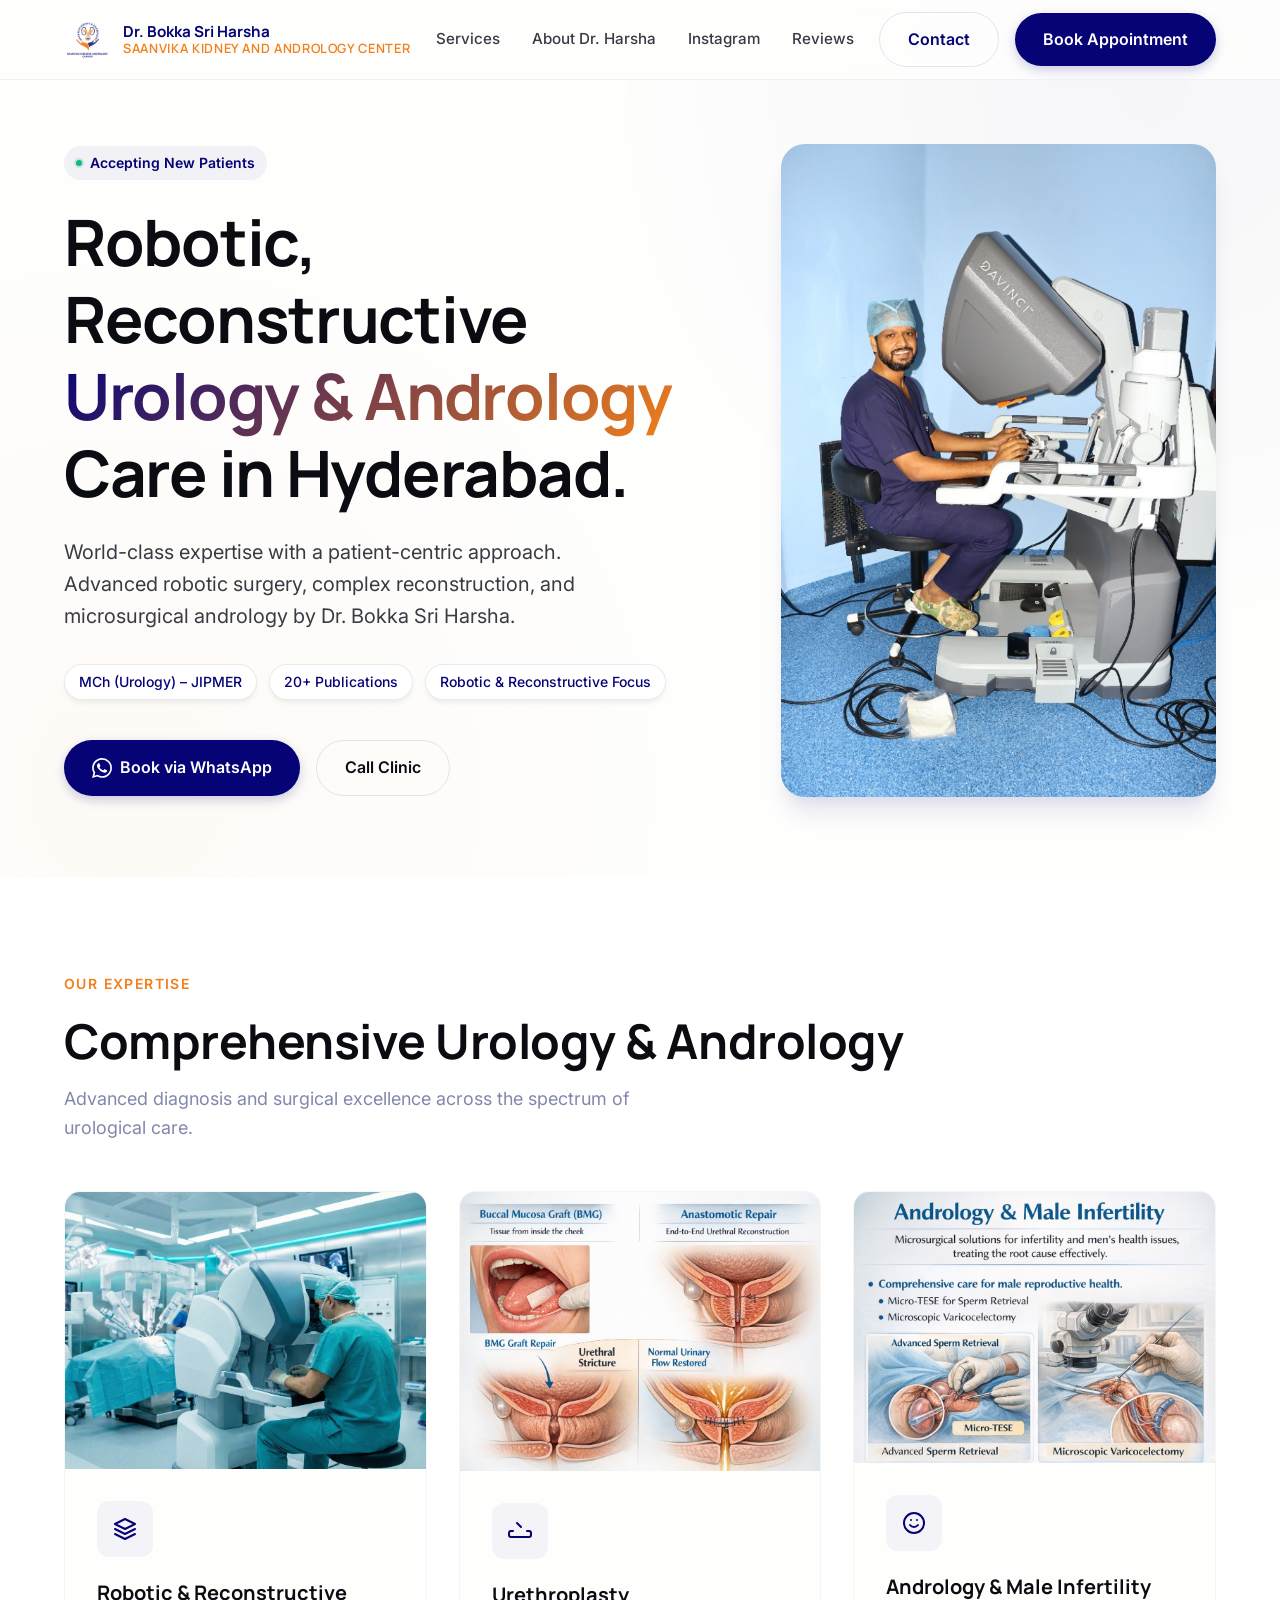
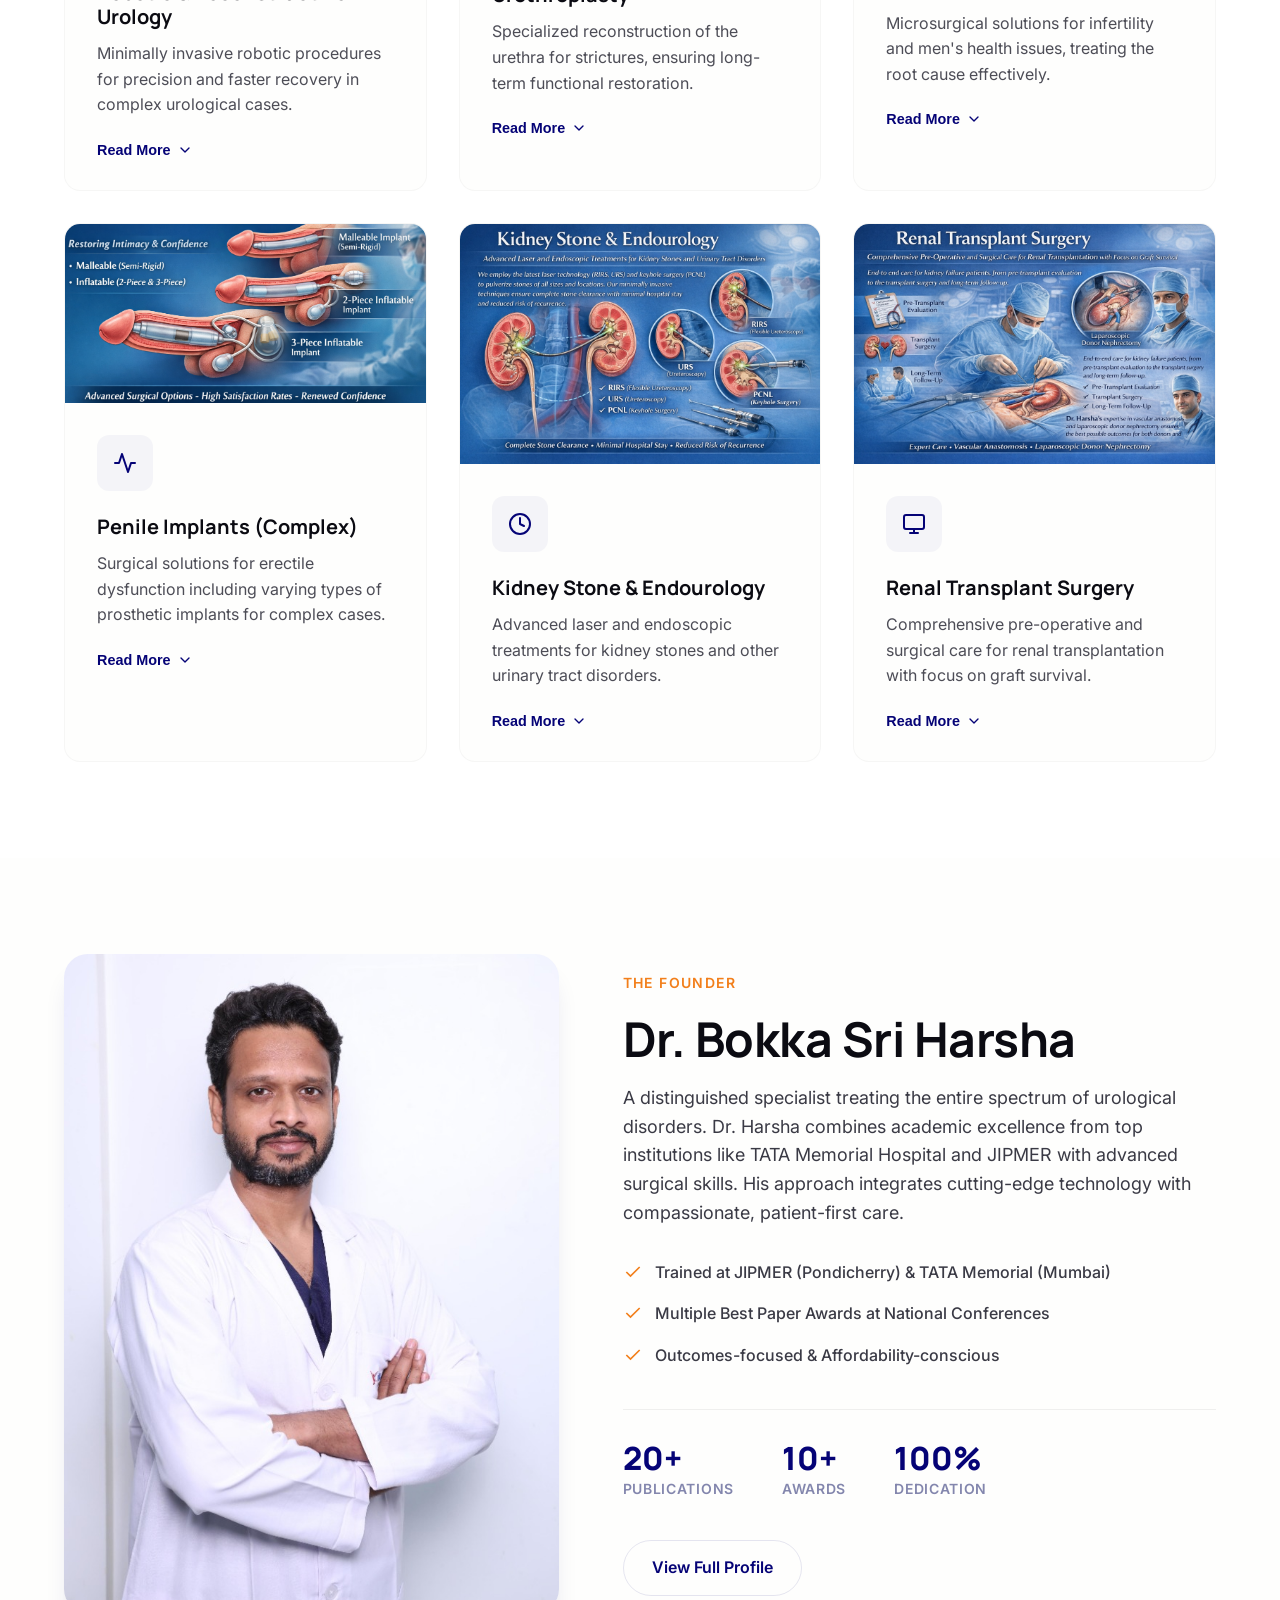
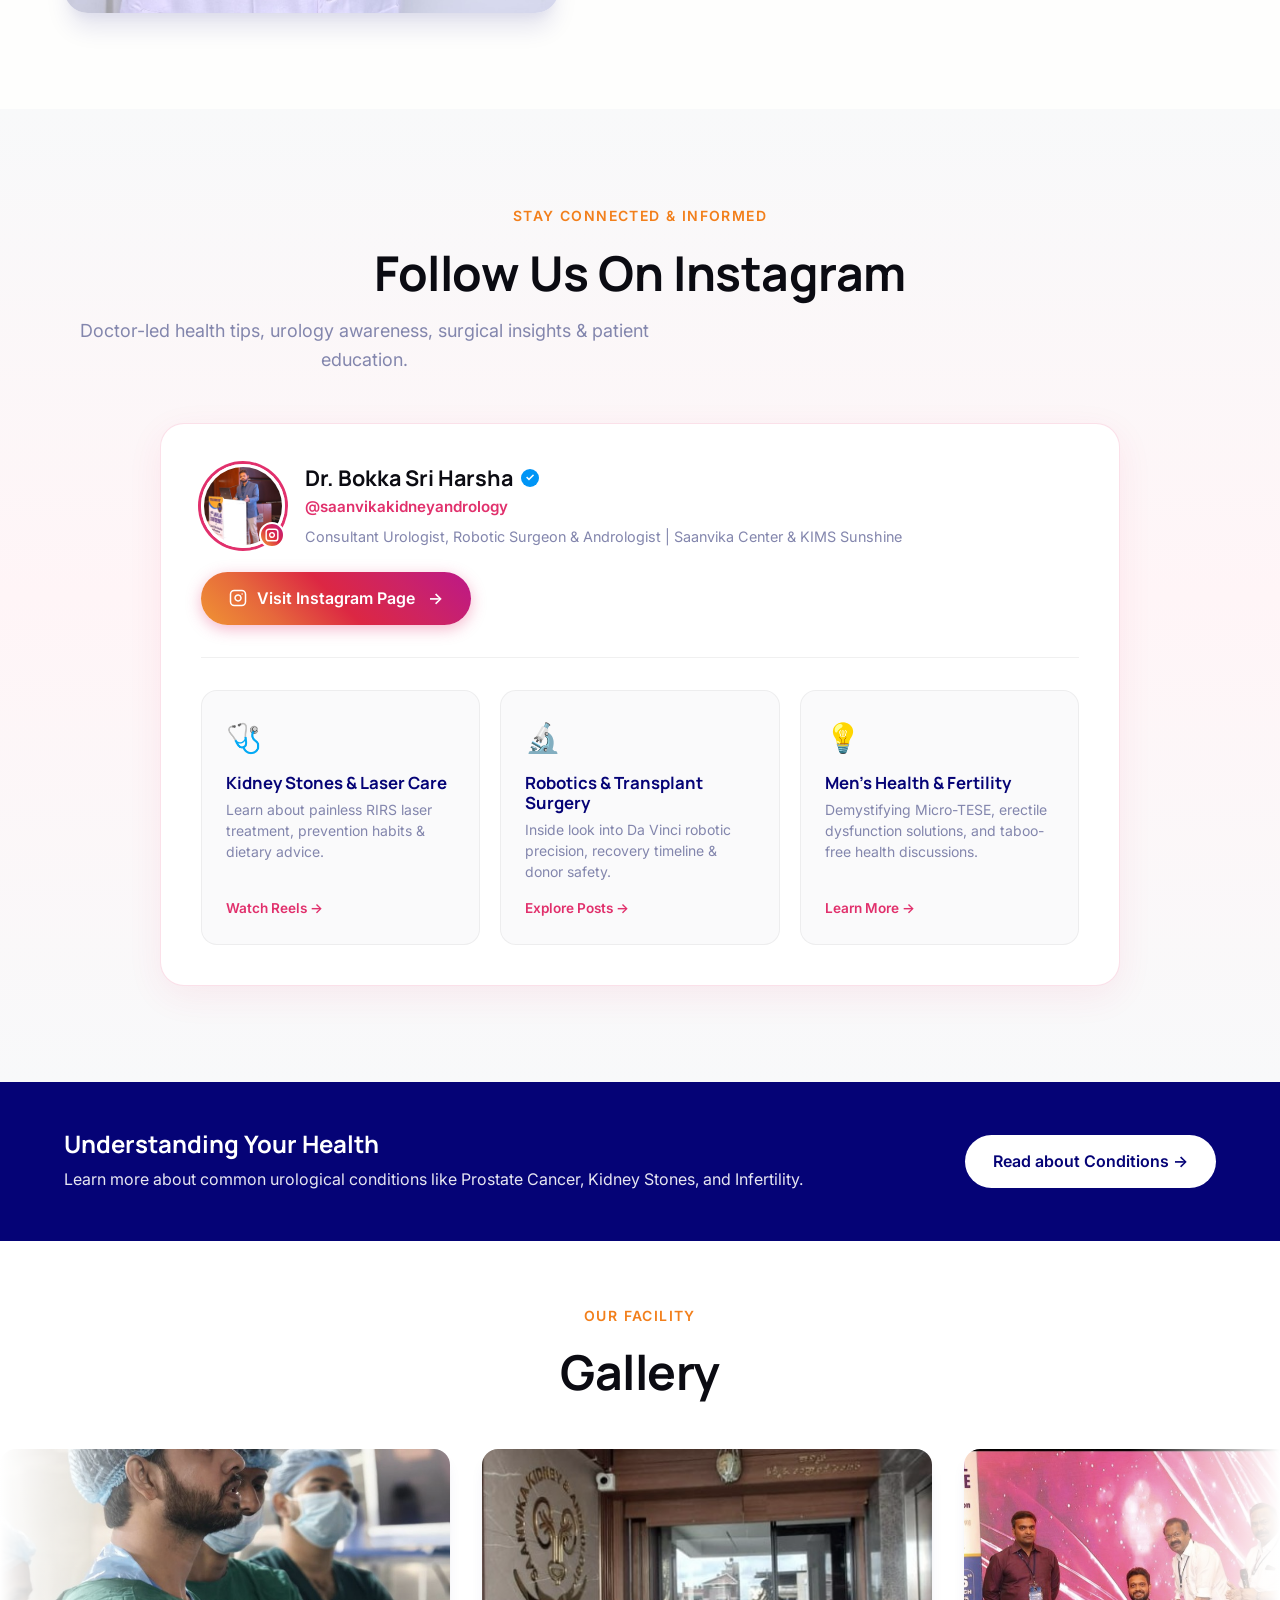
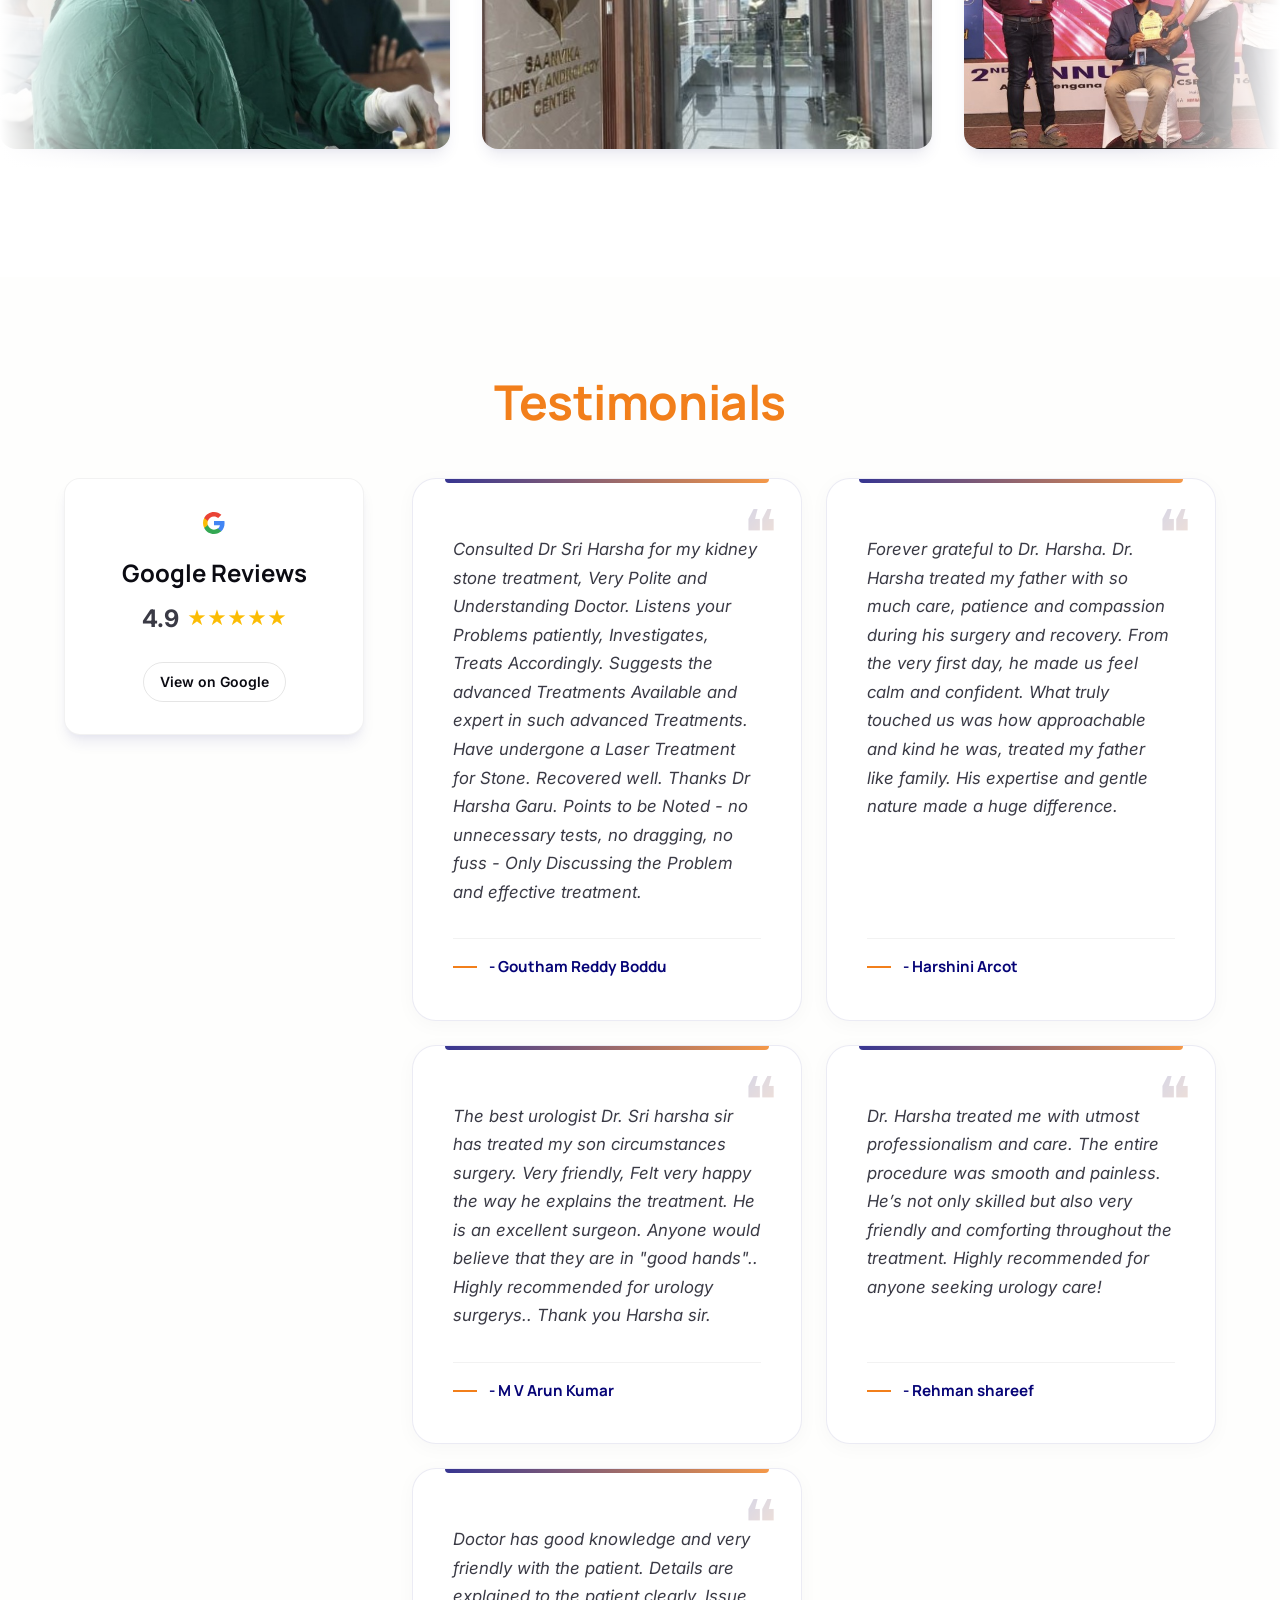
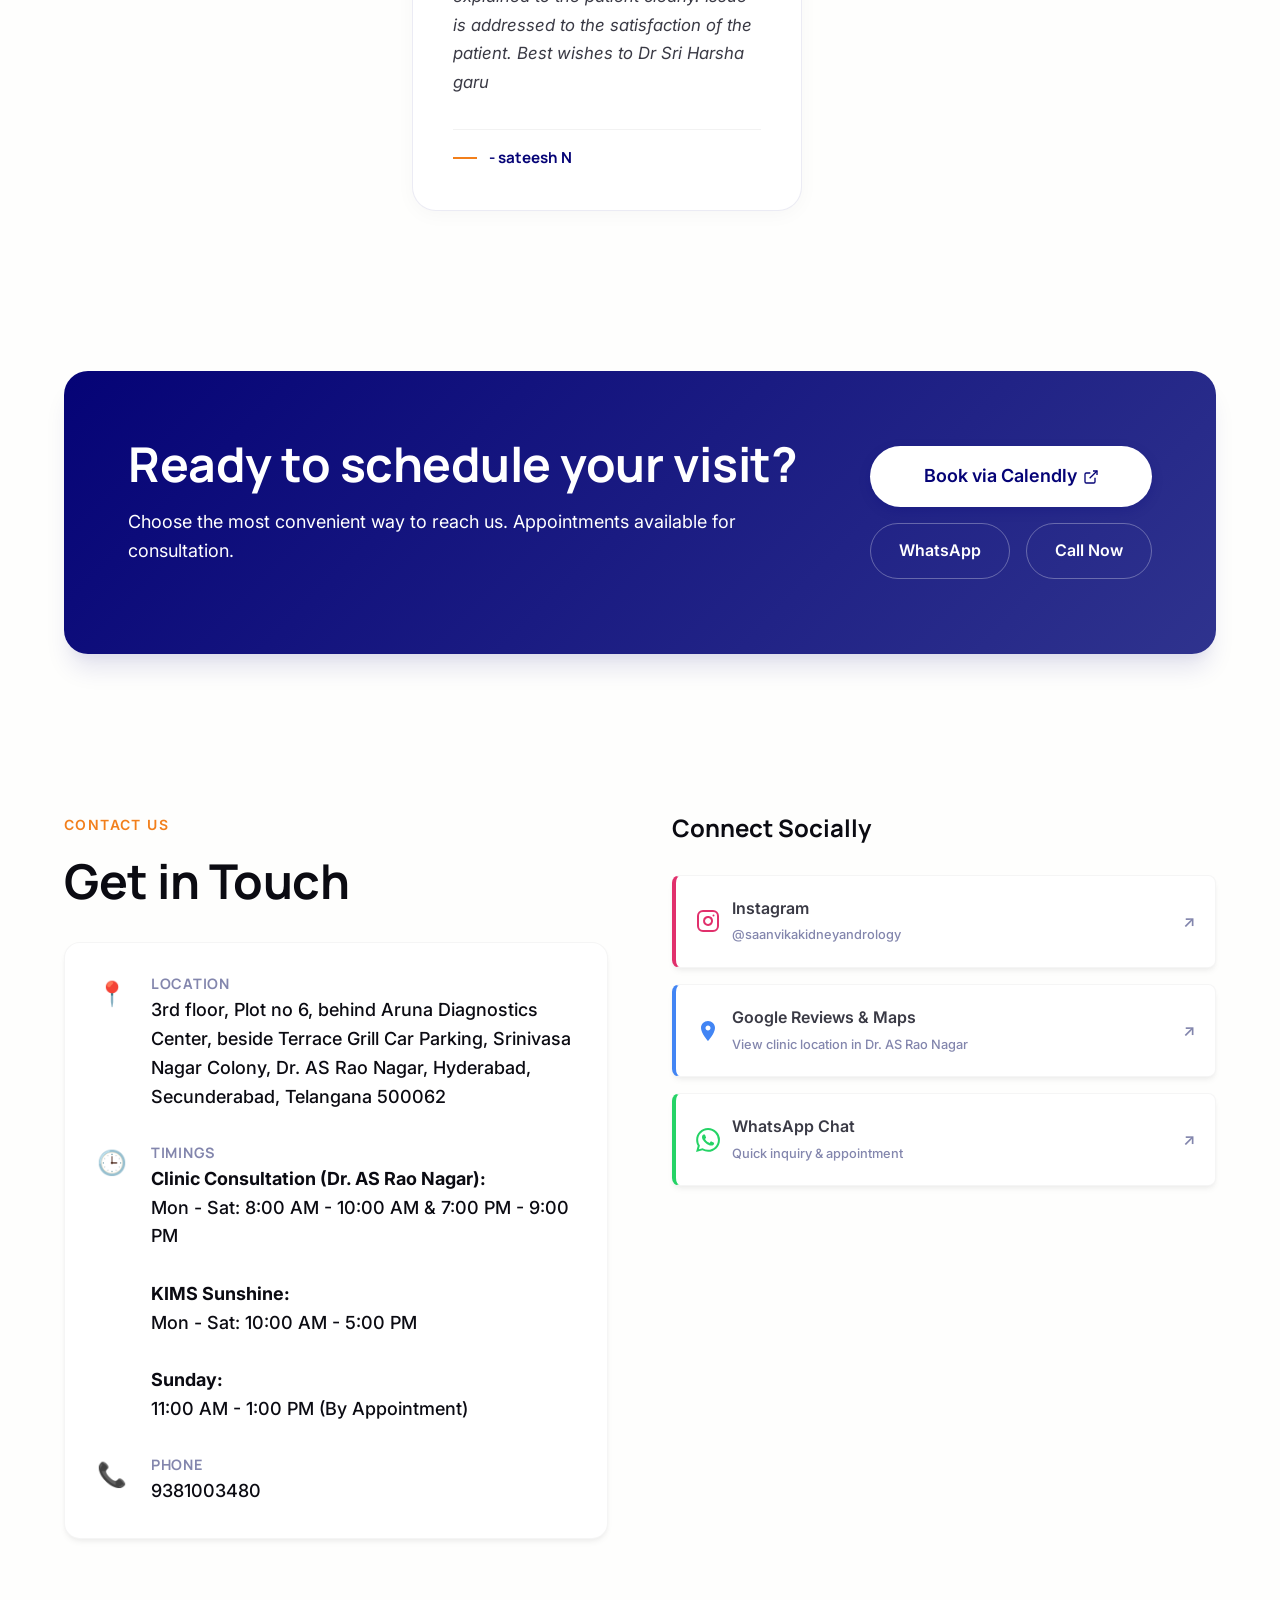
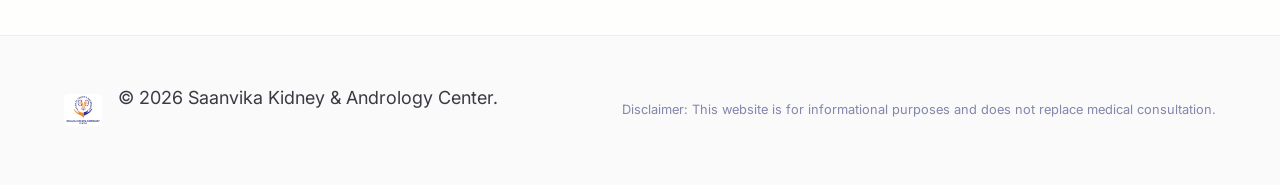
==== commit 2d8239a6: "Update clinic consultation location name to Dr. AS Rao Nagar" ====
--- a/index.html
+++ b/index.html
@@ -644,7 +644,7 @@
                             <div>
                                 <h4>Location</h4>
                                 <p id="address-placeholder">3rd floor, Plot no 6, behind Aruna Diagnostics Center,
-                                    beside Terrace Grill Car Parking, Srinivasa Nagar Colony, Kapra, A. S. Rao Nagar,
+                                    beside Terrace Grill Car Parking, Srinivasa Nagar Colony, Dr. AS Rao Nagar,
                                     Hyderabad, Secunderabad, Telangana 500062</p>
                             </div>
                         </div>
@@ -652,7 +652,7 @@
                             <span class="c-icon">🕒</span>
                             <div>
                                 <h4>Timings</h4>
-                                <p id="timings-placeholder"><strong>Clinic Consultation (Kapra):</strong><br>Mon - Sat: 8:00 AM - 10:00 AM & 7:00 PM - 9:00 PM<br><br><strong>KIMS Sunshine:</strong><br>Mon - Sat: 10:00 AM - 5:00 PM<br><br><strong>Sunday:</strong><br>11:00 AM - 1:00 PM (By Appointment)</p>
+                                <p id="timings-placeholder"><strong>Clinic Consultation (Dr. AS Rao Nagar):</strong><br>Mon - Sat: 8:00 AM - 10:00 AM & 7:00 PM - 9:00 PM<br><br><strong>KIMS Sunshine:</strong><br>Mon - Sat: 10:00 AM - 5:00 PM<br><br><strong>Sunday:</strong><br>11:00 AM - 1:00 PM (By Appointment)</p>
                             </div>
                         </div>
                         <div class="c-item">
@@ -695,7 +695,7 @@
                                 </svg>
                                 <div>
                                     <span class="s-name" style="display: block;">Google Reviews & Maps</span>
-                                    <span style="font-size: 0.8rem; color: var(--color-slate); font-weight: 500;">View clinic location & ratings</span>
+                                    <span style="font-size: 0.8rem; color: var(--color-slate); font-weight: 500;">View clinic location in Dr. AS Rao Nagar</span>
                                 </div>
                             </div>
                             <span class="s-arrow">↗</span>
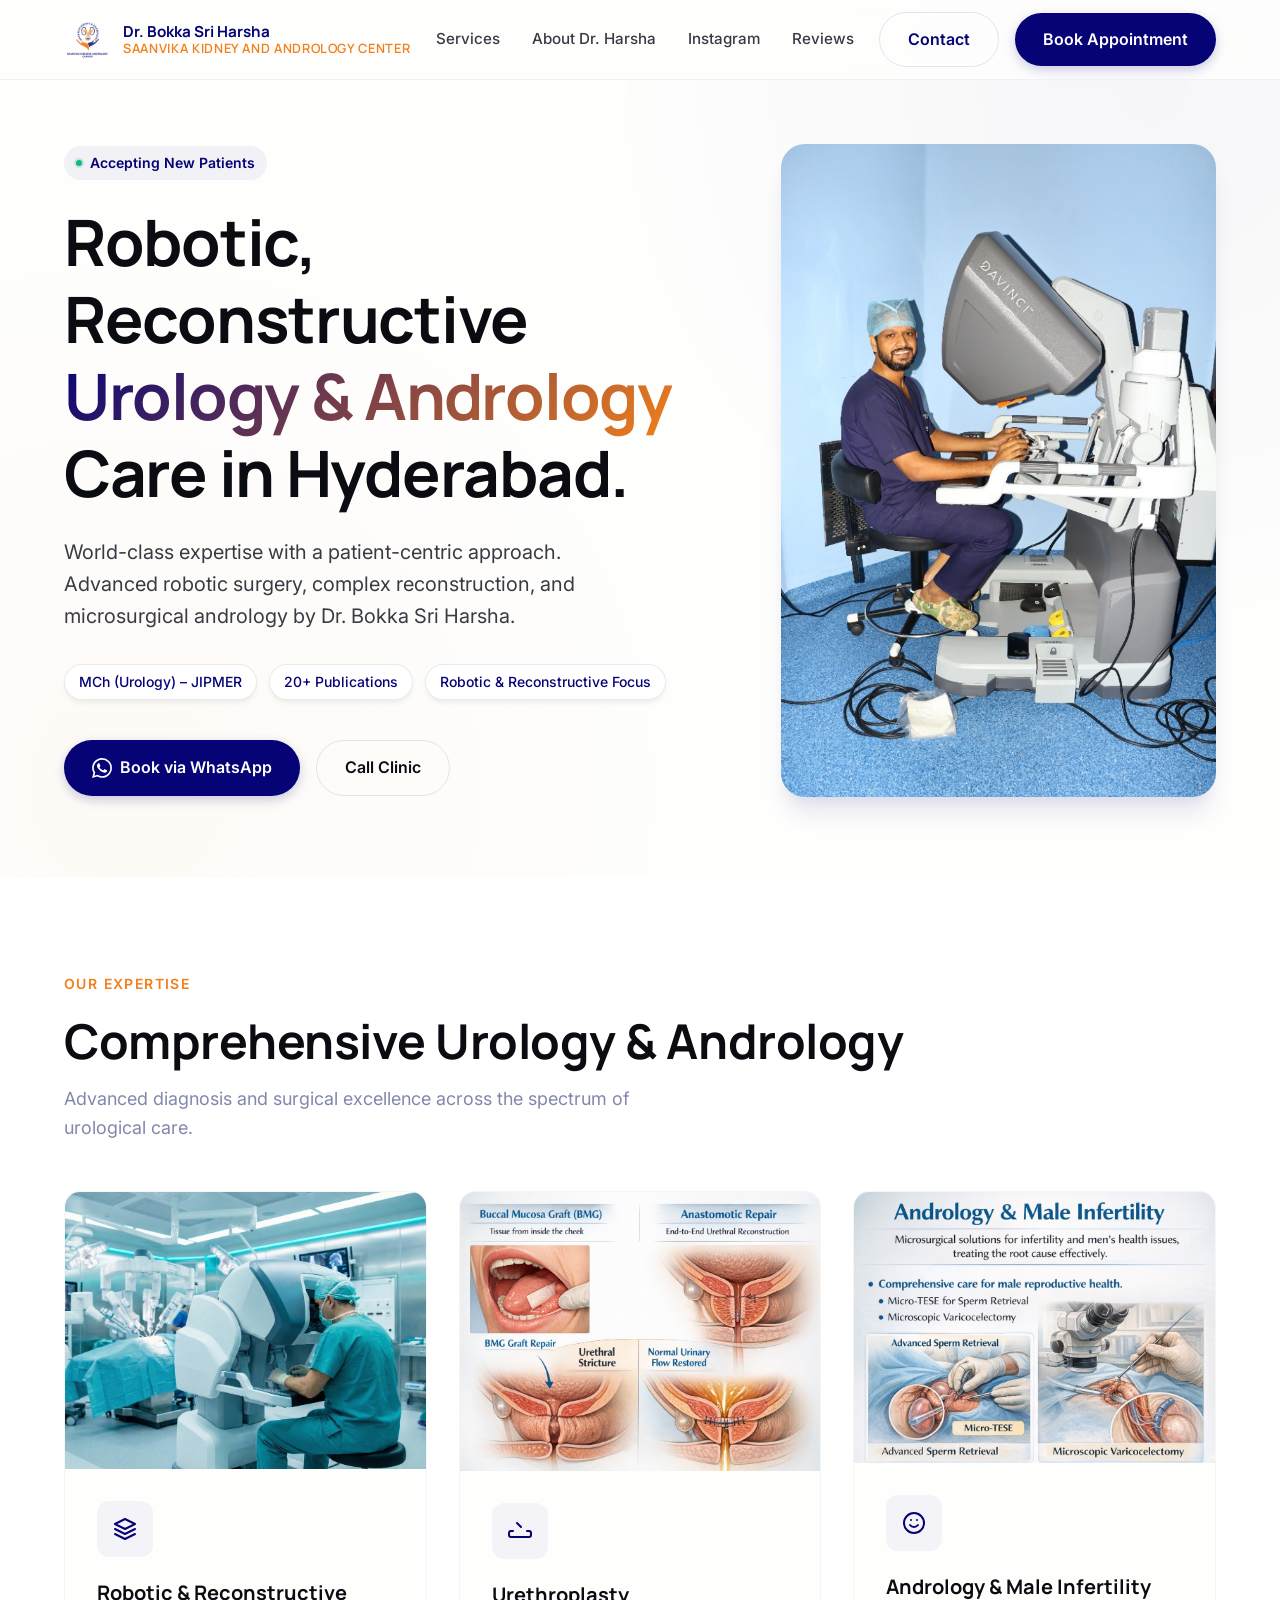
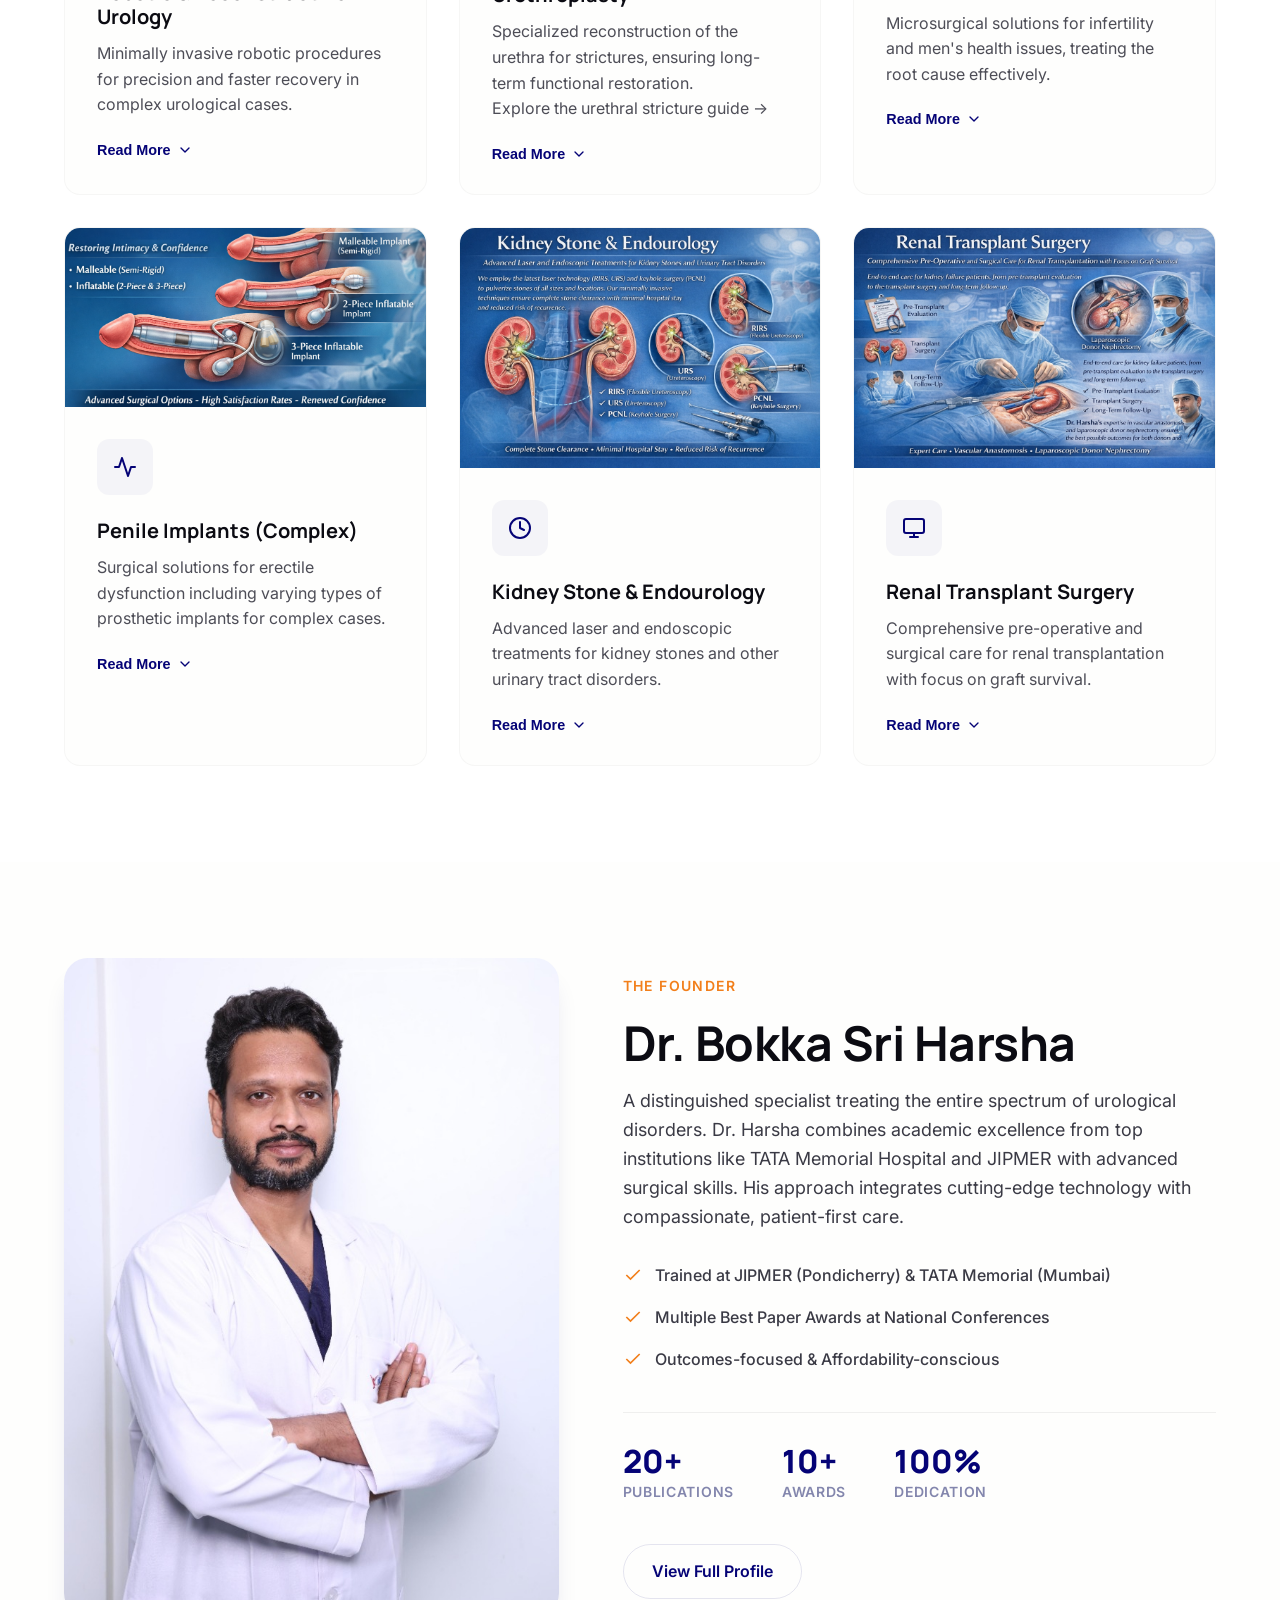
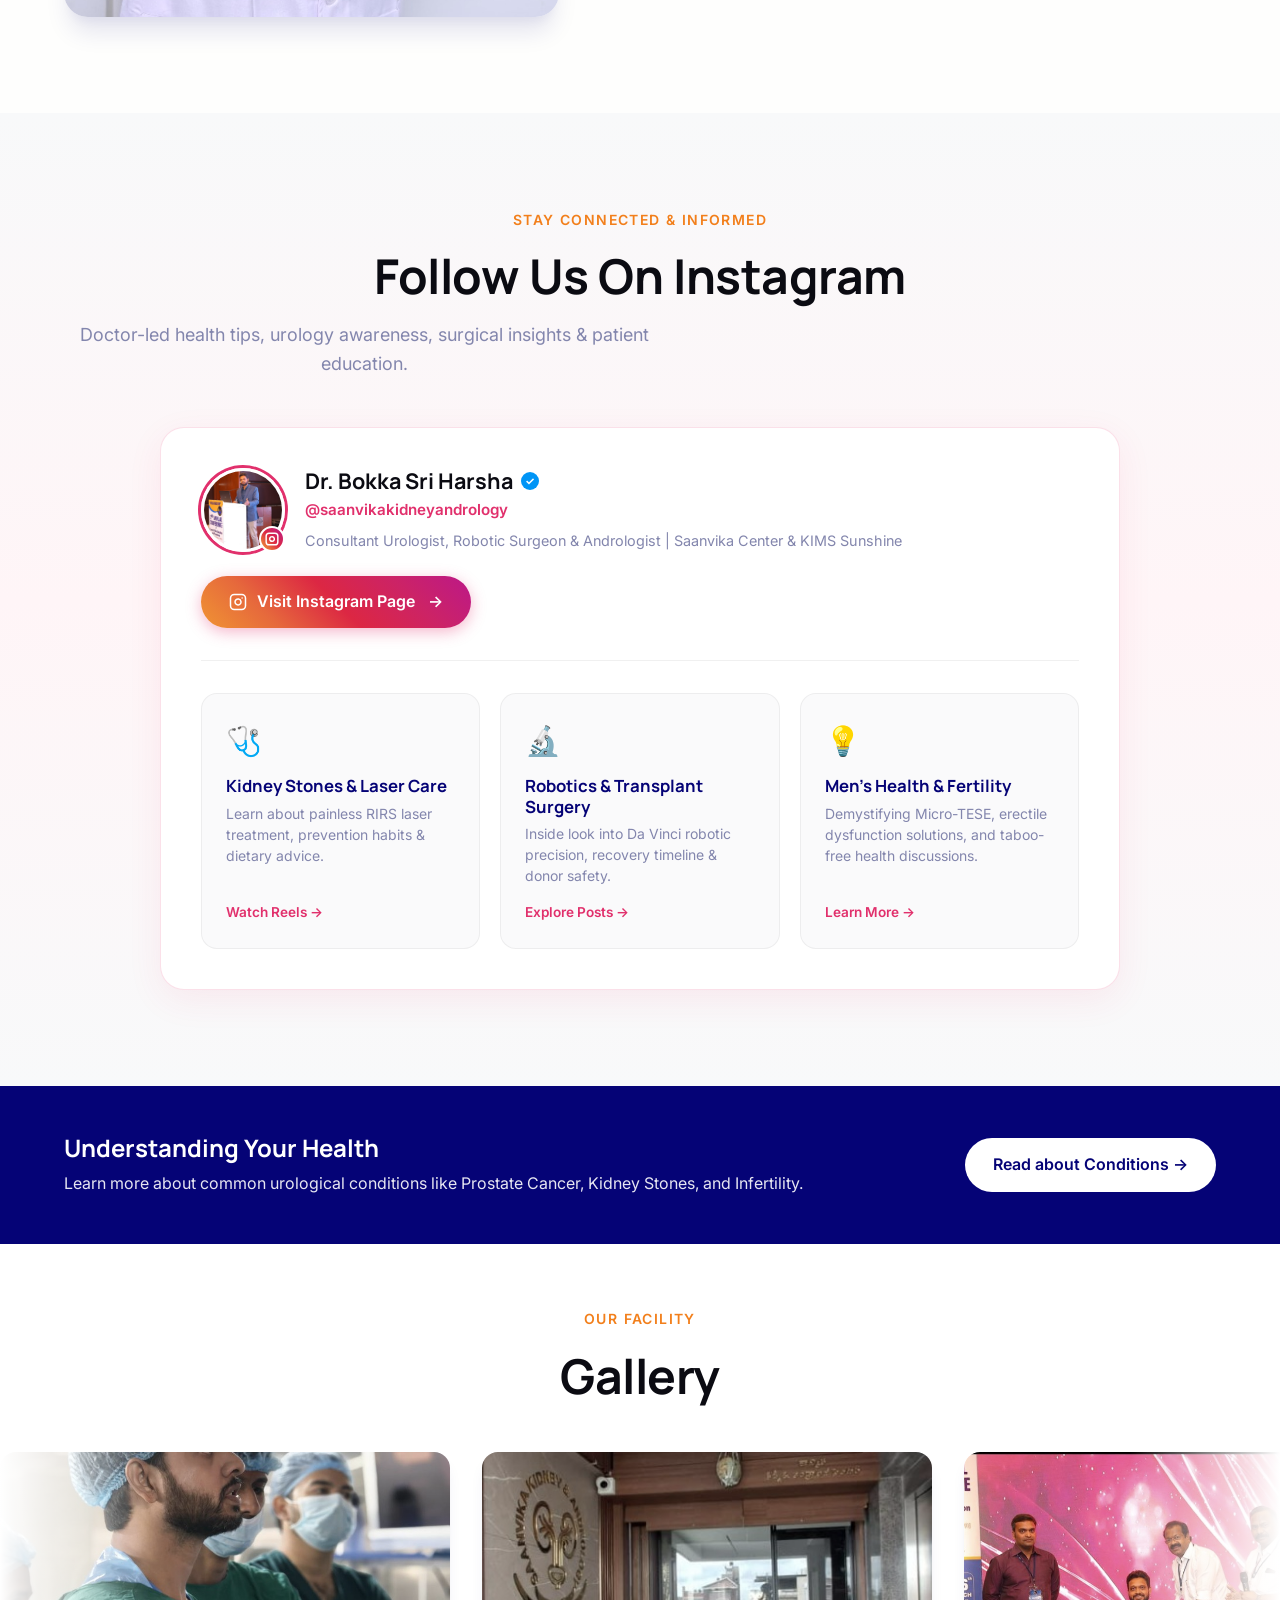
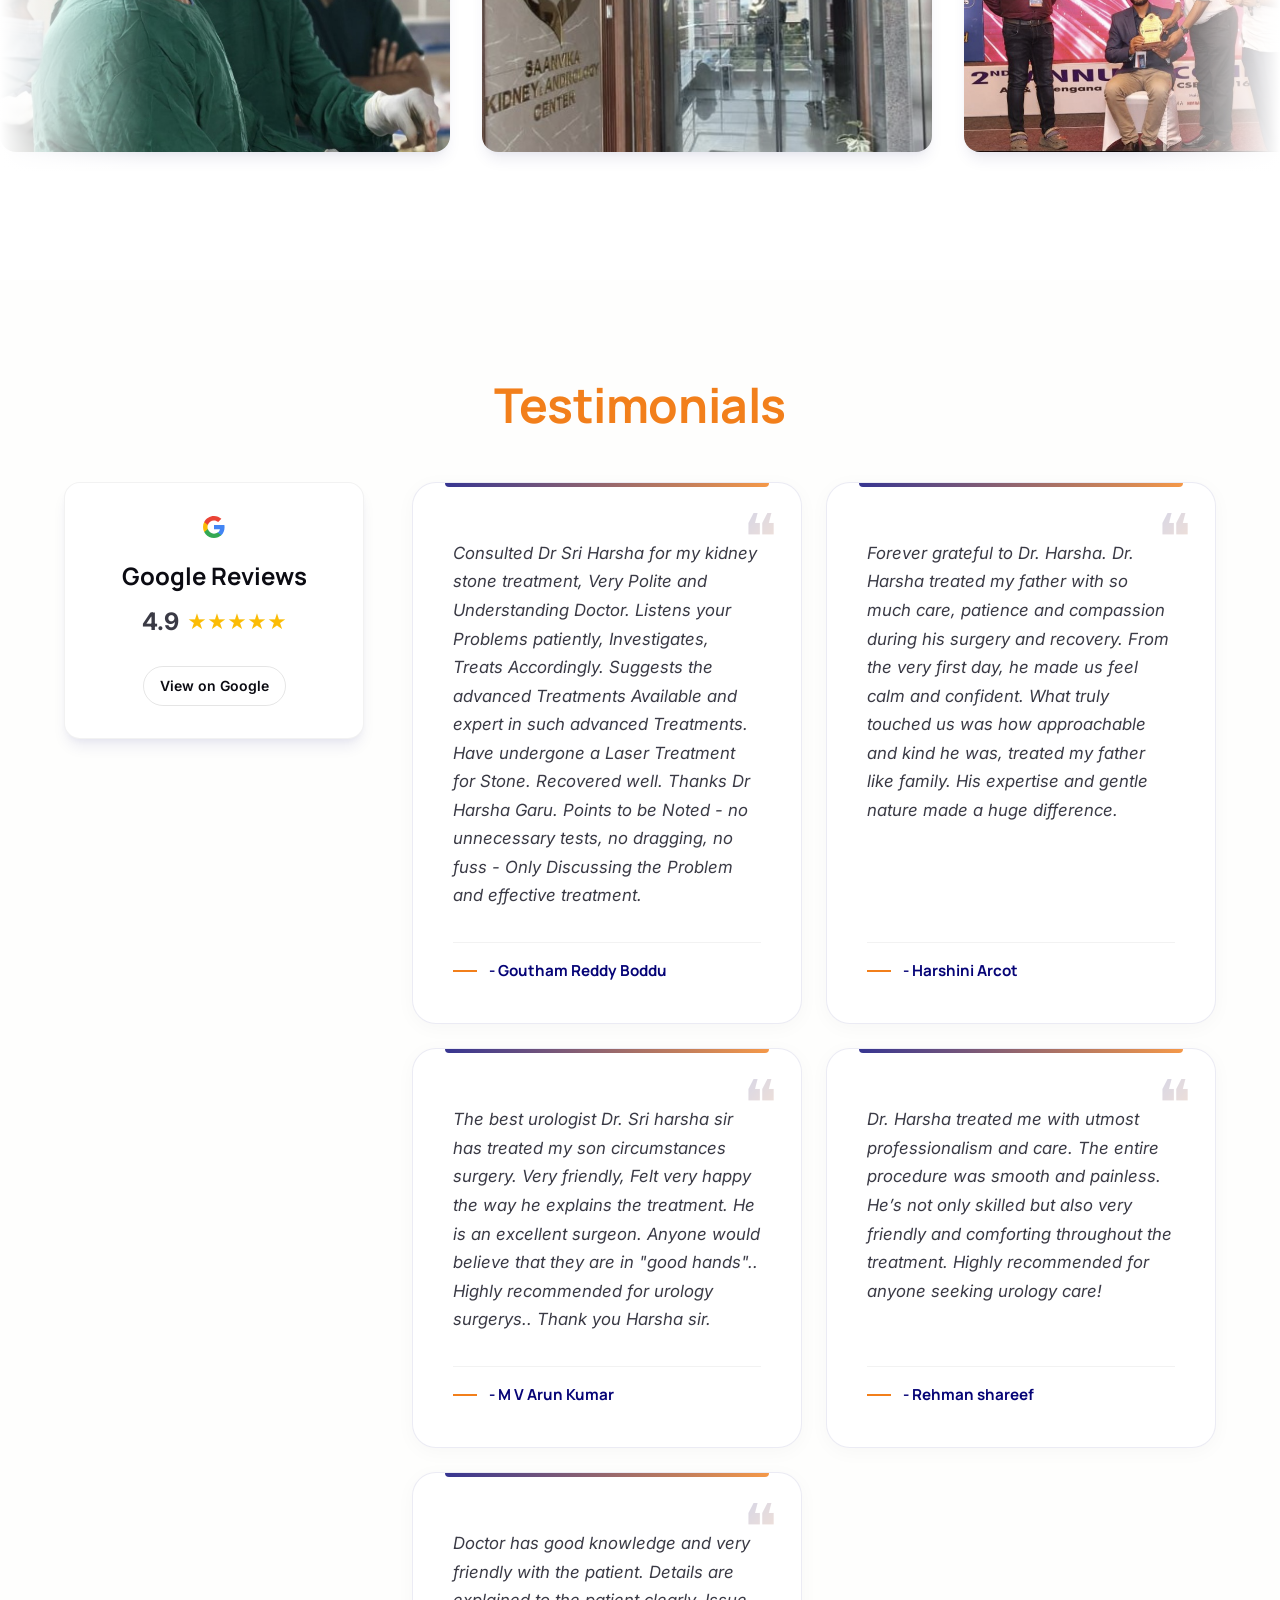
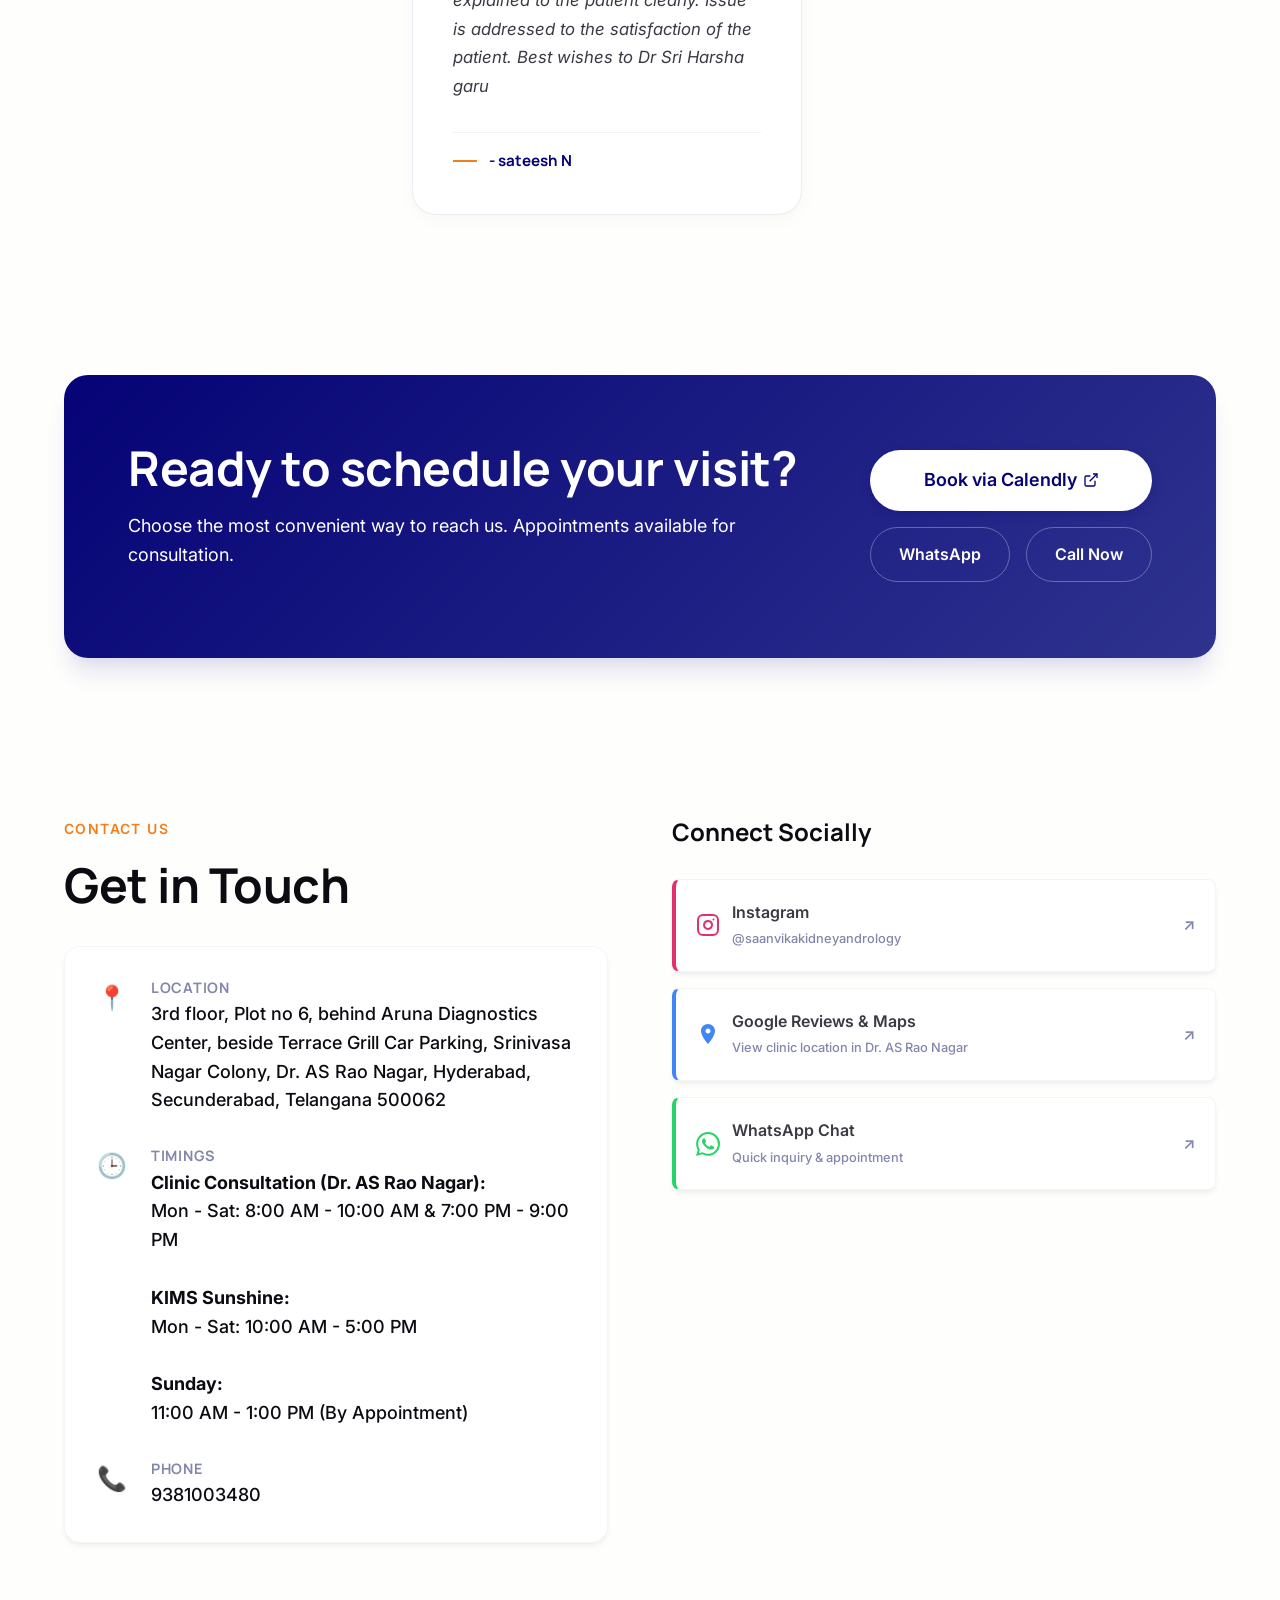
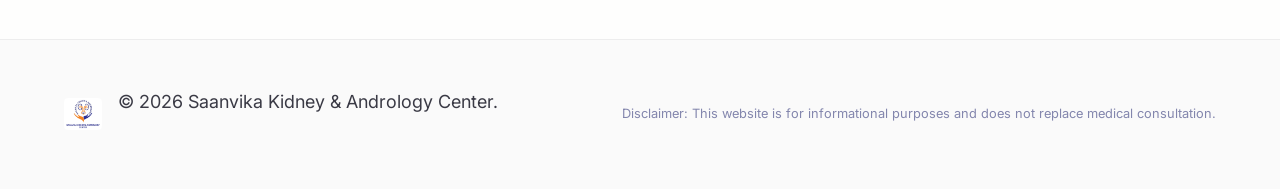
==== commit 869c4184: "Add urethral stricture patient guide" ====
--- a/index.html
+++ b/index.html
@@ -174,6 +174,7 @@
                                     restores normal urinary flow and improves quality of life, offering superior
                                     long-term results compared to repeated endoscopic cuts.</p>
                             </div>
+                            <p><a href="urethral-stricture.html">Explore the urethral stricture guide &rarr;</a></p>
                             <button class="service-toggle-btn">
                                 Read More
                                 <svg class="toggle-icon" width="16" height="16" viewBox="0 0 24 24" fill="none"
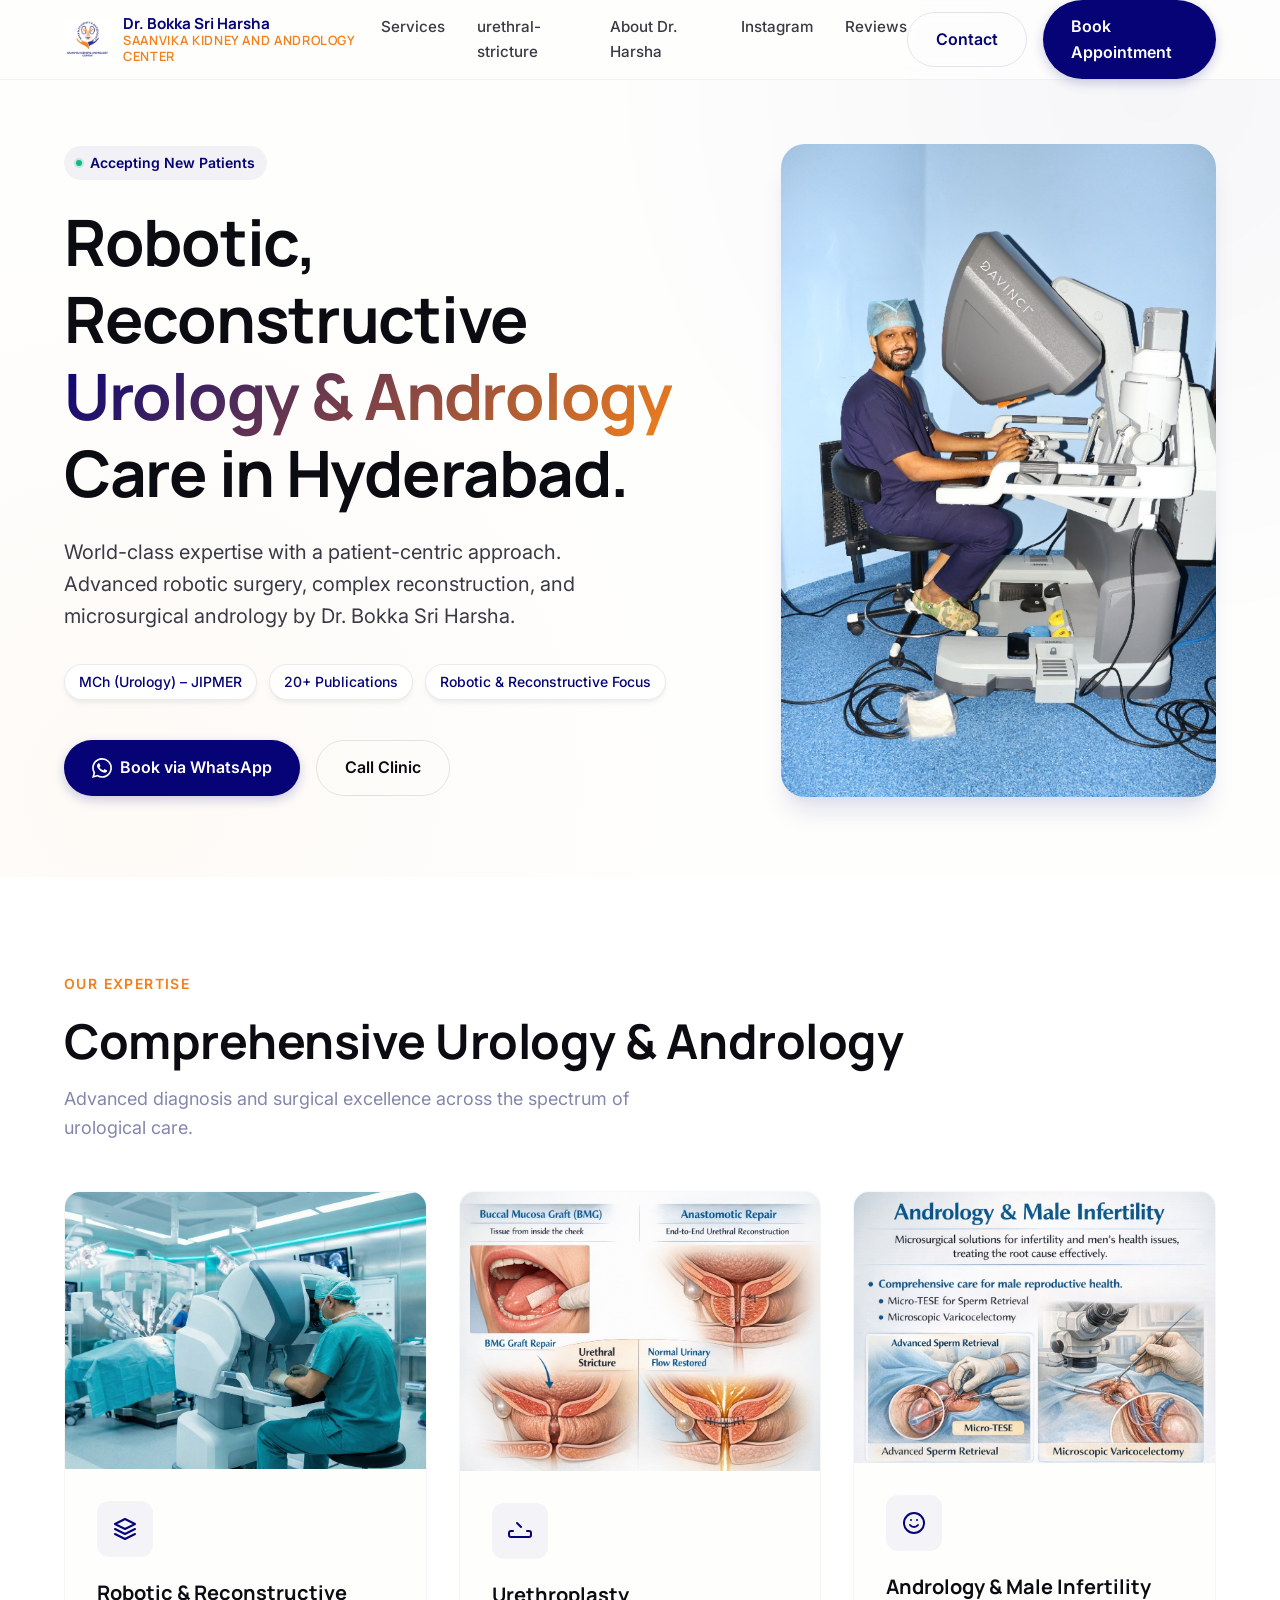
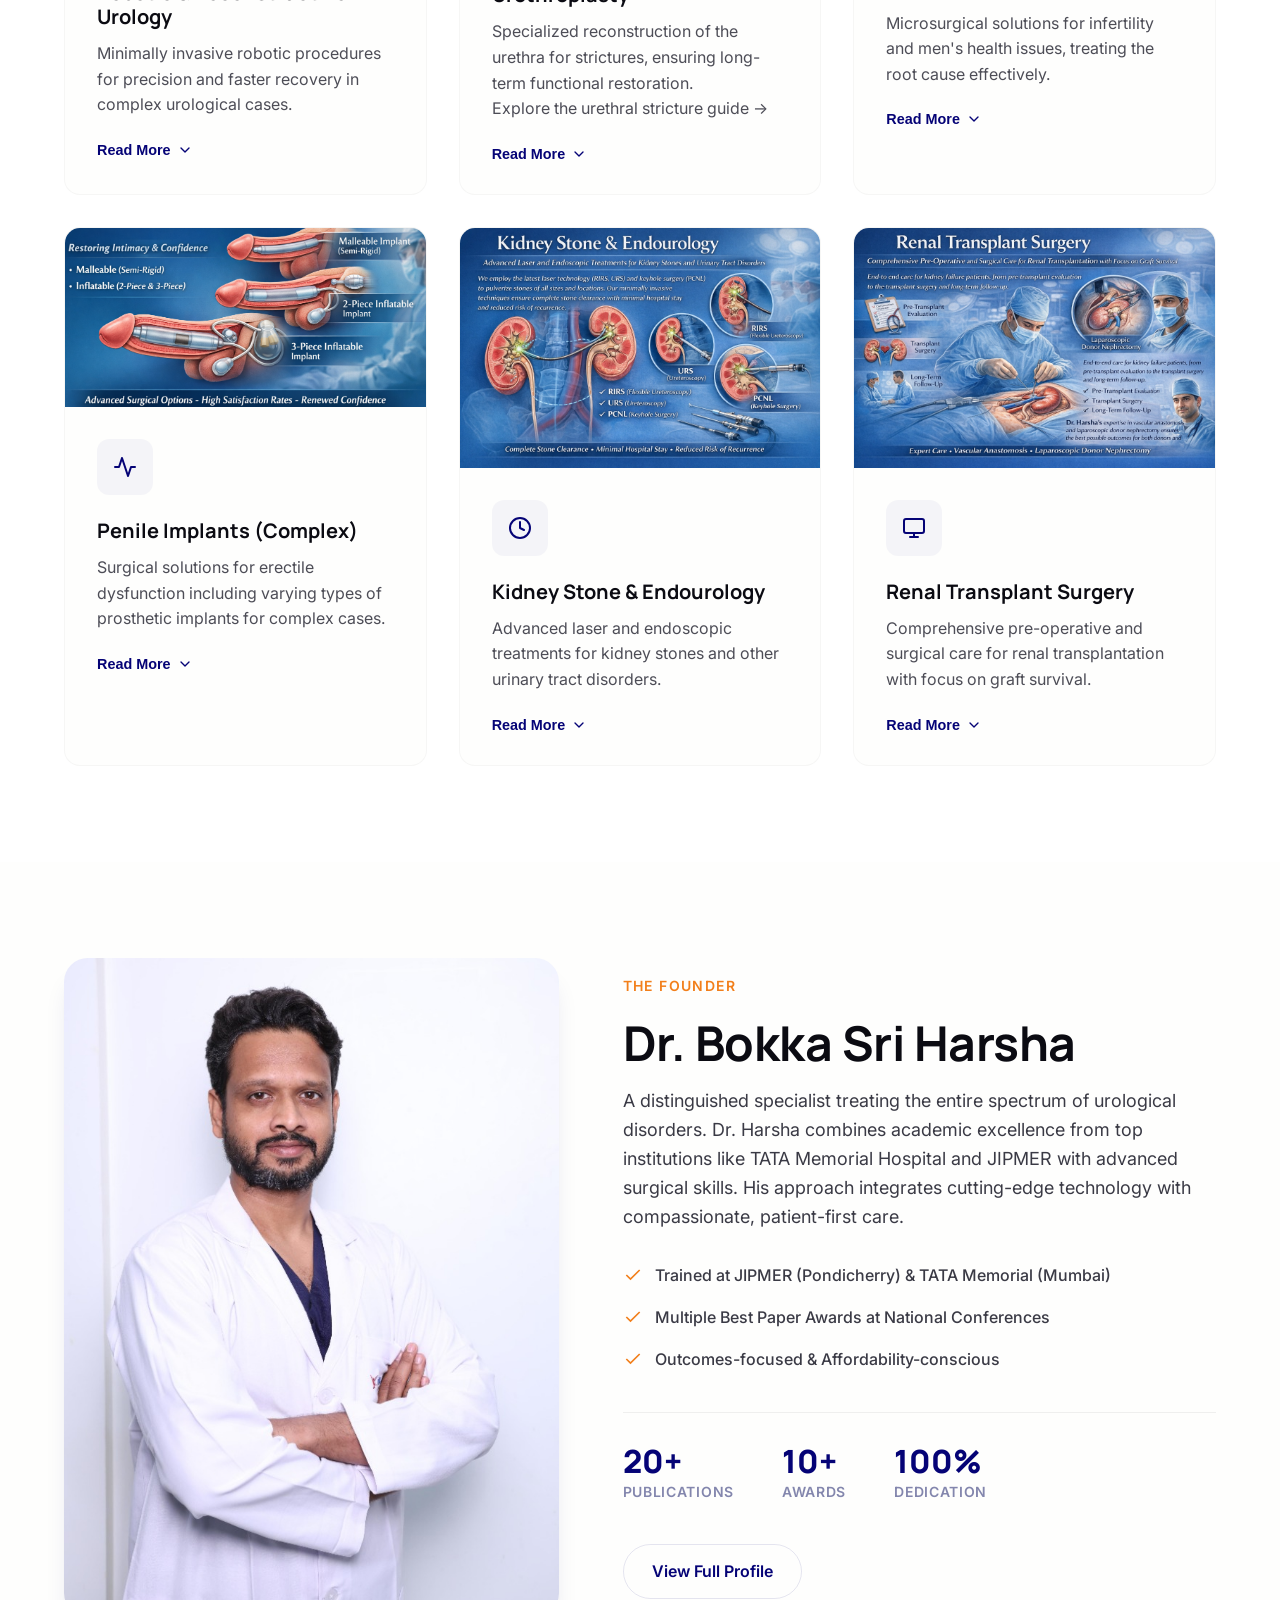
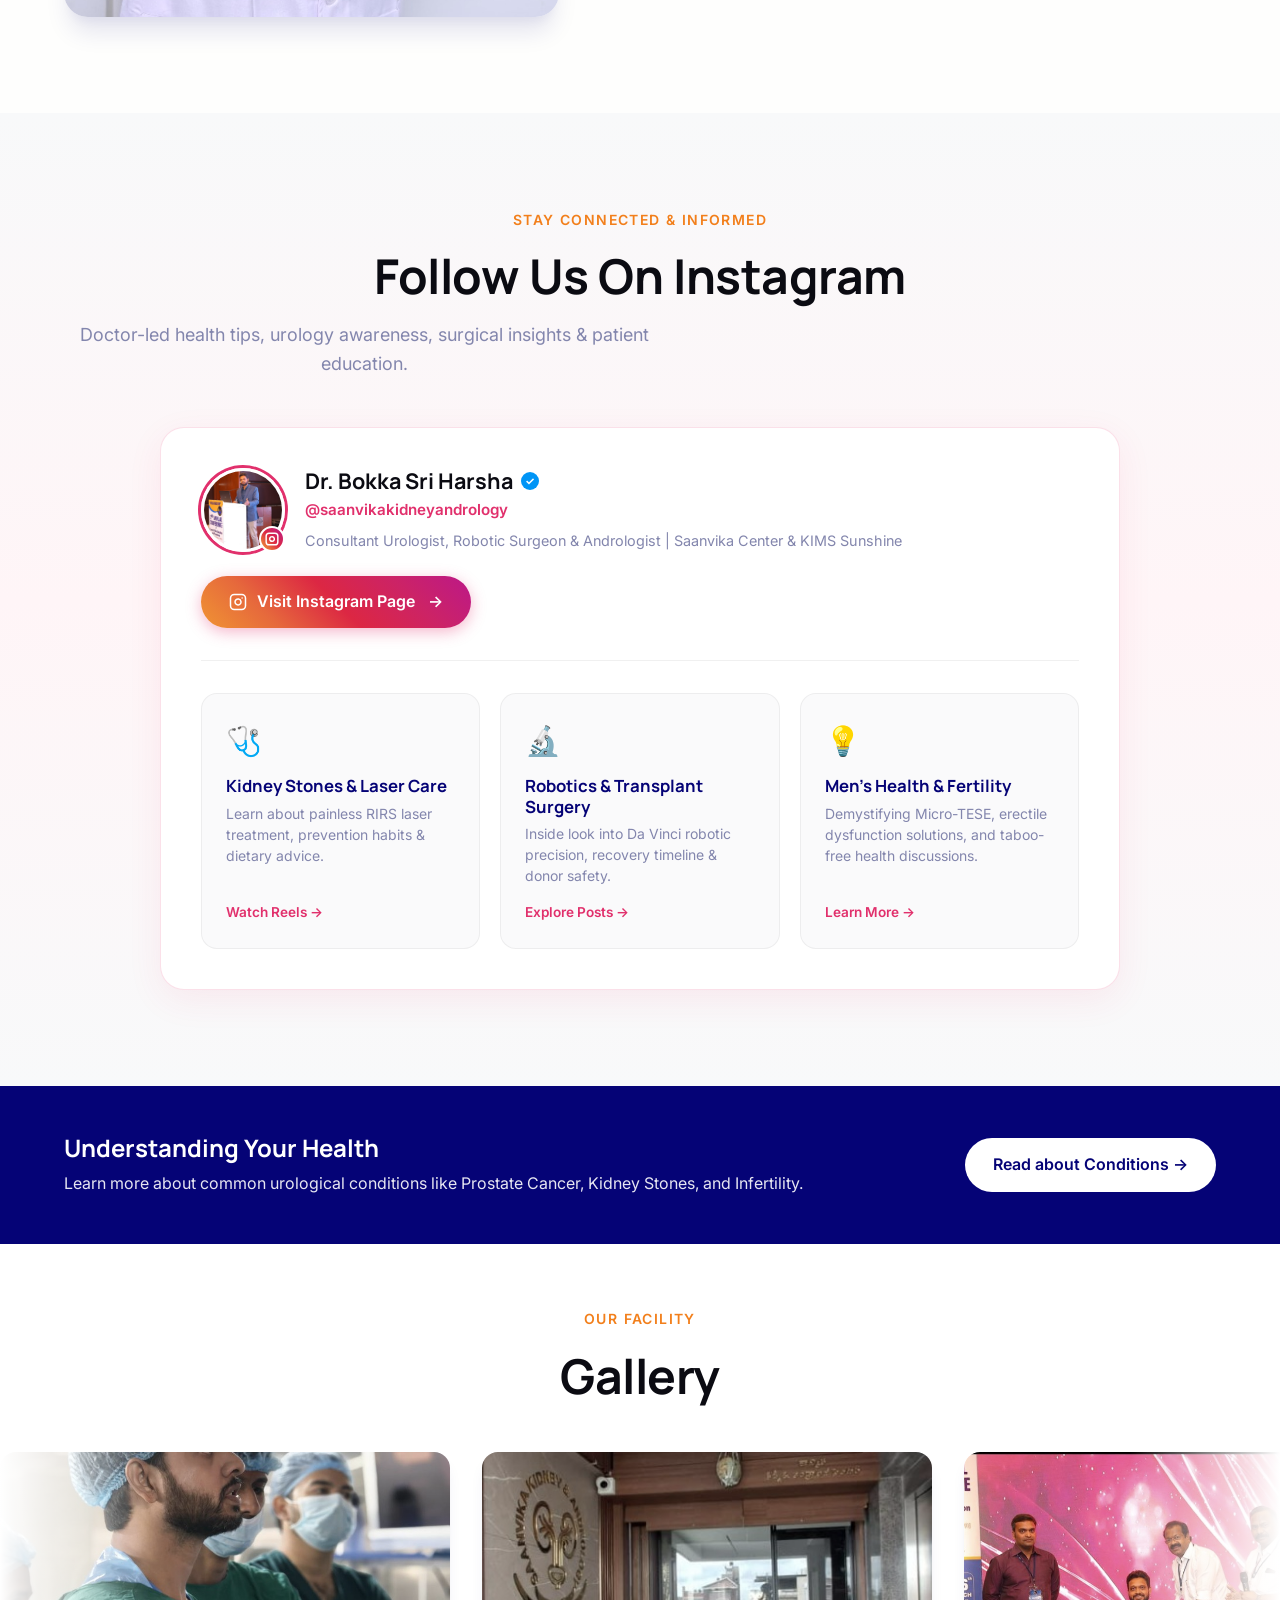
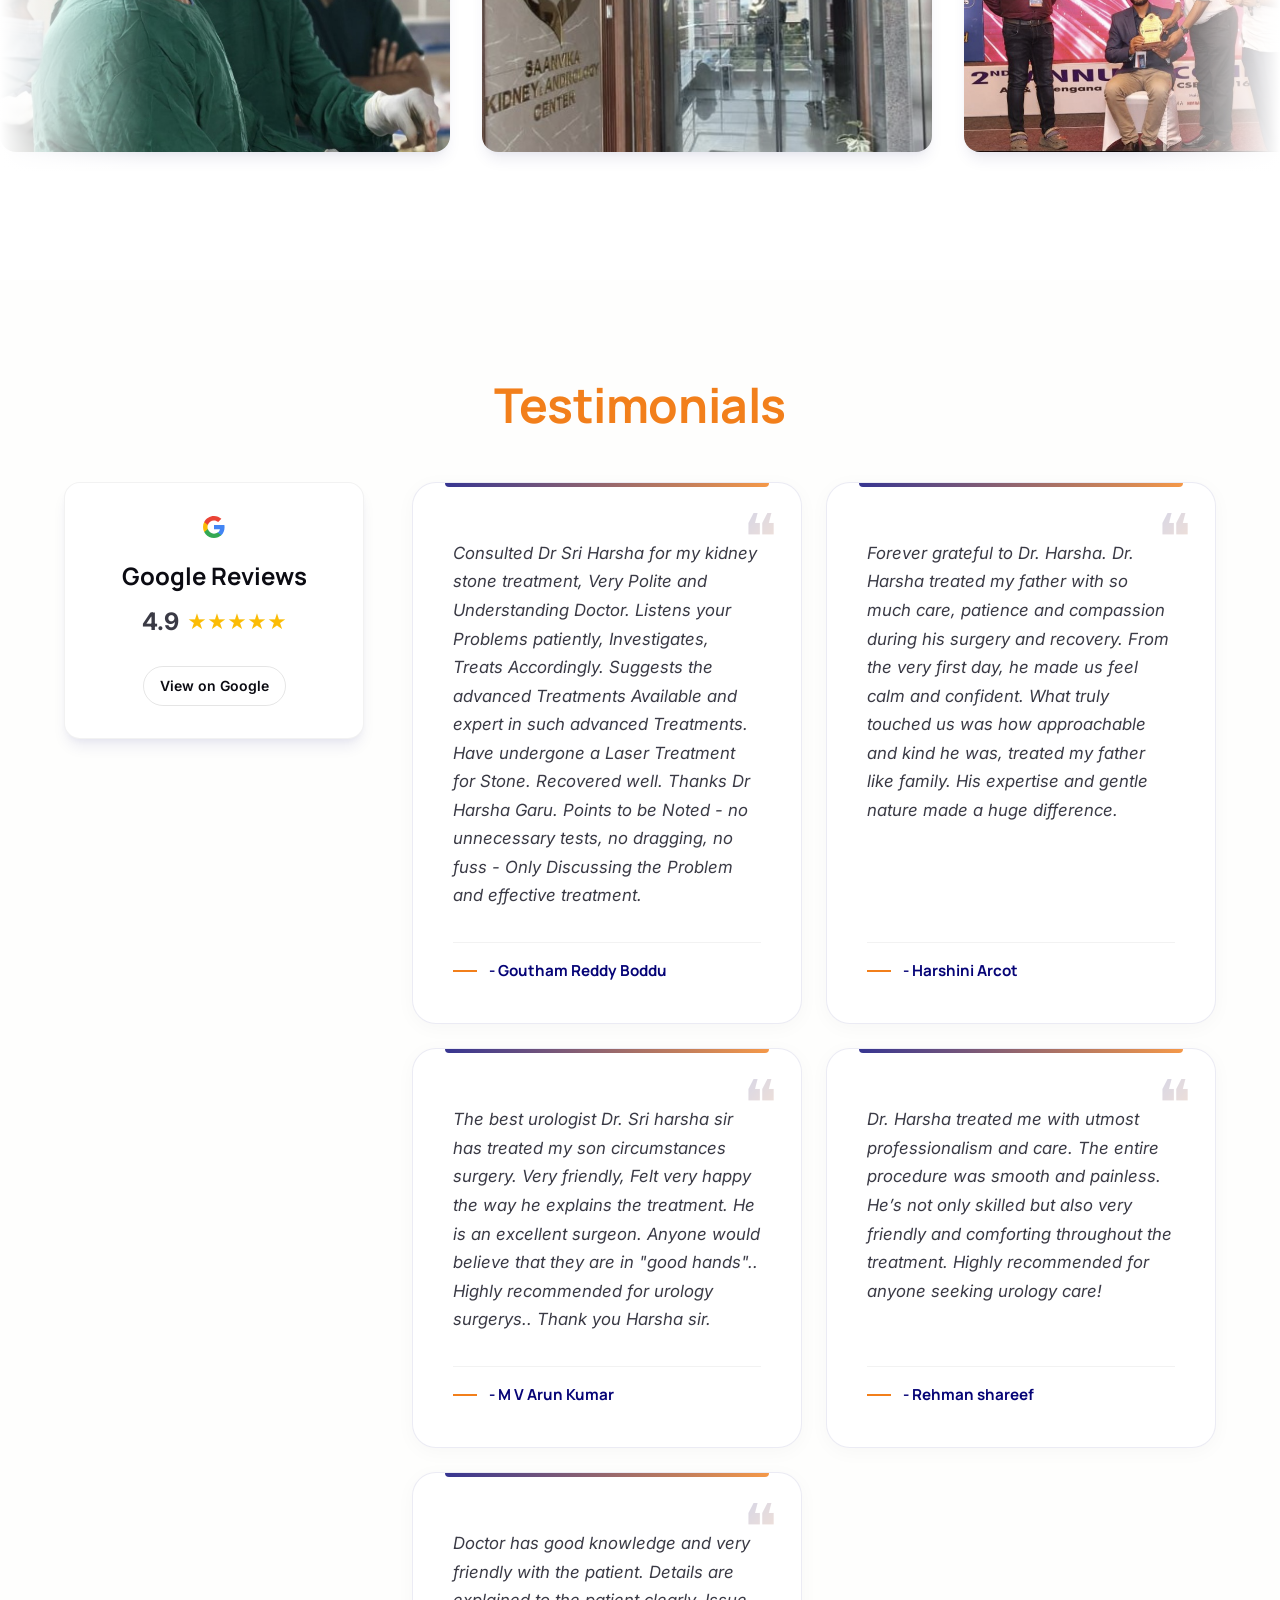
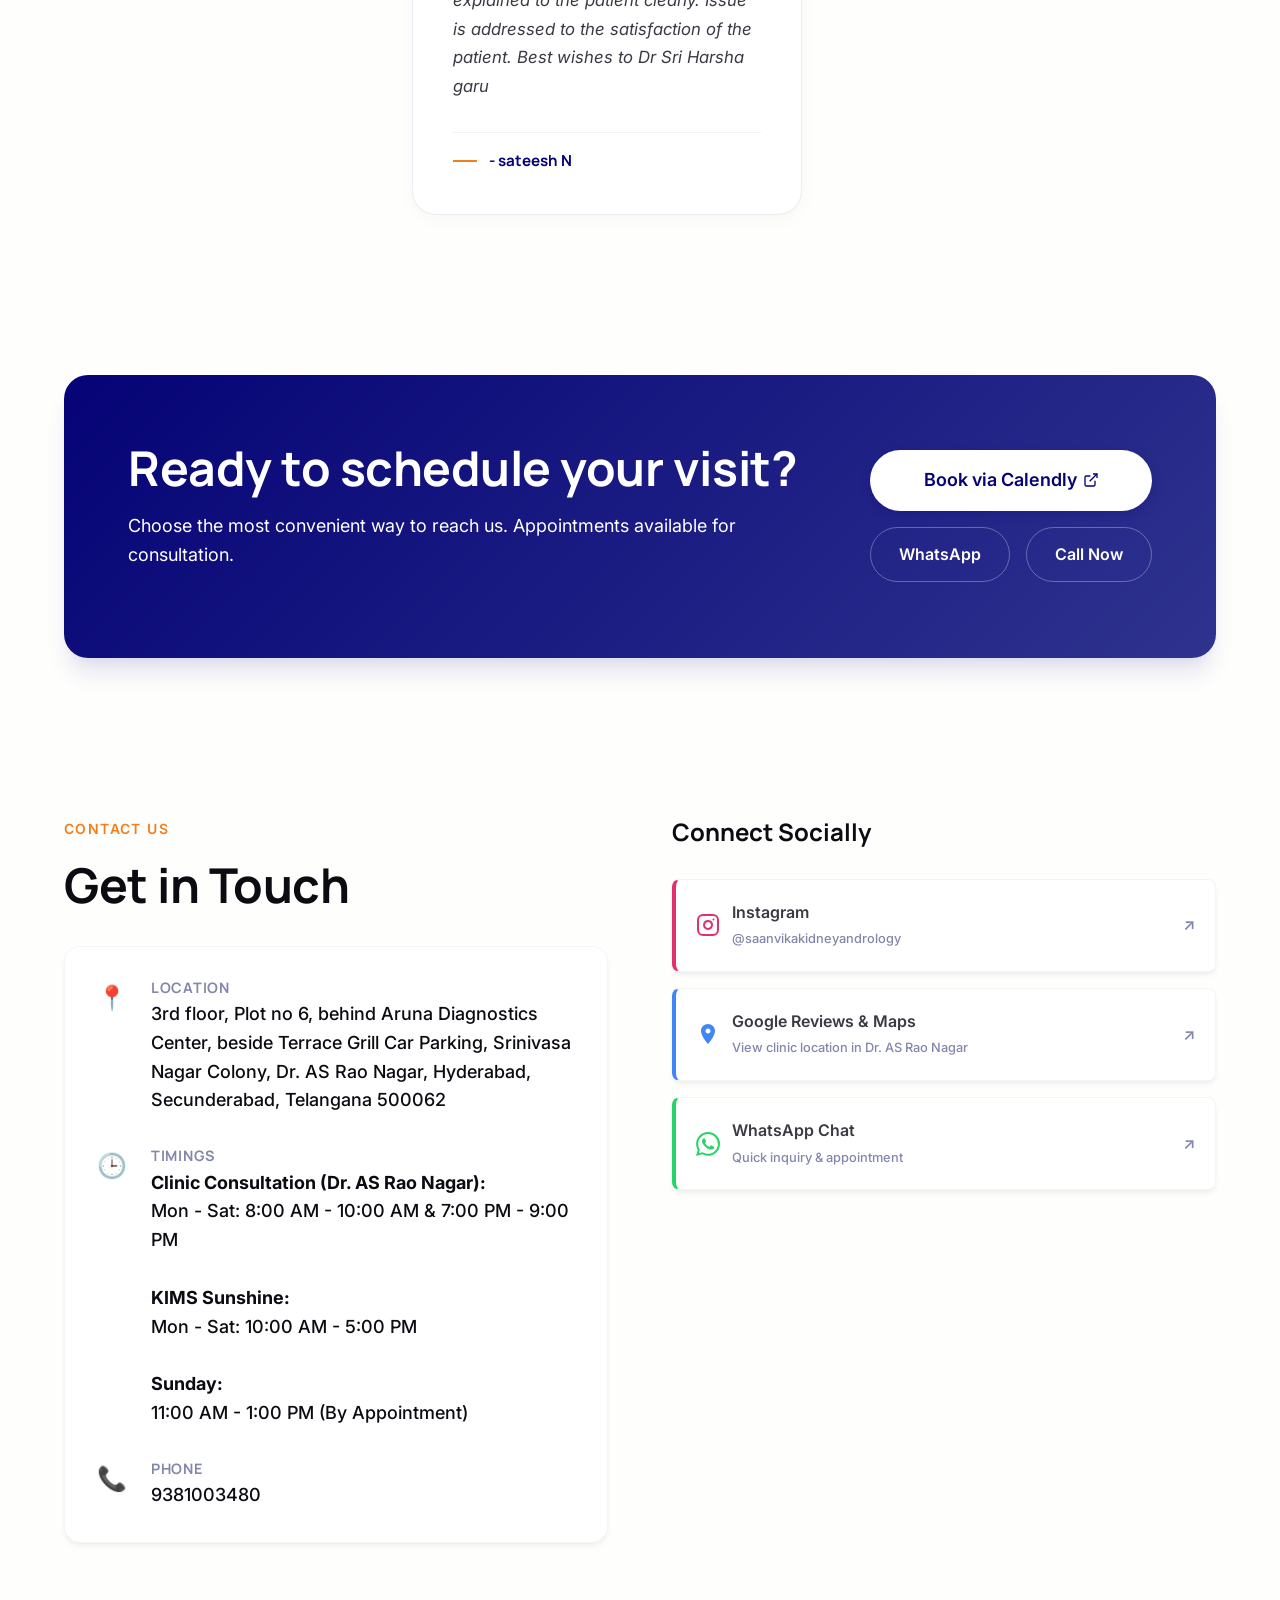
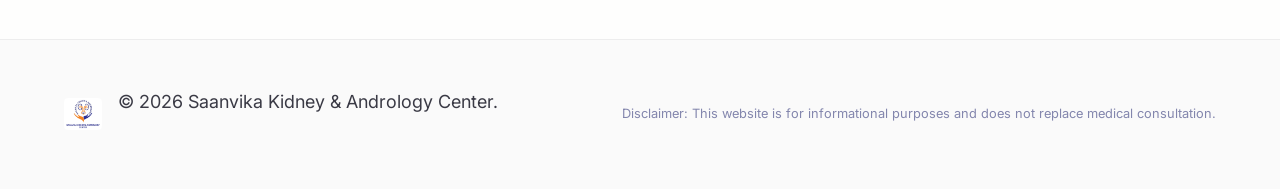
==== commit 99352dcb: "Link urethral stricture guide from homepage menu" ====
--- a/index.html
+++ b/index.html
@@ -37,6 +37,7 @@
 
             <div class="nav-links desktop-only">
                 <a href="#services" class="nav-link">Services</a>
+                <a href="urethral-stricture.html" class="nav-link">urethral-stricture</a>
                 <a href="#about" class="nav-link">About Dr. Harsha</a>
                 <a href="#instagram" class="nav-link">Instagram</a>
                 <a href="#reviews" class="nav-link">Reviews</a>
@@ -61,6 +62,7 @@
         <div class="mobile-menu" id="mobile-menu">
             <div class="mobile-menu-content">
                 <a href="#services" class="mobile-link">Services</a>
+                <a href="urethral-stricture.html" class="mobile-link">urethral-stricture</a>
                 <a href="#about" class="mobile-link">About Dr. Harsha</a>
                 <a href="#instagram" class="mobile-link">Instagram</a>
                 <a href="#reviews" class="mobile-link">Reviews</a>
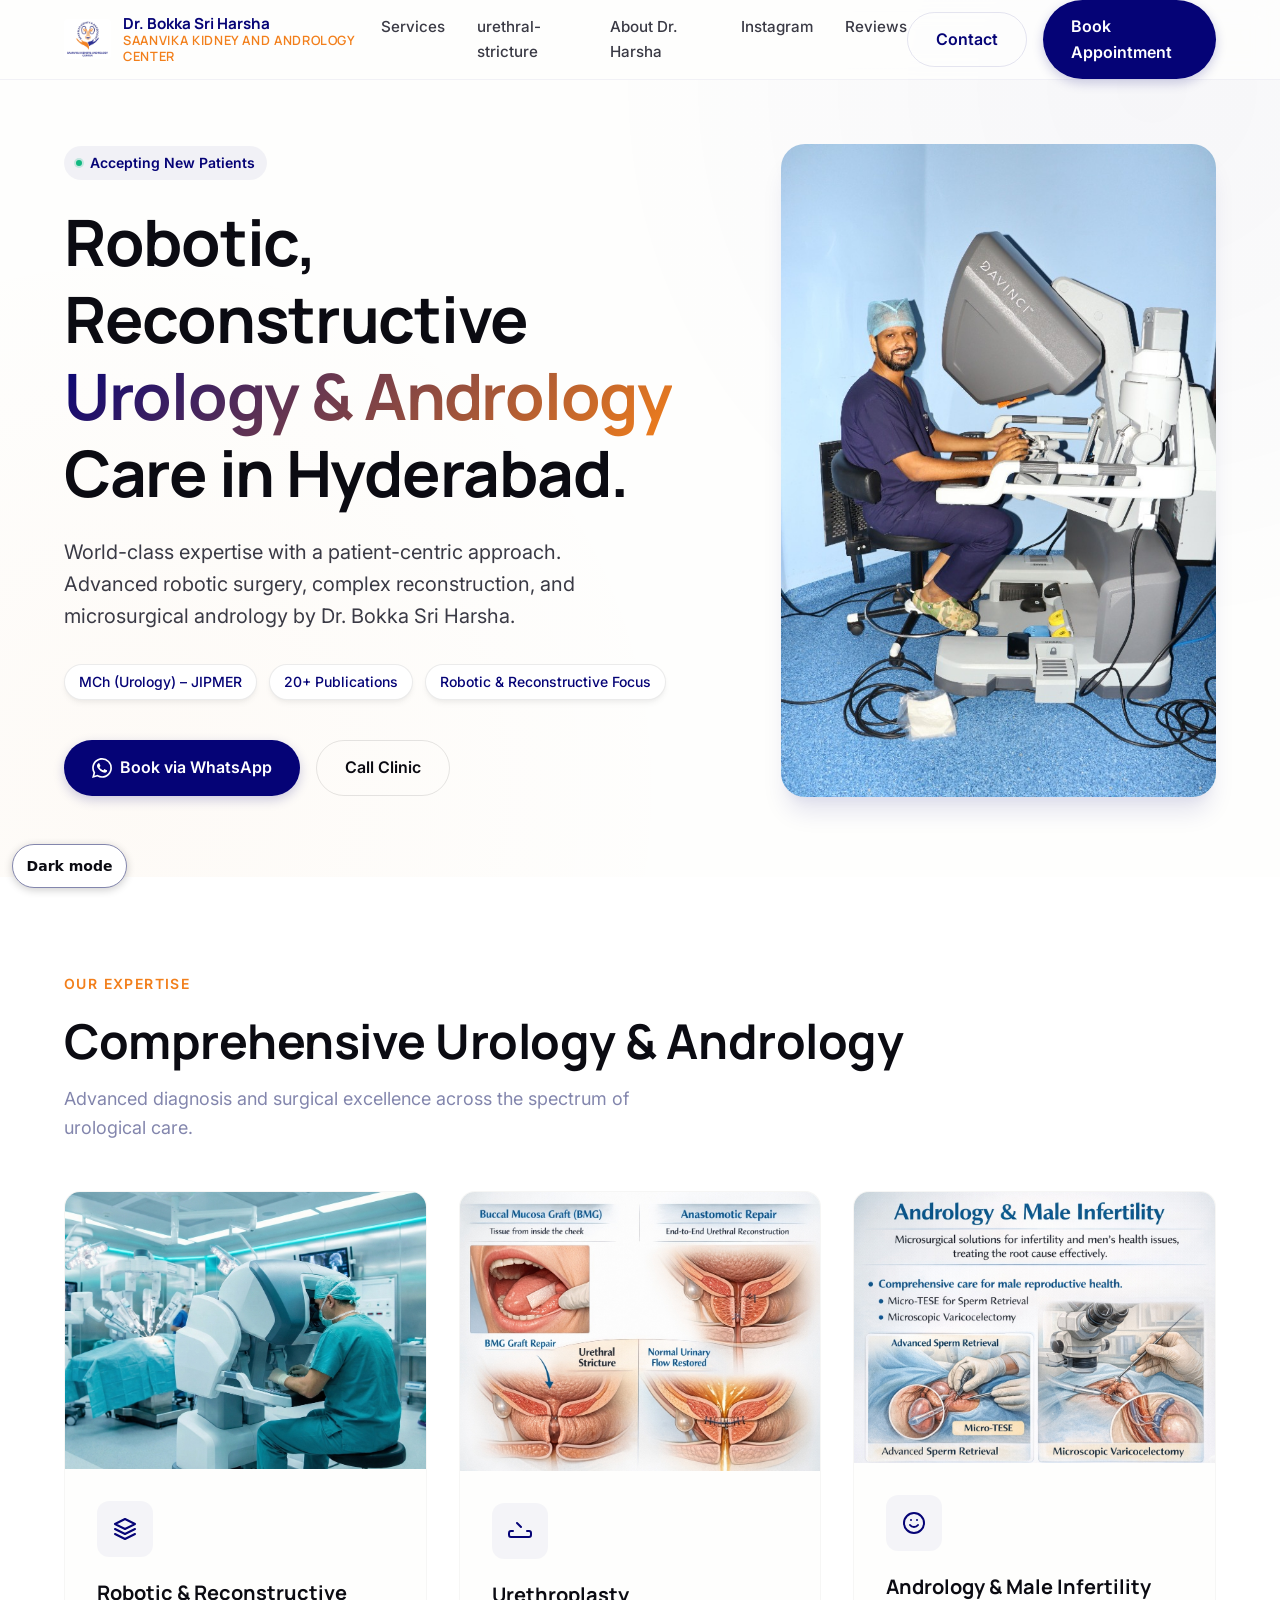
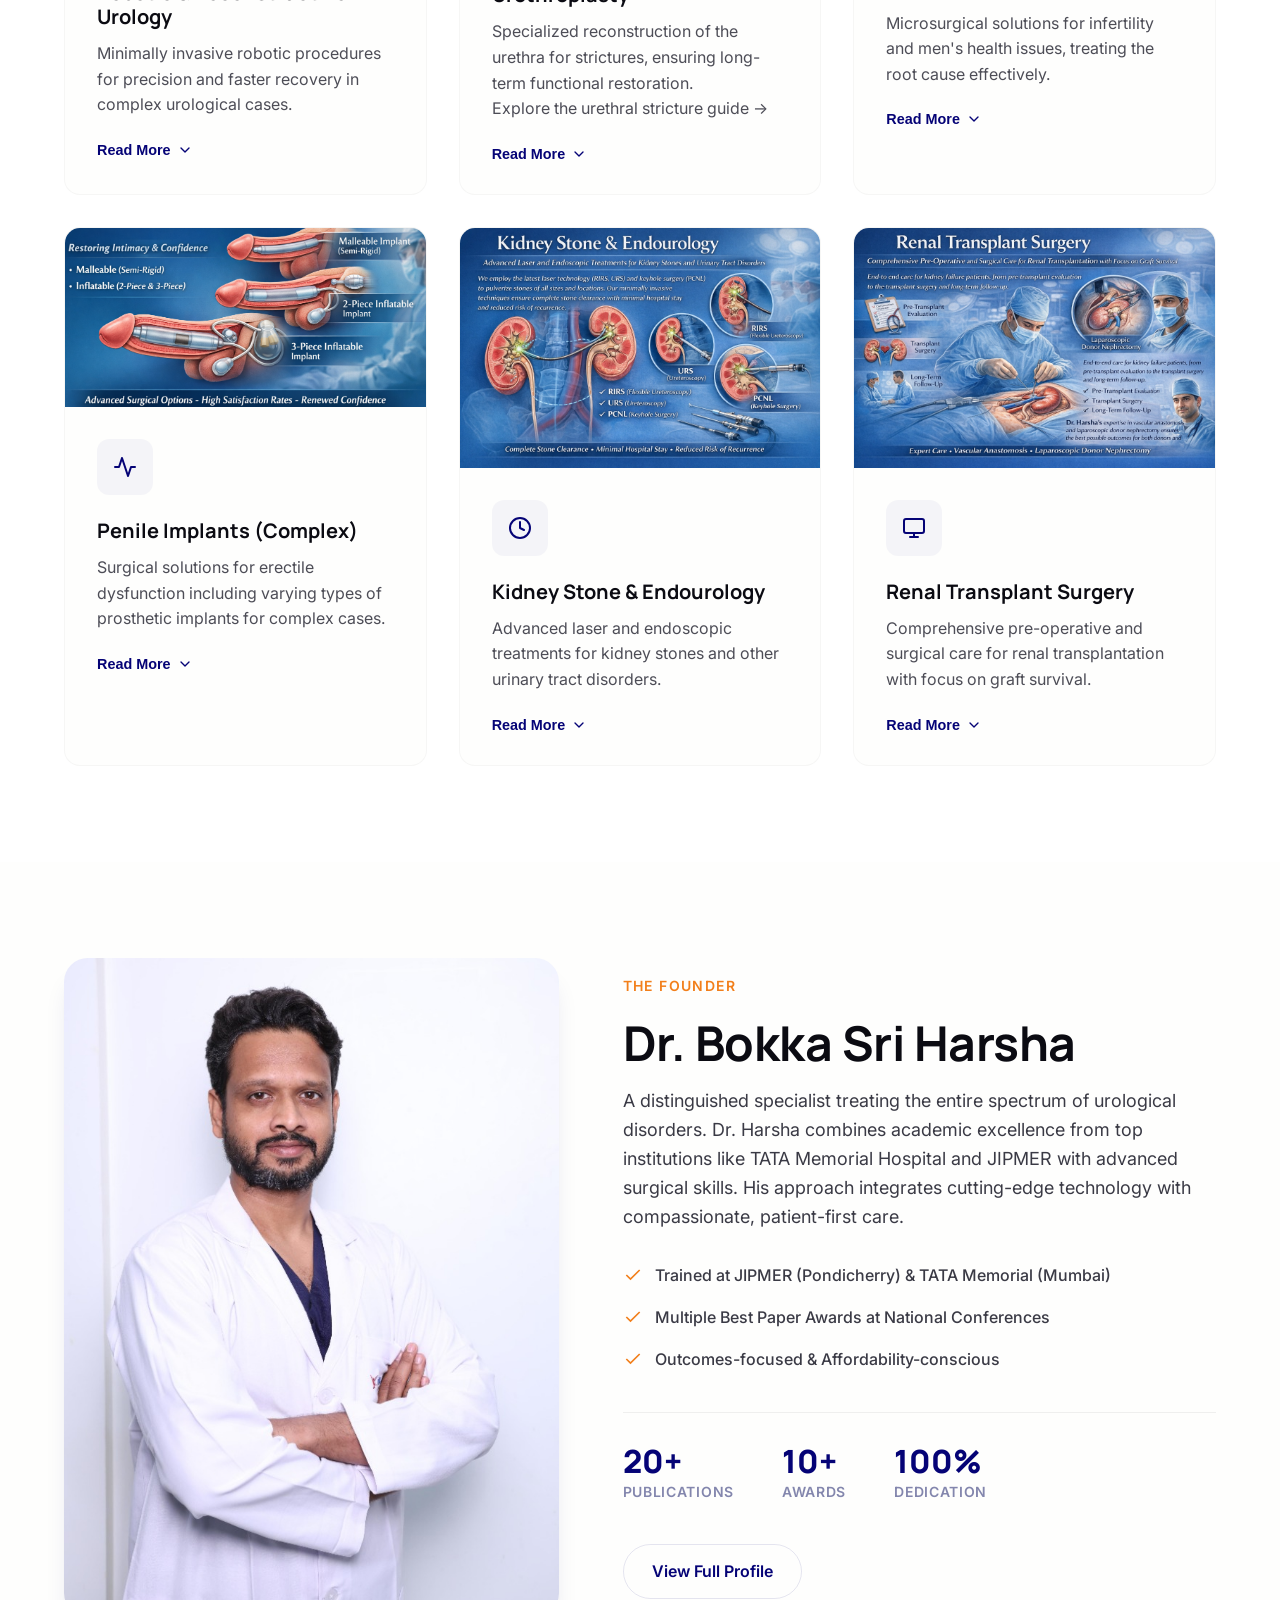
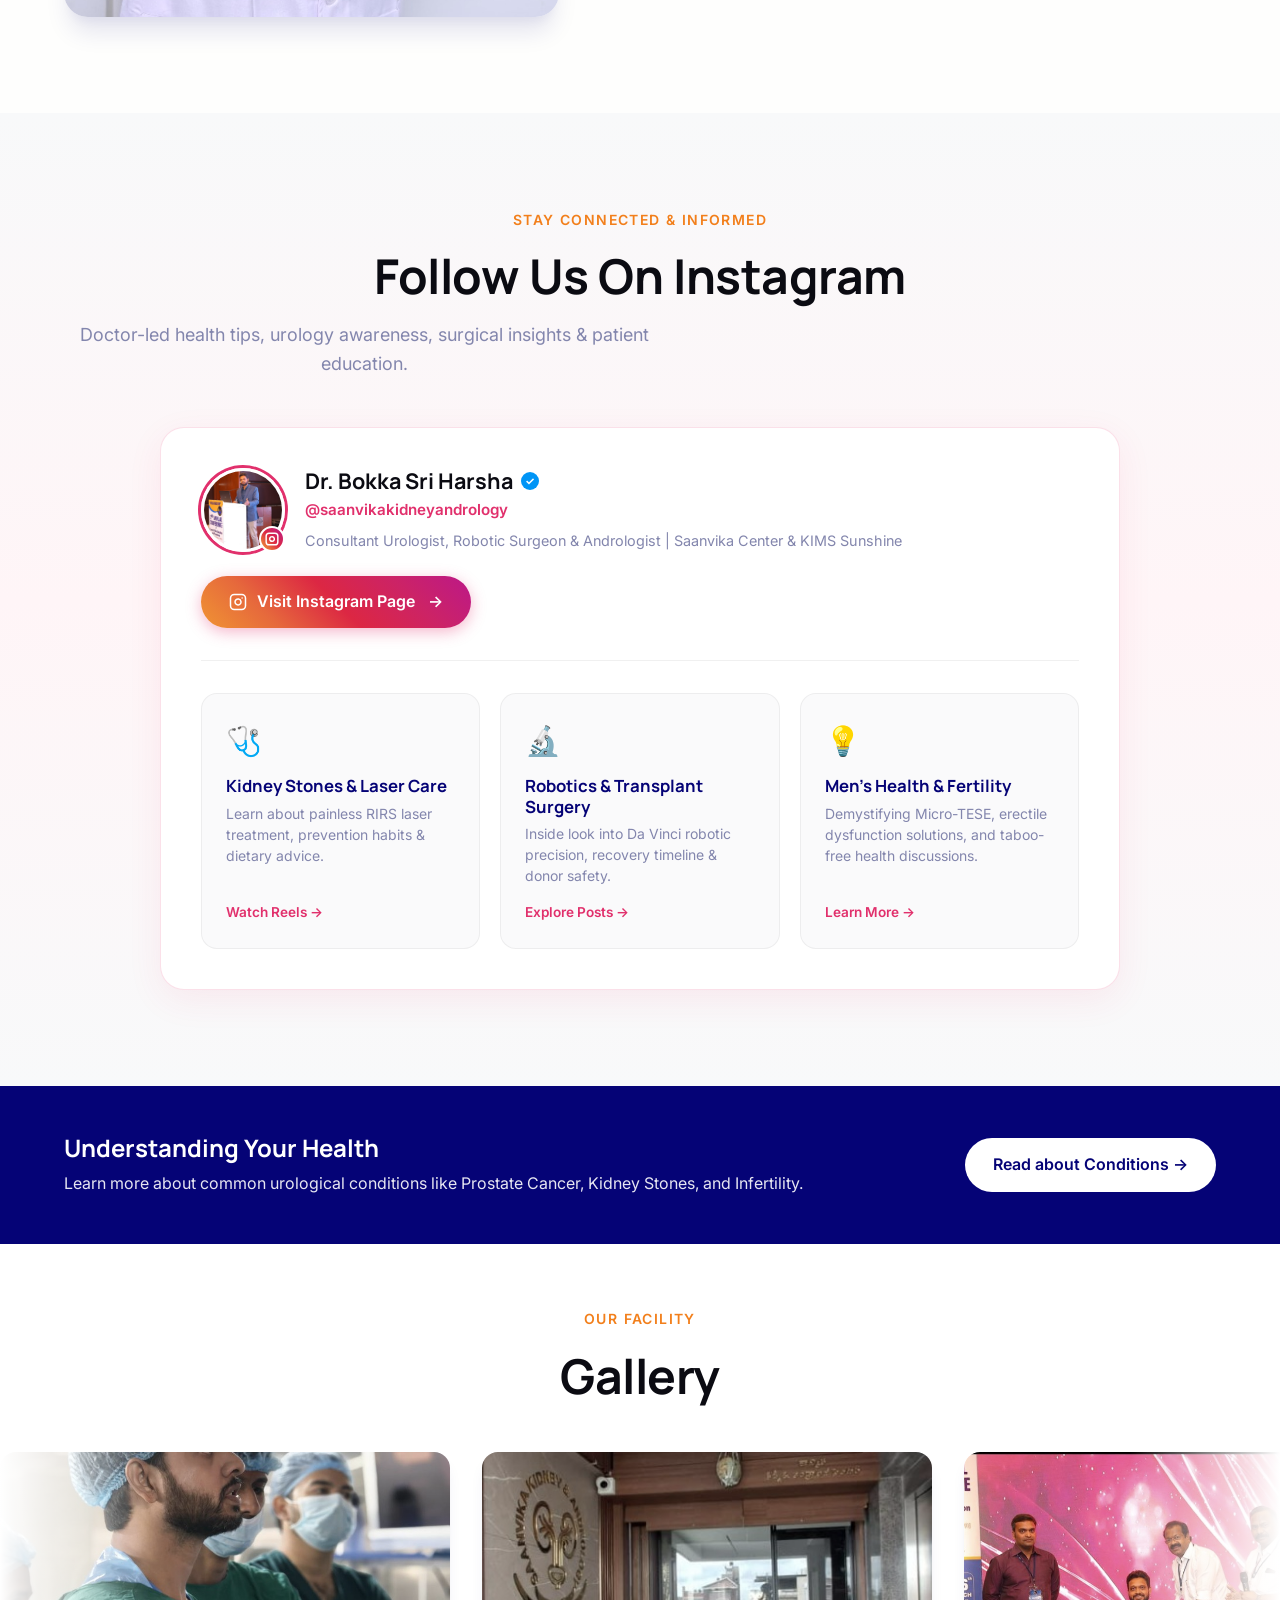
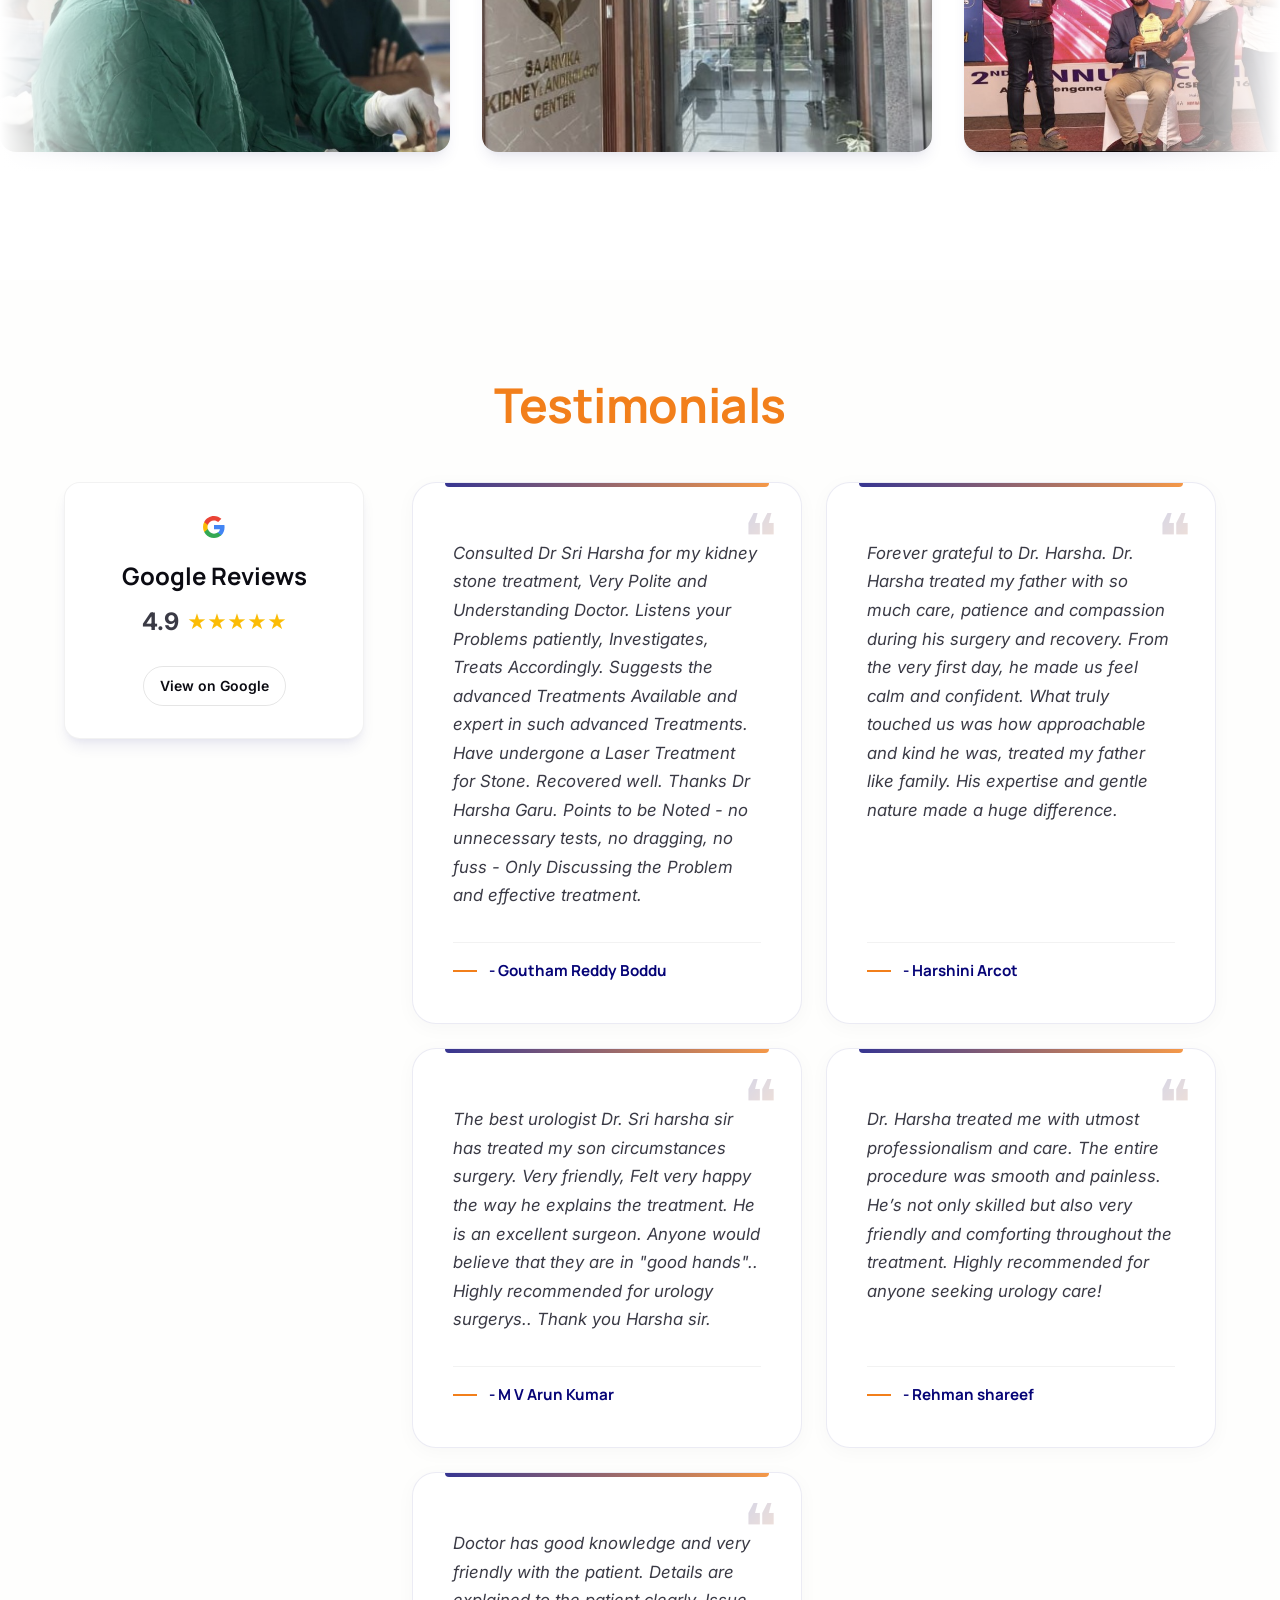
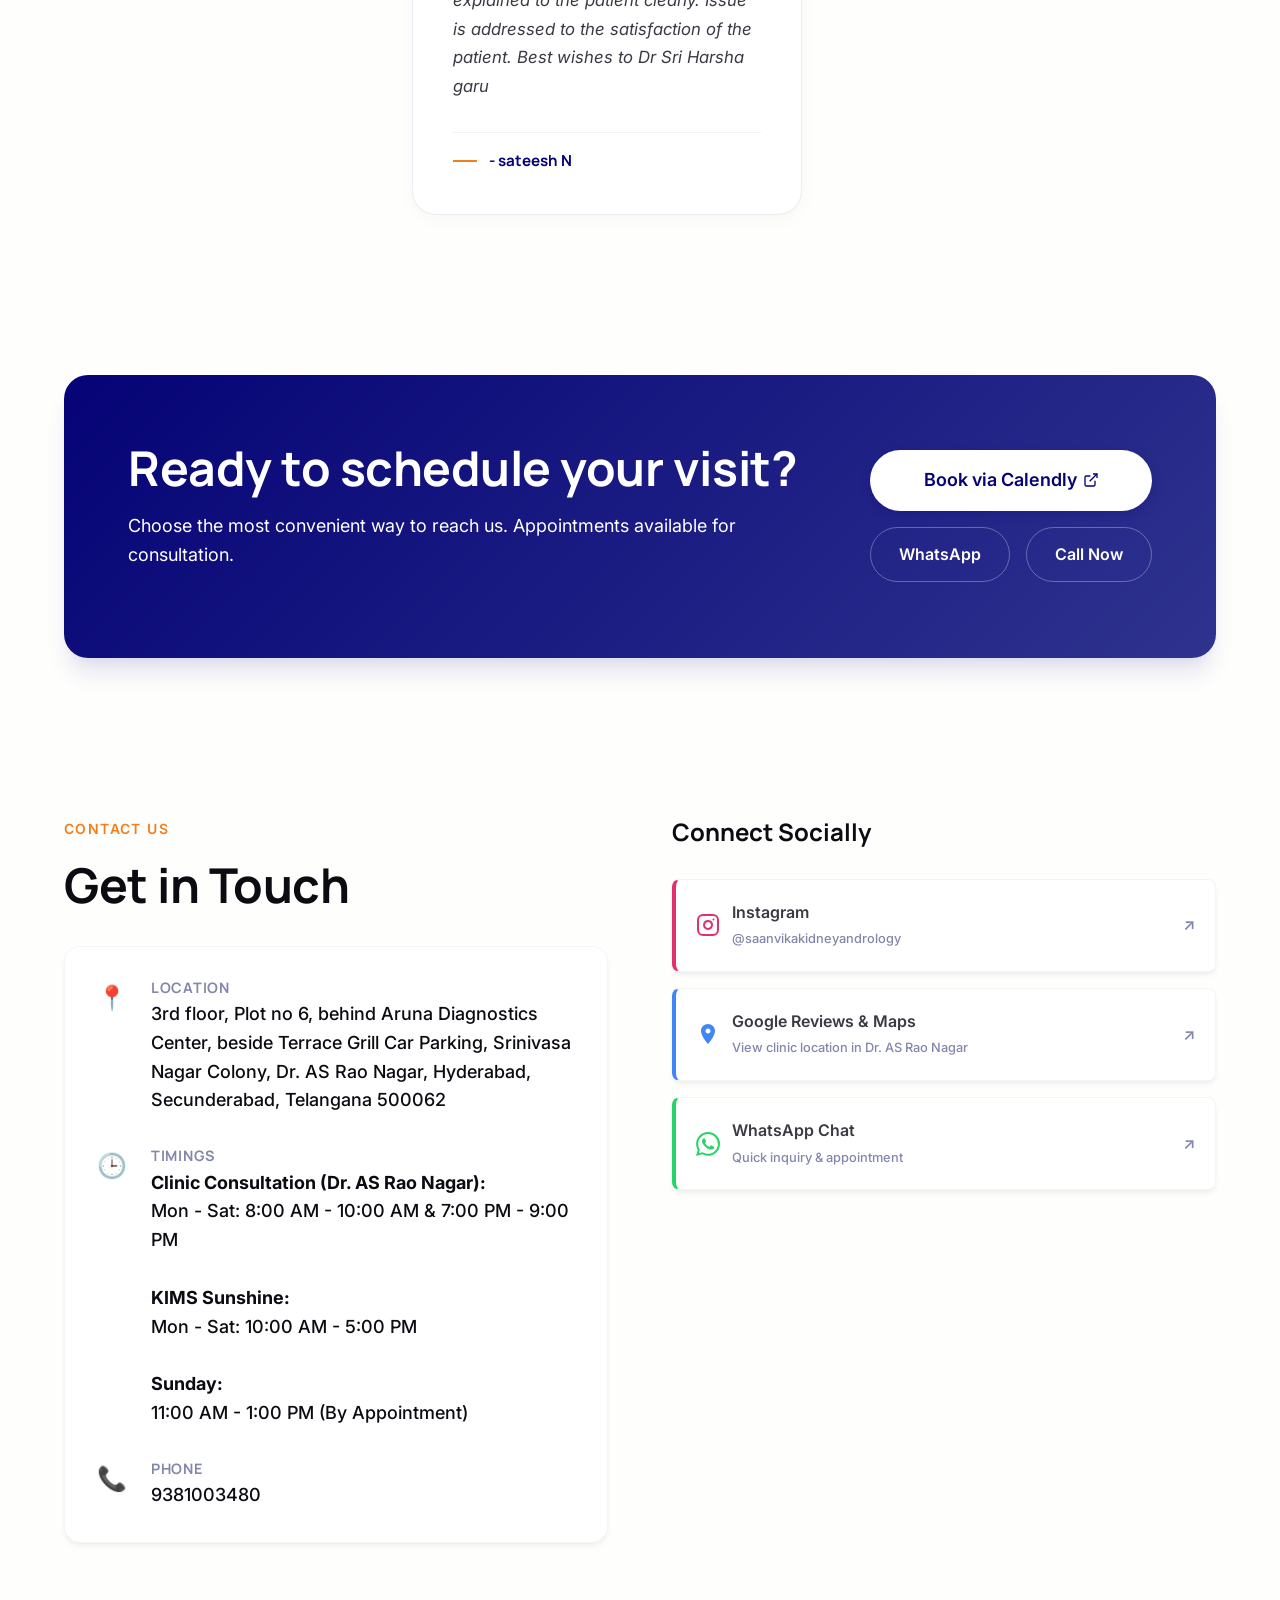
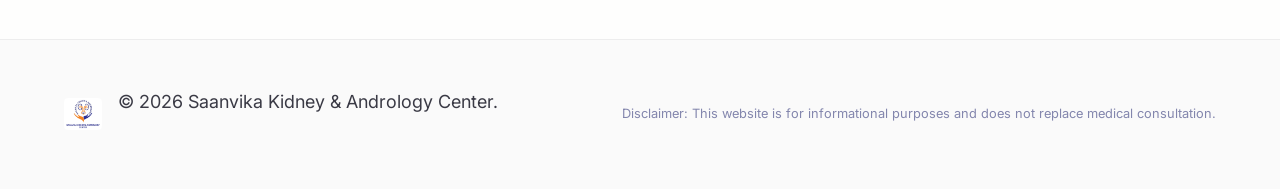
==== commit 5436adeb: "Add site-wide light and dark mode" ====
--- a/index.html
+++ b/index.html
@@ -17,6 +17,8 @@
 
     <!-- CSS -->
     <link rel="stylesheet" href="styles.css">
+    <link rel="stylesheet" href="theme.css">
+    <script src="theme.js"></script>
 
     <!-- Favicon -->
     <link rel="icon" type="image/jpg" href="assets/logo.jpg">
--- a/theme.css
+++ b/theme.css
@@ -0,0 +1,75 @@
+.theme-toggle {
+    position: fixed;
+    inset-inline-start: max(12px, env(safe-area-inset-left));
+    inset-block-end: max(12px, env(safe-area-inset-bottom));
+    z-index: 990;
+    min-height: 44px;
+    padding: 0.5rem 0.85rem;
+    border: 1px solid #8386ad;
+    border-radius: 999px;
+    background: var(--color-surface, var(--surface));
+    color: var(--color-text-dark, var(--ink));
+    box-shadow: 0 2px 8px #0003;
+    font: 600 0.875rem system-ui, sans-serif;
+    cursor: pointer;
+}
+
+.theme-toggle:focus-visible {
+    outline: 3px solid var(--color-primary, var(--accent));
+    outline-offset: 3px;
+}
+
+:root[data-theme="dark"] {
+    color-scheme: dark;
+    --color-bg: #121421;
+    --color-surface: #1d2032;
+    --color-text-dark: #f2f3ff;
+    --color-text-body: #d2d5e8;
+    --color-slate: #a8adca;
+    --color-primary: #b9baff;
+    --color-primary-light: #c9caff;
+    --color-accent: #ffad65;
+    --bg: #121421;
+    --surface: #1d2032;
+    --ink: #f2f3ff;
+    --muted: #c4c8e1;
+    --line: #444a66;
+    --accent: #b9baff;
+    --accent-soft: #30345b;
+    --warn: #ffb877;
+    --warn-soft: #442e25;
+}
+
+[data-theme="dark"] :is(.navbar, .navbar.scrolled, .chip, .doctor-highlight-card, .insta-showcase-card,
+    .insta-pillar-card, .google-badge, .testimonial-card, .contact-card, .social-card, .cv-table-container, footer) {
+    background: var(--color-surface);
+    border-color: #444a66;
+}
+
+[data-theme="dark"] :is(.instagram-section, .gallery-section) {
+    background: var(--color-bg);
+}
+
+[data-theme="dark"] .gallery-track-container::before {
+    background: linear-gradient(to right, var(--color-bg), transparent);
+}
+
+[data-theme="dark"] .gallery-track-container::after {
+    background: linear-gradient(to left, var(--color-bg), transparent);
+}
+
+[data-theme="dark"] :is(.btn-primary, .service-card:hover .icon-box) {
+    background: #41459d;
+}
+
+[data-theme="dark"] .booking-card {
+    background: linear-gradient(135deg, #282b73, #404492);
+}
+
+[data-theme="dark"] .banner-section {
+    background: #282b73 !important;
+}
+
+[data-theme="dark"] :is(.banner-section .btn, .btn-large) {
+    color: #282b73 !important;
+}
